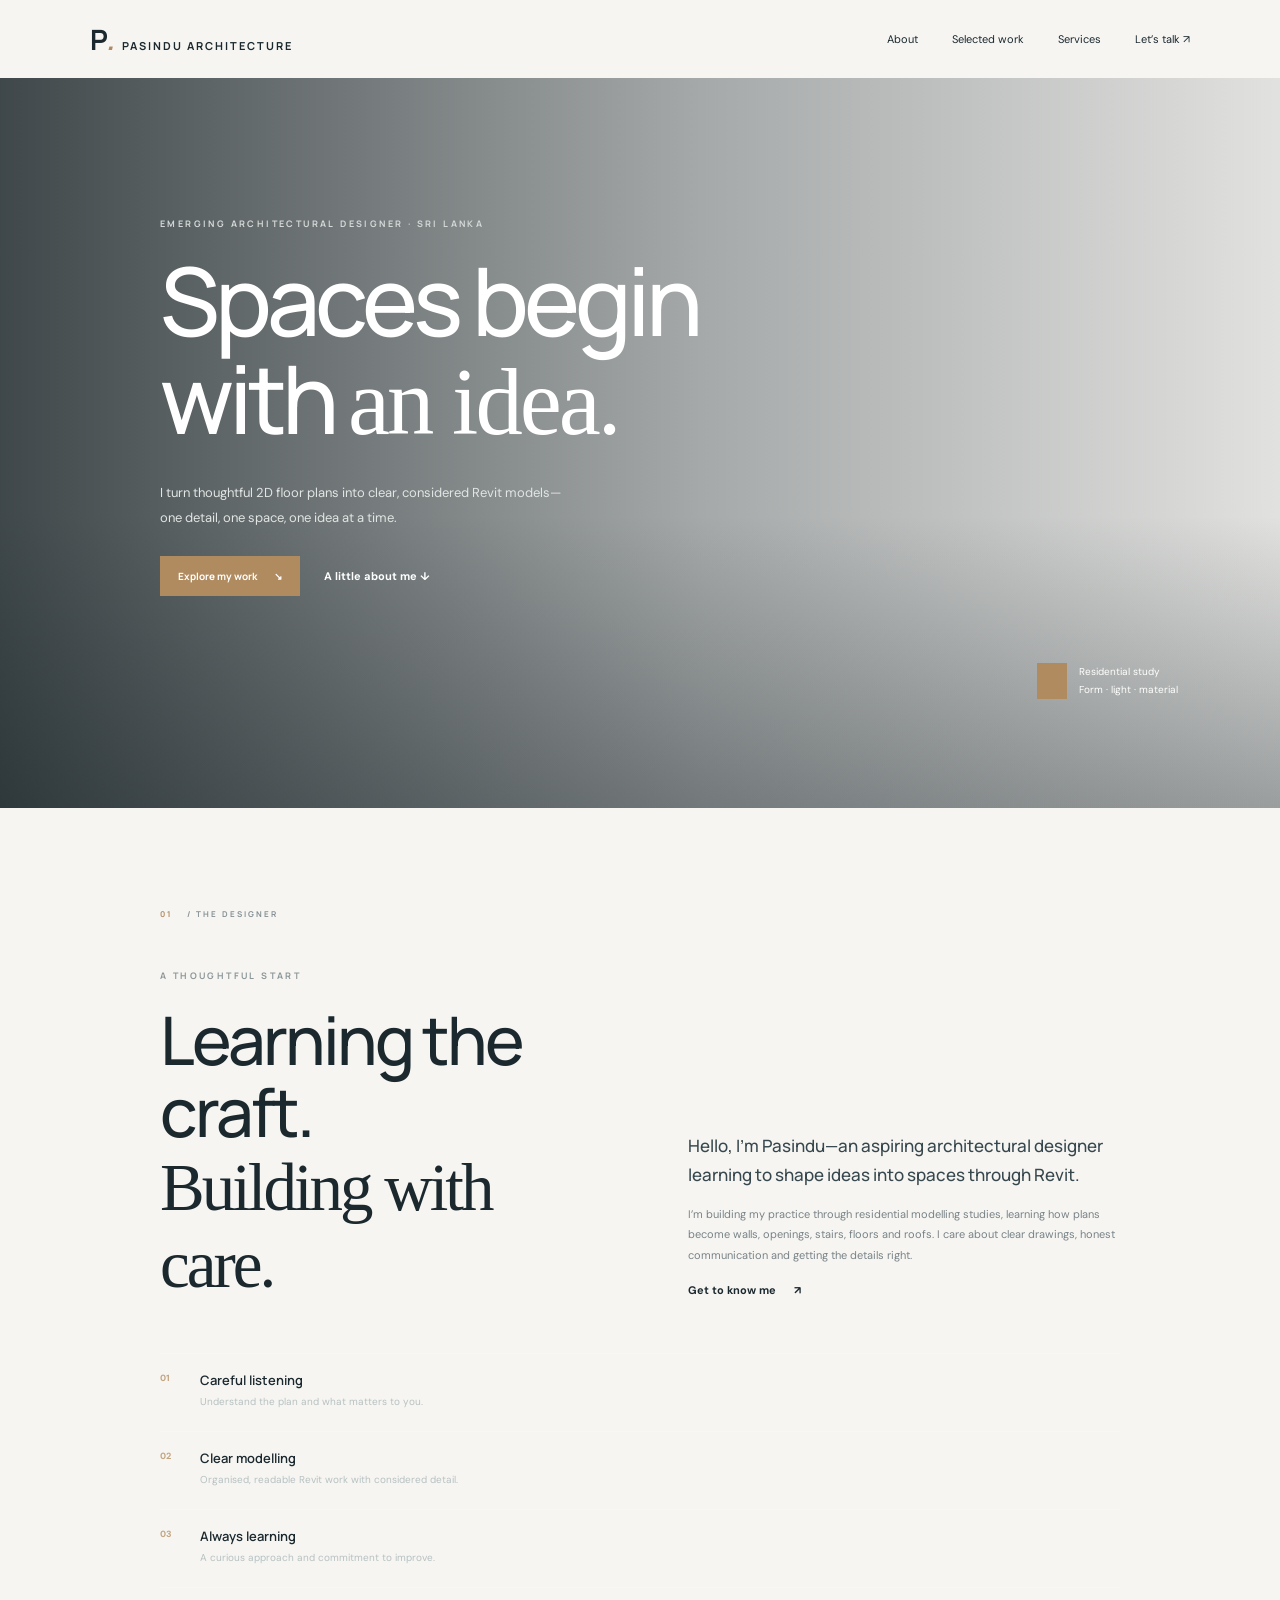
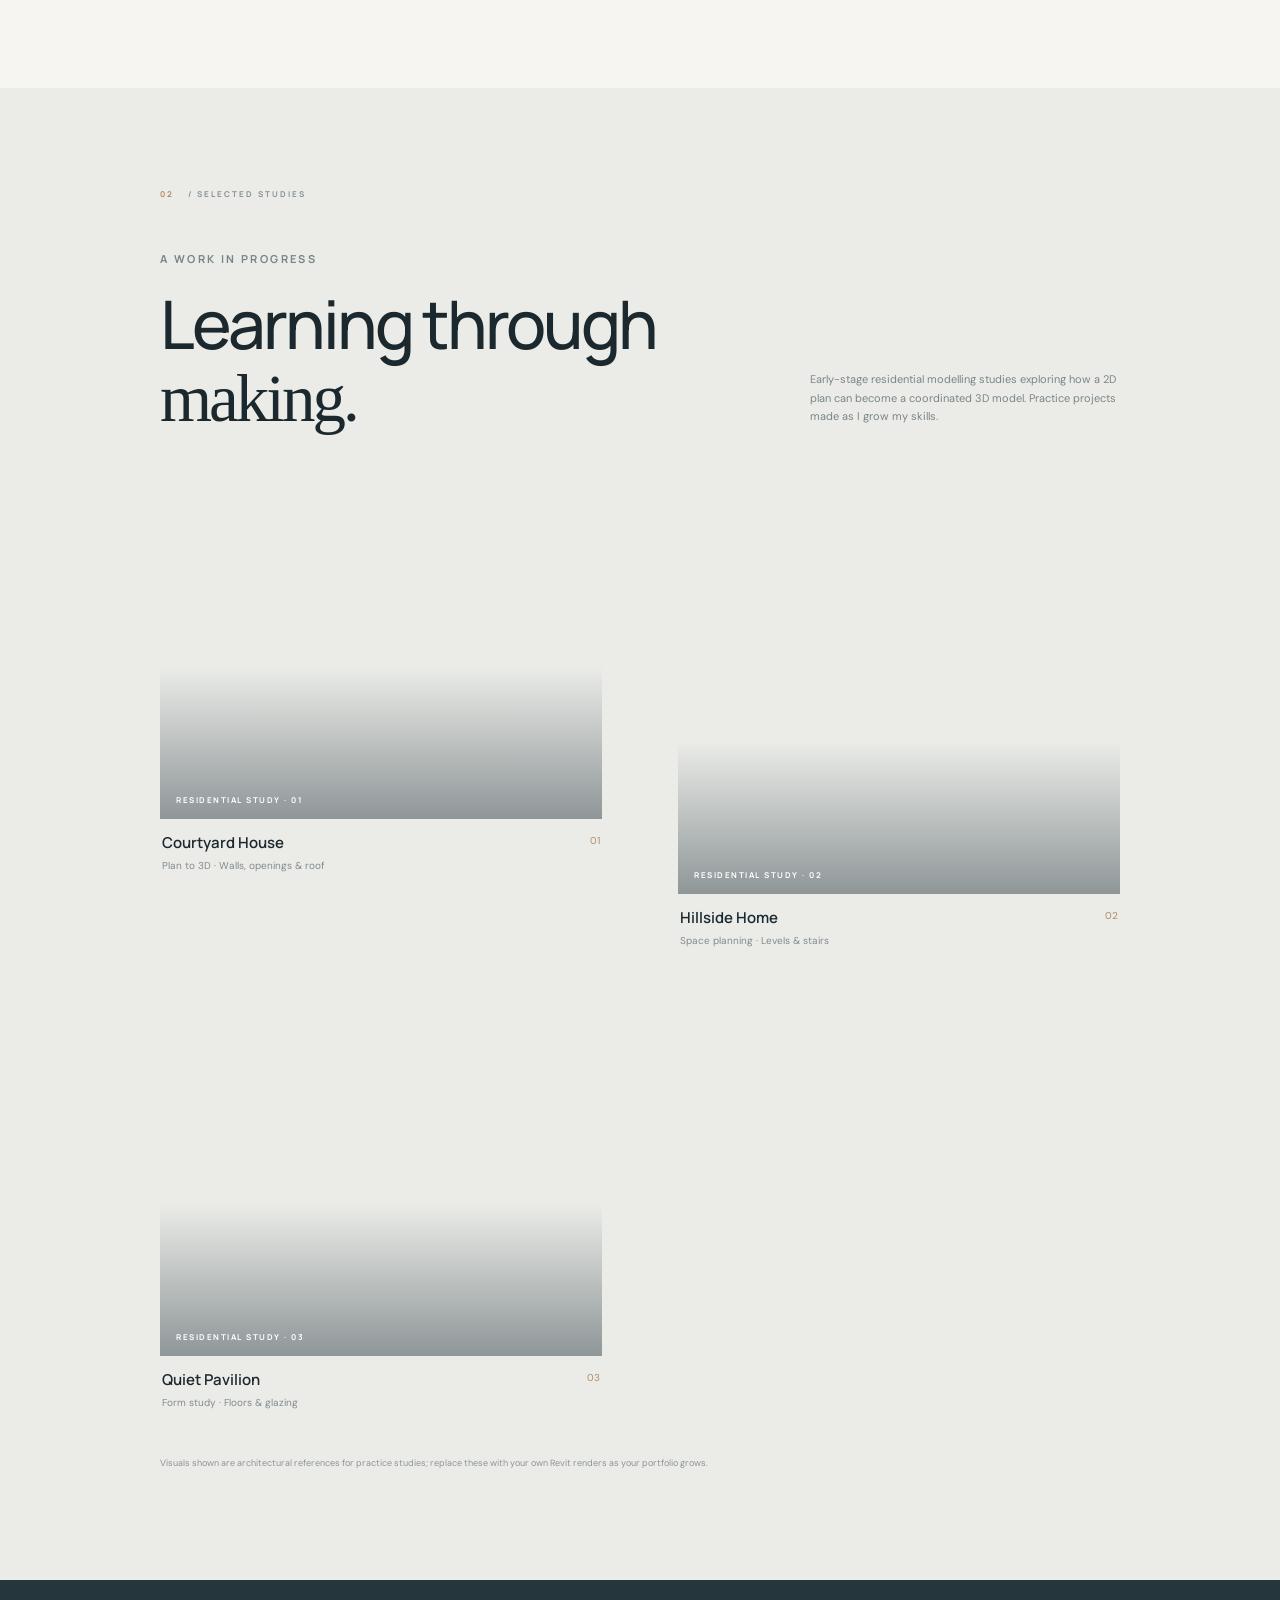
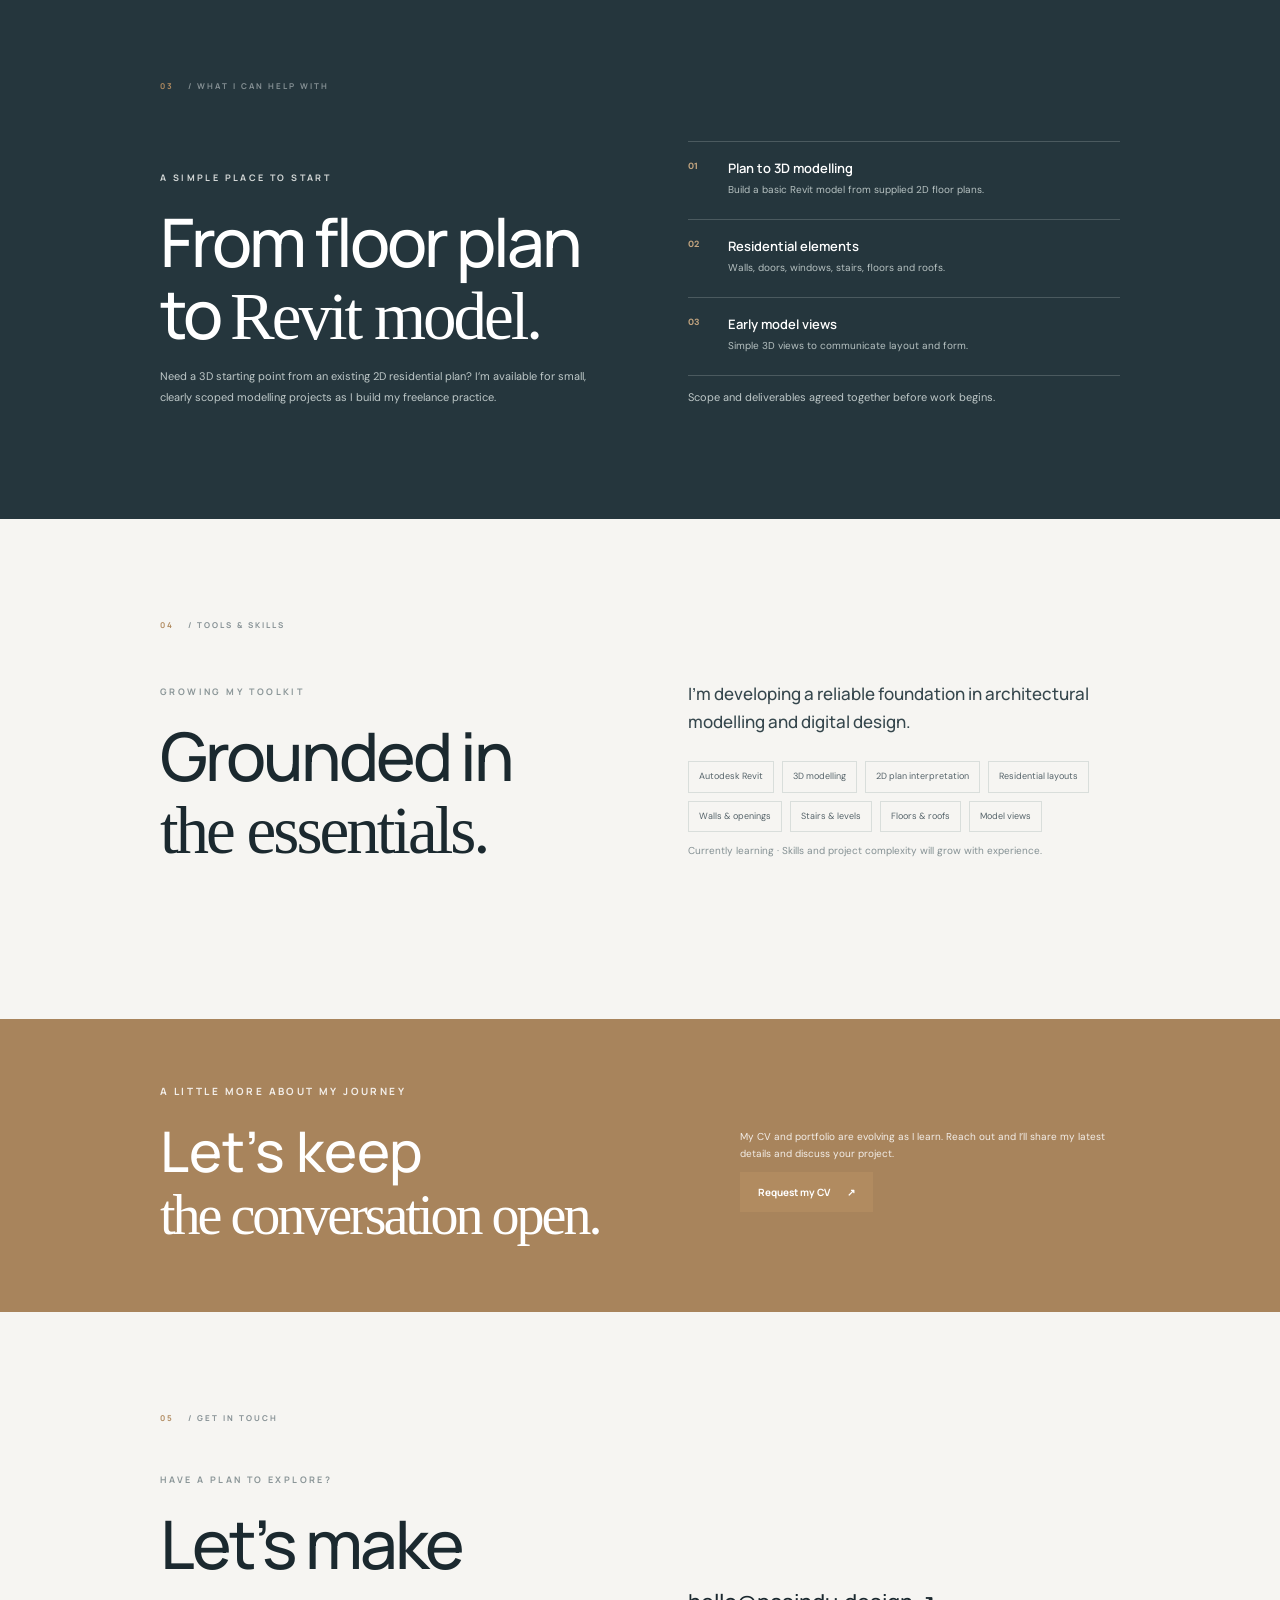
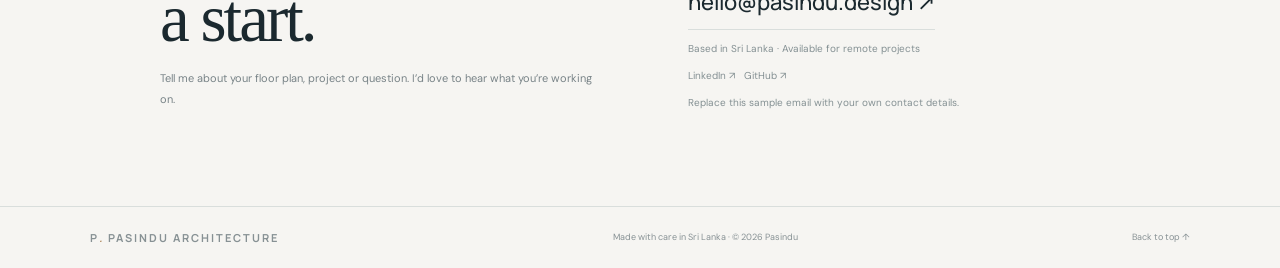
==== index.html @ 61425bc0 "Build responsive architecture portfolio landing page" ====
<!doctype html>
<html lang="en"><head><meta charset="utf-8"><meta name="viewport" content="width=device-width,initial-scale=1"><meta name="theme-color" content="#18242b"><meta name="description" content="Pasindu — emerging architectural designer and Revit modeler in Sri Lanka."><title>Pasindu — Architecture</title><link rel="preconnect" href="https://images.unsplash.com"><link rel="preconnect" href="https://fonts.googleapis.com"><link href="https://fonts.googleapis.com/css2?family=DM+Sans:wght@400;500;600;700&family=Manrope:wght@400;500;600;700&display=swap" rel="stylesheet"><style>
:root{--ink:#1b292f;--blue:#25363d;--deep:#18242b;--muted:#718087;--paper:#f6f5f2;--bronze:#b18b60;--line:#d9dedc;--serif:Georgia,serif;--sans:'DM Sans',Arial,sans-serif;--display:Manrope,sans-serif}*{box-sizing:border-box}html{scroll-behavior:smooth;scroll-padding-top:70px}body{margin:0;background:var(--paper);color:var(--ink);font:15px/1.7 var(--sans);-webkit-font-smoothing:antialiased}a{color:inherit;text-decoration:none}.header{height:78px;padding:0 7%;display:flex;align-items:center;justify-content:space-between}.brand{font:700 11px var(--display);letter-spacing:2px}.brand b{font-size:28px;letter-spacing:-2px;margin-right:10px}.brand i{color:var(--bronze)}nav{display:flex;gap:34px;align-items:center;font-size:11px}nav a:hover,.link:hover{color:var(--bronze)}.hero{height:min(730px,calc(100vh - 78px));min-height:590px;color:white;position:relative;background:linear-gradient(90deg,#0e191dc9,#101c2259 55%,#101c2217),linear-gradient(0deg,#0c161c55,transparent 40%),url('https://images.unsplash.com/photo-1600210492486-724fe5c67fb0?auto=format&fit=crop&w=2400&q=88') center 55%/cover}.hero-copy{position:absolute;left:12.5%;top:19%;max-width:560px}.eyebrow{font:700 9px var(--display);letter-spacing:2.4px;text-transform:uppercase;color:#8b9698;margin:0 0 22px}.light{color:#d4d8d7}.hero h1{font:500 clamp(58px,7.4vw,95px)/1.02 var(--display);letter-spacing:-5px;margin:0}.hero h1 em,h2 em{font:400 1em var(--serif);letter-spacing:-3px}.hero-copy>p:not(.eyebrow){max-width:410px;font-size:13px;color:#e1e5e3;line-height:1.9;margin:25px 0}.btn{display:inline-block;padding:13px 18px;background:var(--bronze);font:700 10px var(--display);color:white}.btn span,.link span{margin-left:15px}.link{font-size:11px;font-weight:700}.hero .link{margin-left:24px}.hero-note{position:absolute;right:8%;bottom:15%;font-size:10px;border-left:30px solid var(--bronze);padding-left:12px;line-height:1.8}.section{padding:100px 12.5%}.label{font:700 8px var(--display);letter-spacing:2px;color:#859094}.label b{color:var(--bronze);margin-right:10px}.layout{display:grid;grid-template-columns:1fr 1fr;gap:10%;align-items:end;margin:50px 0}.section h2{font:500 clamp(43px,5.4vw,67px)/1.08 var(--display);letter-spacing:-3px;margin:0}.lead{font:500 17px/1.65 var(--display);color:#36474d;margin:0 0 15px}.bodycopy{font-size:11px;color:#788387;line-height:1.9}.work{background:#ebece8}.heading{display:flex;justify-content:space-between;align-items:end;margin:52px 0 42px}.heading p{max-width:310px;font-size:11px;color:#7a8587}.grid{display:grid;grid-template-columns:1fr 1fr;gap:50px 8%;align-items:start}.card:nth-child(2){margin-top:75px}.photo{height:340px;position:relative;background-size:cover;background-position:center}.photo:after{content:'';position:absolute;inset:55% 0 0;background:linear-gradient(transparent,#10202a6b)}.one{background-image:url('https://images.unsplash.com/photo-1600607687939-ce8a6c25118c?auto=format&fit=crop&w=1200&q=85')}.two{background-image:url('https://images.unsplash.com/photo-1600566753086-00f18fb6b3ea?auto=format&fit=crop&w=1200&q=85')}.three{background-image:url('https://images.unsplash.com/photo-1600607687920-4e2a09cf159d?auto=format&fit=crop&w=1200&q=85')}.caption{position:absolute;bottom:14px;left:16px;color:white;font:700 8px var(--display);letter-spacing:1.5px;z-index:1}.meta{display:flex;justify-content:space-between;padding:13px 2px}.meta h3{font:600 15px var(--display);margin:0}.meta p{font-size:10px;color:#818b8e;margin:4px 0}.meta span{color:var(--bronze);font-size:10px}.note{font-size:9px;color:#8b9495;margin-top:28px}.dark{background:var(--blue);color:white}.dark .layout{margin-bottom:0}.dark .lead,.dark .bodycopy{color:#bec8c8}.list{border-top:1px solid #ffffff2d}.row{padding:17px 0;border-bottom:1px solid #ffffff2d;display:grid;grid-template-columns:28px 1fr;gap:12px}.row>b{font-size:9px;color:#c2a47f}.row h3{font:600 13px var(--display);margin:0}.row p{font-size:10px;color:#b6c1c1;margin:4px 0}.taglist{display:flex;flex-wrap:wrap;gap:8px;margin-top:25px}.taglist span{border:1px solid #d9dedb;padding:7px 10px;font-size:9px;color:#56646a}.cv{padding:65px 12.5%;background:#a8845c;color:white;display:flex;justify-content:space-between;align-items:center;gap:8%}.cv h2{font:500 clamp(36px,4.5vw,56px)/1.1 var(--display);margin:0}.cv p{max-width:380px;font-size:10px;color:#ffffffdc}.contact{padding-bottom:85px}.contact .layout{margin-bottom:0}.mail{font:500 22px var(--display);border-bottom:1px solid var(--line);padding-bottom:12px;display:inline-block}.small{font-size:10px;color:#849093}.footer{border-top:1px solid var(--line);padding:23px 7%;display:flex;justify-content:space-between;align-items:center;color:#879194;font-size:9px}.menu{display:none}
@media(max-width:700px){.header{height:68px;padding:0 6%}nav{gap:14px;font-size:10px}.hero{height:calc(91svh - 68px);min-height:590px;background-position:58% center}.hero-copy{left:7%;top:20%;right:7%}.hero h1{font-size:clamp(57px,14vw,75px);letter-spacing:-4px}.hero-copy>p:not(.eyebrow){max-width:350px}.hero-note{right:7%;bottom:13%}.section{padding:72px 7%}.layout{grid-template-columns:1fr;gap:25px;margin:40px 0}.section h2{font-size:clamp(43px,11vw,58px)}.heading{display:block;margin:42px 0 30px}.heading p{margin-top:17px}.grid{grid-template-columns:1fr;gap:24px}.card:nth-child(2){margin-top:0}.photo{height:clamp(240px,70vw,360px)}.cv{padding:50px 7%;display:block}.cv p{margin:20px 0}.contact .layout{gap:15px}.mail{font-size:18px}.footer{padding:20px 6%;gap:16px}.footer span:first-child{display:none}}@media(max-width:440px){nav{gap:10px;font-size:9px}.brand{font-size:9px}.brand b{margin-right:5px}.hero .link{margin-left:12px}.btn{padding:12px}.hero-actions{white-space:nowrap}}@media(prefers-reduced-motion:reduce){html{scroll-behavior:auto}}
</style></head><body>
<header class="header"><a class="brand" href="#top"><b>P<i>.</i></b>PASINDU ARCHITECTURE</a><nav><a href="#about">About</a><a href="#work">Selected work</a><a href="#services">Services</a><a href="#contact">Let’s talk ↗</a></nav></header>
<main><section class="hero" id="top"><div class="hero-copy"><p class="eyebrow light">Emerging architectural designer · Sri Lanka</p><h1>Spaces begin<br>with <em>an idea.</em></h1><p>I turn thoughtful 2D floor plans into clear, considered Revit models—one detail, one space, one idea at a time.</p><a class="btn" href="#work">Explore my work <span>↘</span></a><a class="link" href="#about">A little about me ↓</a></div><div class="hero-note">Residential study<br>Form · light · material</div></section>
<section class="section" id="about"><div class="label"><b>01</b> / THE DESIGNER</div><div class="layout"><div><p class="eyebrow">A thoughtful start</p><h2>Learning the craft.<br><em>Building with care.</em></h2></div><div><p class="lead">Hello, I’m Pasindu—an aspiring architectural designer learning to shape ideas into spaces through Revit.</p><p class="bodycopy">I’m building my practice through residential modelling studies, learning how plans become walls, openings, stairs, floors and roofs. I care about clear drawings, honest communication and getting the details right.</p><a class="link" href="#contact">Get to know me <span>↗</span></a></div></div><div class="list"><div class="row"><b>01</b><div><h3>Careful listening</h3><p>Understand the plan and what matters to you.</p></div></div><div class="row"><b>02</b><div><h3>Clear modelling</h3><p>Organised, readable Revit work with considered detail.</p></div></div><div class="row"><b>03</b><div><h3>Always learning</h3><p>A curious approach and commitment to improve.</p></div></div></div></section>
<section class="section work" id="work"><div class="label"><b>02</b> / SELECTED STUDIES</div><div class="heading"><div><p class="eyebrow">A work in progress</p><h2>Learning through<br><em>making.</em></h2></div><p>Early-stage residential modelling studies exploring how a 2D plan can become a coordinated 3D model. Practice projects made as I grow my skills.</p></div><div class="grid"><article class="card"><div class="photo one"><span class="caption">RESIDENTIAL STUDY · 01</span></div><div class="meta"><div><h3>Courtyard House</h3><p>Plan to 3D · Walls, openings & roof</p></div><span>01</span></div></article><article class="card"><div class="photo two"><span class="caption">RESIDENTIAL STUDY · 02</span></div><div class="meta"><div><h3>Hillside Home</h3><p>Space planning · Levels & stairs</p></div><span>02</span></div></article><article class="card"><div class="photo three"><span class="caption">RESIDENTIAL STUDY · 03</span></div><div class="meta"><div><h3>Quiet Pavilion</h3><p>Form study · Floors & glazing</p></div><span>03</span></div></article></div><p class="note">Visuals shown are architectural references for practice studies; replace these with your own Revit renders as your portfolio grows.</p></section>
<section class="section dark" id="services"><div class="label light"><b>03</b> / WHAT I CAN HELP WITH</div><div class="layout"><div><p class="eyebrow light">A simple place to start</p><h2>From floor plan<br>to <em>Revit model.</em></h2><p class="bodycopy">Need a 3D starting point from an existing 2D residential plan? I’m available for small, clearly scoped modelling projects as I build my freelance practice.</p></div><div class="list"><div class="row"><b>01</b><div><h3>Plan to 3D modelling</h3><p>Build a basic Revit model from supplied 2D floor plans.</p></div></div><div class="row"><b>02</b><div><h3>Residential elements</h3><p>Walls, doors, windows, stairs, floors and roofs.</p></div></div><div class="row"><b>03</b><div><h3>Early model views</h3><p>Simple 3D views to communicate layout and form.</p></div></div><p class="bodycopy">Scope and deliverables agreed together before work begins.</p></div></div></section>
<section class="section" id="skills"><div class="label"><b>04</b> / TOOLS & SKILLS</div><div class="layout"><div><p class="eyebrow">Growing my toolkit</p><h2>Grounded in<br><em>the essentials.</em></h2></div><div><p class="lead">I’m developing a reliable foundation in architectural modelling and digital design.</p><div class="taglist"><span>Autodesk Revit</span><span>3D modelling</span><span>2D plan interpretation</span><span>Residential layouts</span><span>Walls & openings</span><span>Stairs & levels</span><span>Floors & roofs</span><span>Model views</span></div><p class="small">Currently learning · Skills and project complexity will grow with experience.</p></div></div></section>
<section class="cv"><div><p class="eyebrow light">A little more about my journey</p><h2>Let’s keep<br><em>the conversation open.</em></h2></div><div><p>My CV and portfolio are evolving as I learn. Reach out and I’ll share my latest details and discuss your project.</p><a class="btn" href="#contact">Request my CV <span>↗</span></a></div></section>
<section class="section contact" id="contact"><div class="label"><b>05</b> / GET IN TOUCH</div><div class="layout"><div><p class="eyebrow">Have a plan to explore?</p><h2>Let’s make<br><em>a start.</em></h2><p class="bodycopy">Tell me about your floor plan, project or question. I’d love to hear what you’re working on.</p></div><div><a class="mail" href="mailto:hello@pasindu.design">hello@pasindu.design ↗</a><p class="small">Based in Sri Lanka · Available for remote projects</p><p class="small"><a href="https://www.linkedin.com/">LinkedIn ↗</a> &nbsp; <a href="https://github.com/pasinduchs">GitHub ↗</a></p><p class="small">Replace this sample email with your own contact details.</p></div></div></section></main>
<footer class="footer"><span class="brand">P<i style="color:#b18b60">.</i> PASINDU ARCHITECTURE</span><span>Made with care in Sri Lanka · © <span id="year"></span> Pasindu</span><a href="#top">Back to top ↑</a></footer><script>document.getElementById('year').textContent=new Date().getFullYear()</script></body></html>
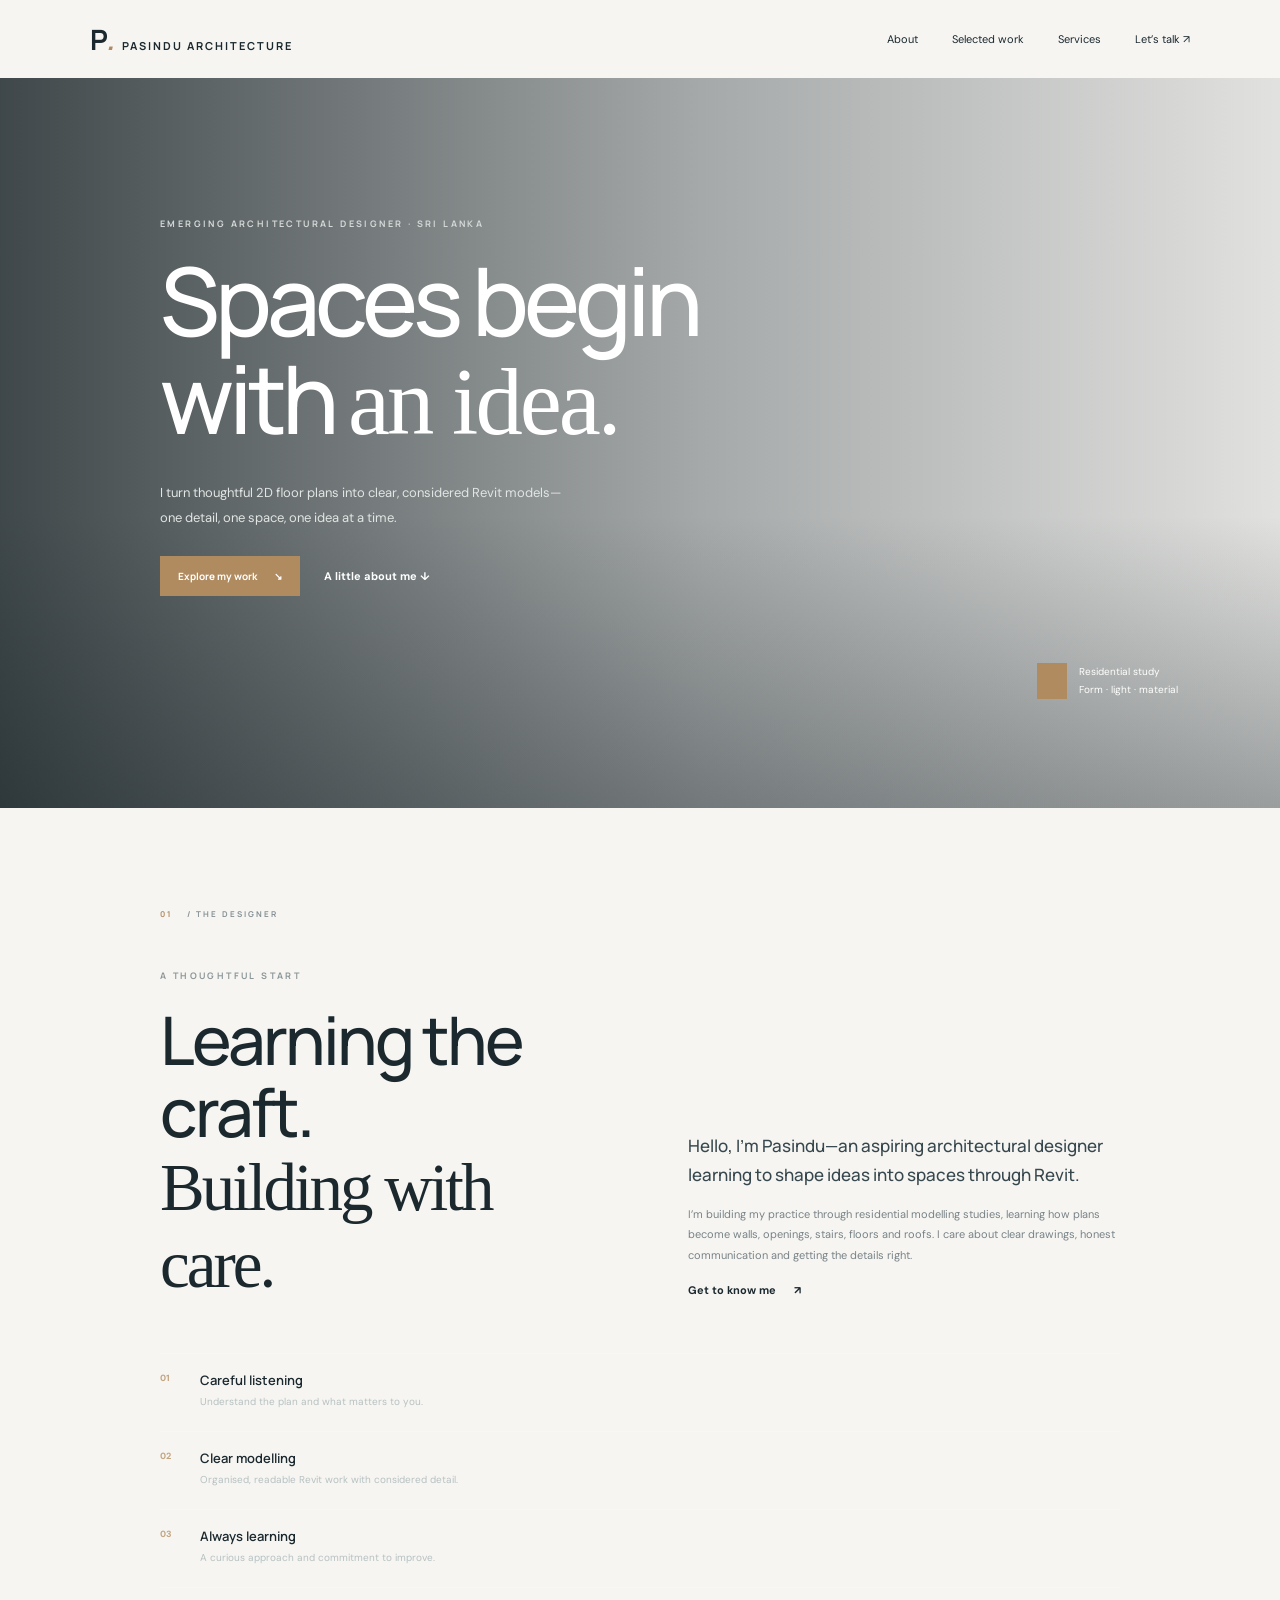
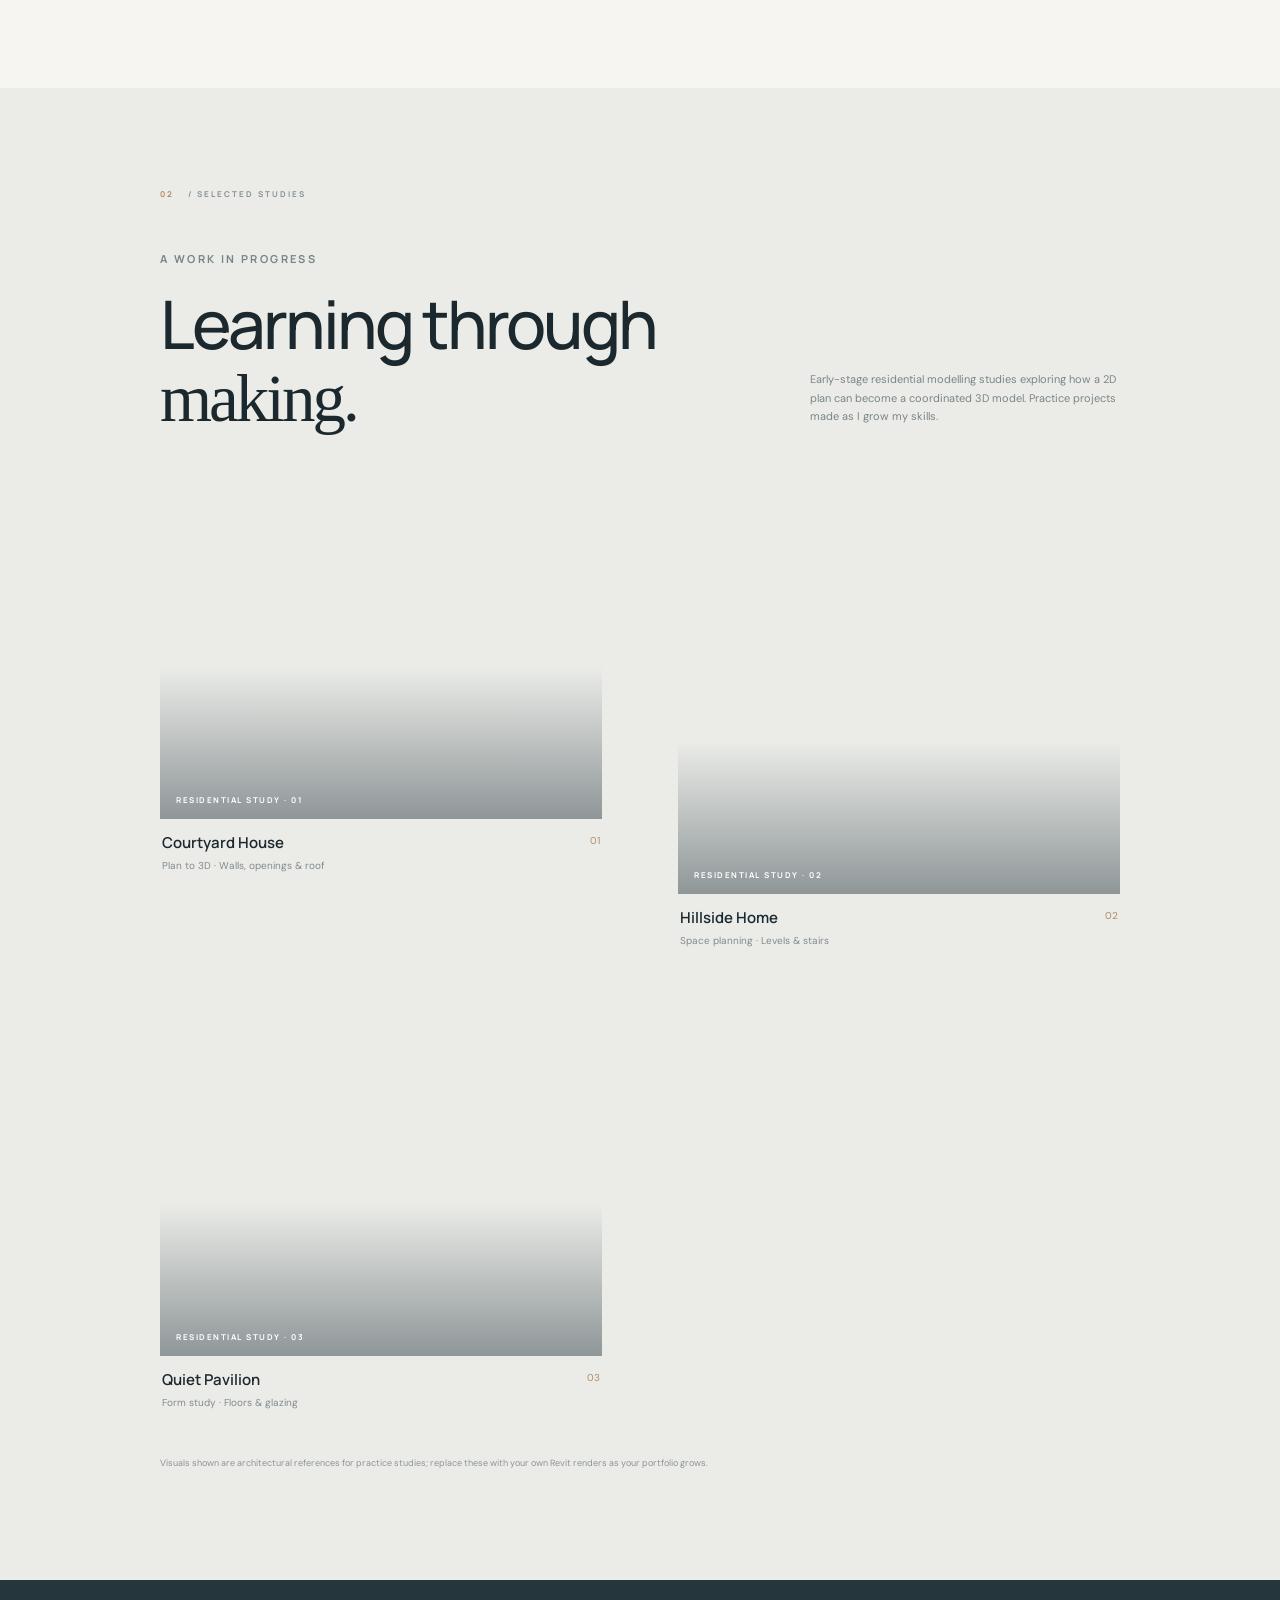
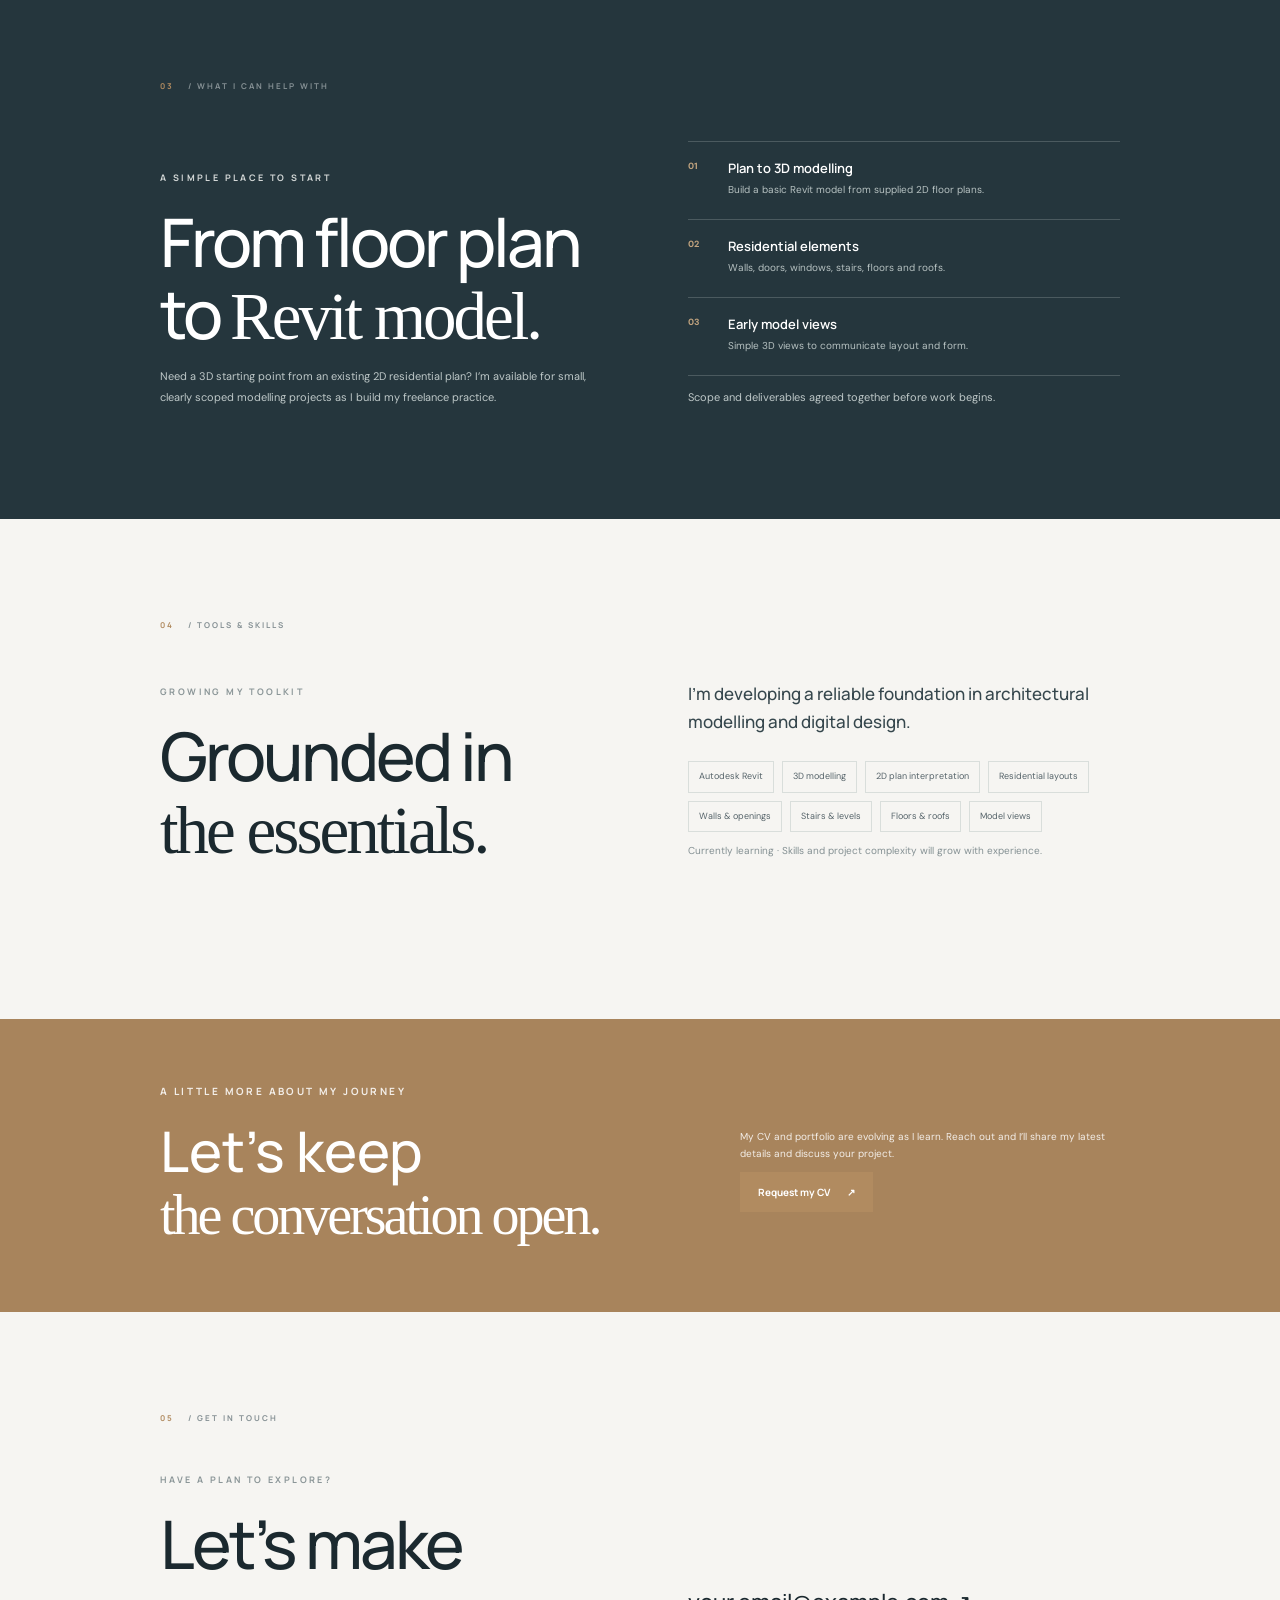
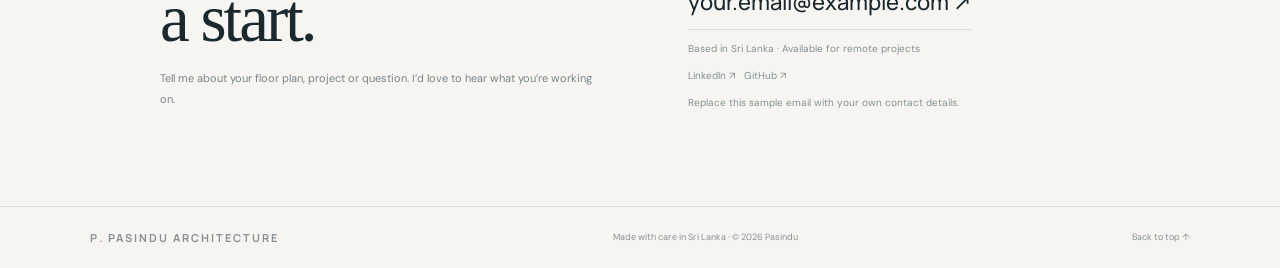
==== commit 4b7498da: "Mark contact email as a replaceable placeholder" ====
--- a/index.html
+++ b/index.html
@@ -10,5 +10,5 @@
 <section class="section dark" id="services"><div class="label light"><b>03</b> / WHAT I CAN HELP WITH</div><div class="layout"><div><p class="eyebrow light">A simple place to start</p><h2>From floor plan<br>to <em>Revit model.</em></h2><p class="bodycopy">Need a 3D starting point from an existing 2D residential plan? I’m available for small, clearly scoped modelling projects as I build my freelance practice.</p></div><div class="list"><div class="row"><b>01</b><div><h3>Plan to 3D modelling</h3><p>Build a basic Revit model from supplied 2D floor plans.</p></div></div><div class="row"><b>02</b><div><h3>Residential elements</h3><p>Walls, doors, windows, stairs, floors and roofs.</p></div></div><div class="row"><b>03</b><div><h3>Early model views</h3><p>Simple 3D views to communicate layout and form.</p></div></div><p class="bodycopy">Scope and deliverables agreed together before work begins.</p></div></div></section>
 <section class="section" id="skills"><div class="label"><b>04</b> / TOOLS & SKILLS</div><div class="layout"><div><p class="eyebrow">Growing my toolkit</p><h2>Grounded in<br><em>the essentials.</em></h2></div><div><p class="lead">I’m developing a reliable foundation in architectural modelling and digital design.</p><div class="taglist"><span>Autodesk Revit</span><span>3D modelling</span><span>2D plan interpretation</span><span>Residential layouts</span><span>Walls & openings</span><span>Stairs & levels</span><span>Floors & roofs</span><span>Model views</span></div><p class="small">Currently learning · Skills and project complexity will grow with experience.</p></div></div></section>
 <section class="cv"><div><p class="eyebrow light">A little more about my journey</p><h2>Let’s keep<br><em>the conversation open.</em></h2></div><div><p>My CV and portfolio are evolving as I learn. Reach out and I’ll share my latest details and discuss your project.</p><a class="btn" href="#contact">Request my CV <span>↗</span></a></div></section>
-<section class="section contact" id="contact"><div class="label"><b>05</b> / GET IN TOUCH</div><div class="layout"><div><p class="eyebrow">Have a plan to explore?</p><h2>Let’s make<br><em>a start.</em></h2><p class="bodycopy">Tell me about your floor plan, project or question. I’d love to hear what you’re working on.</p></div><div><a class="mail" href="mailto:hello@pasindu.design">hello@pasindu.design ↗</a><p class="small">Based in Sri Lanka · Available for remote projects</p><p class="small"><a href="https://www.linkedin.com/">LinkedIn ↗</a> &nbsp; <a href="https://github.com/pasinduchs">GitHub ↗</a></p><p class="small">Replace this sample email with your own contact details.</p></div></div></section></main>
+<section class="section contact" id="contact"><div class="label"><b>05</b> / GET IN TOUCH</div><div class="layout"><div><p class="eyebrow">Have a plan to explore?</p><h2>Let’s make<br><em>a start.</em></h2><p class="bodycopy">Tell me about your floor plan, project or question. I’d love to hear what you’re working on.</p></div><div><a class="mail" href="mailto:your.email@example.com">your.email@example.com ↗</a><p class="small">Based in Sri Lanka · Available for remote projects</p><p class="small"><a href="https://www.linkedin.com/">LinkedIn ↗</a> &nbsp; <a href="https://github.com/pasinduchs">GitHub ↗</a></p><p class="small">Replace this sample email with your own contact details.</p></div></div></section></main>
 <footer class="footer"><span class="brand">P<i style="color:#b18b60">.</i> PASINDU ARCHITECTURE</span><span>Made with care in Sri Lanka · © <span id="year"></span> Pasindu</span><a href="#top">Back to top ↑</a></footer><script>document.getElementById('year').textContent=new Date().getFullYear()</script></body></html>
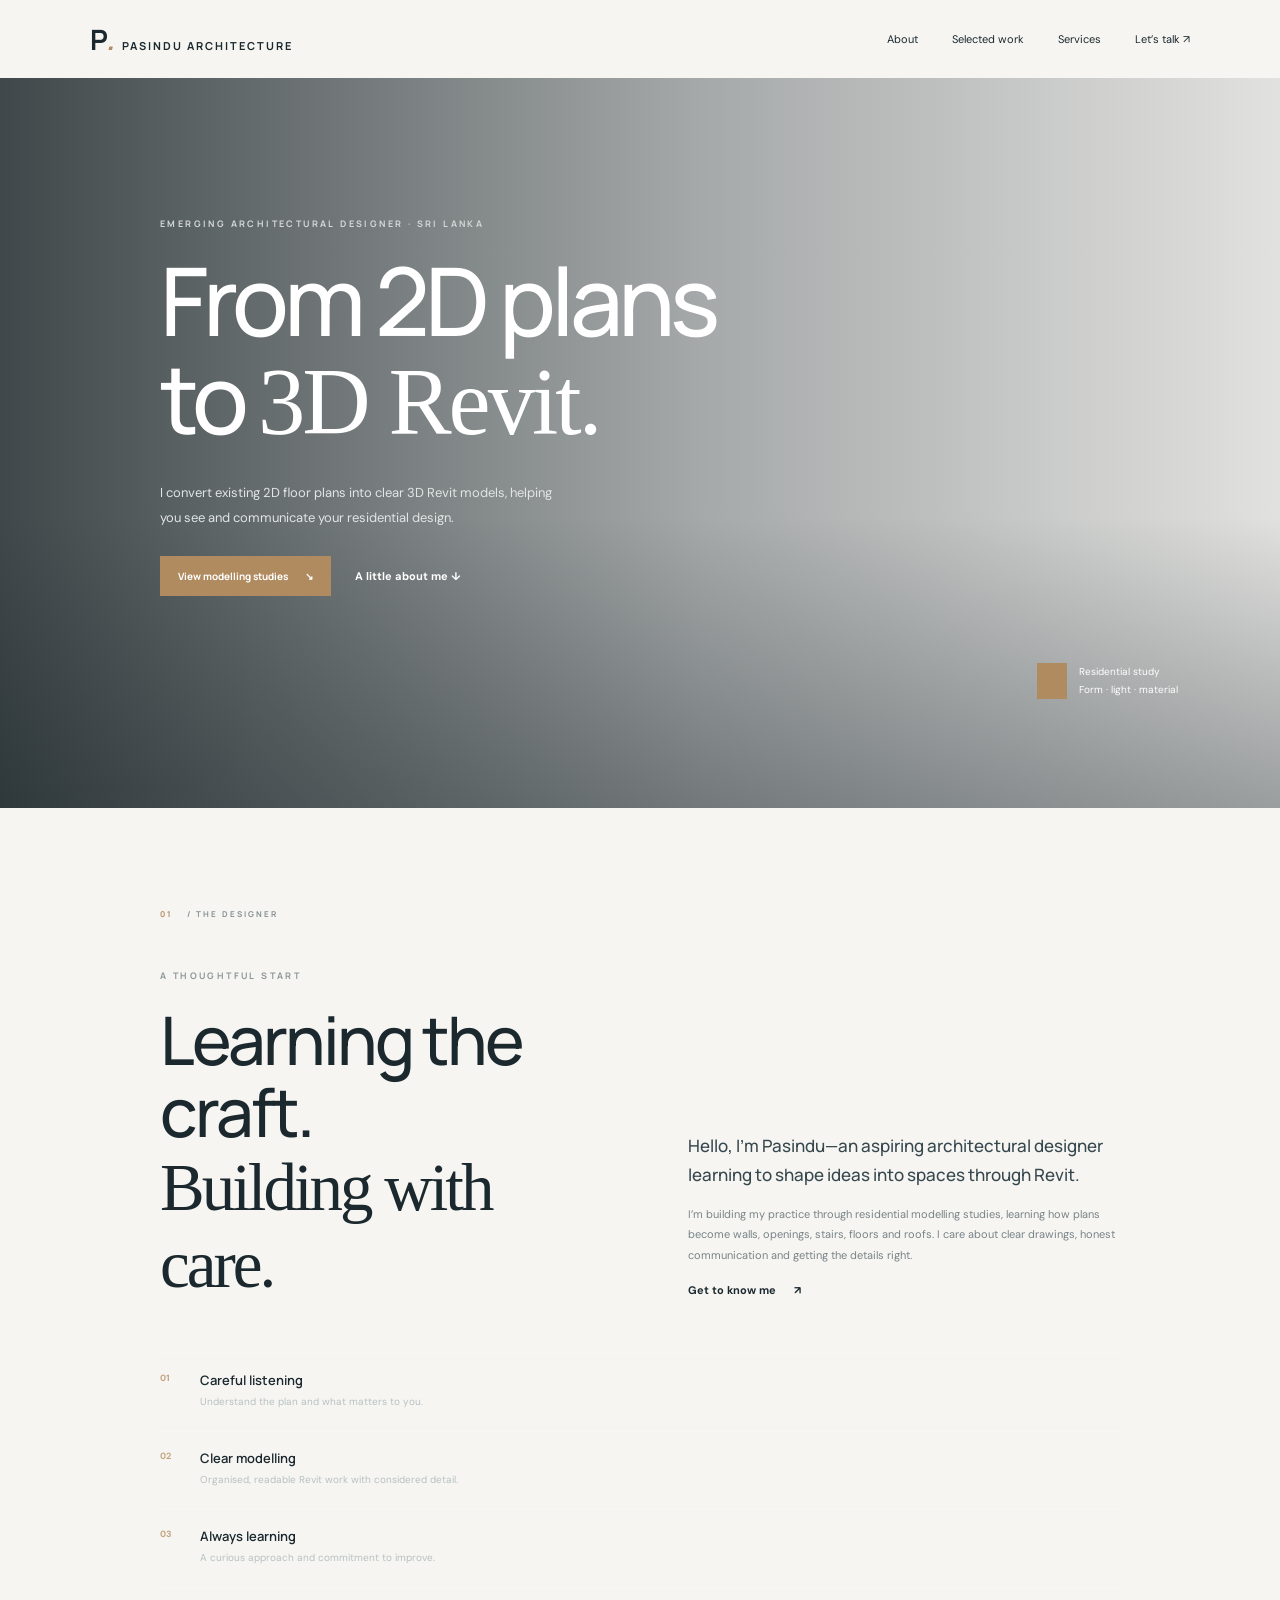
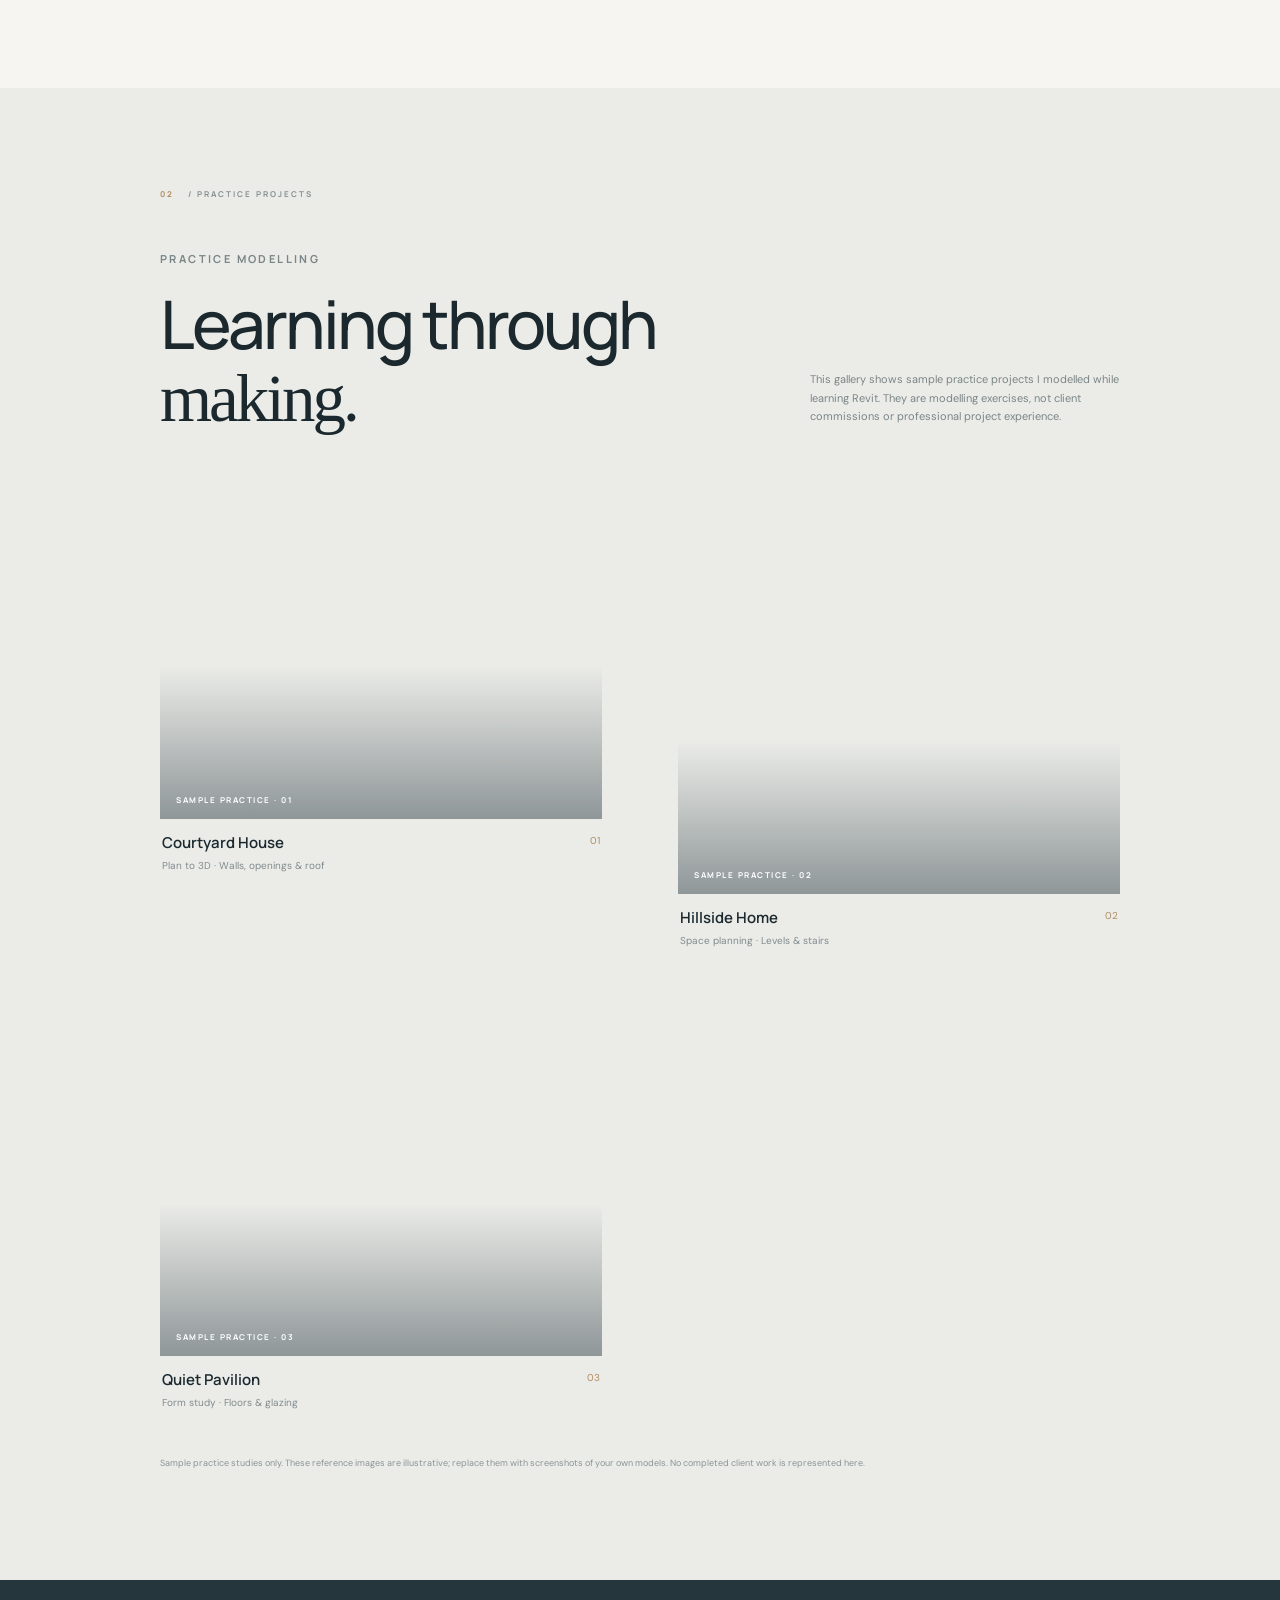
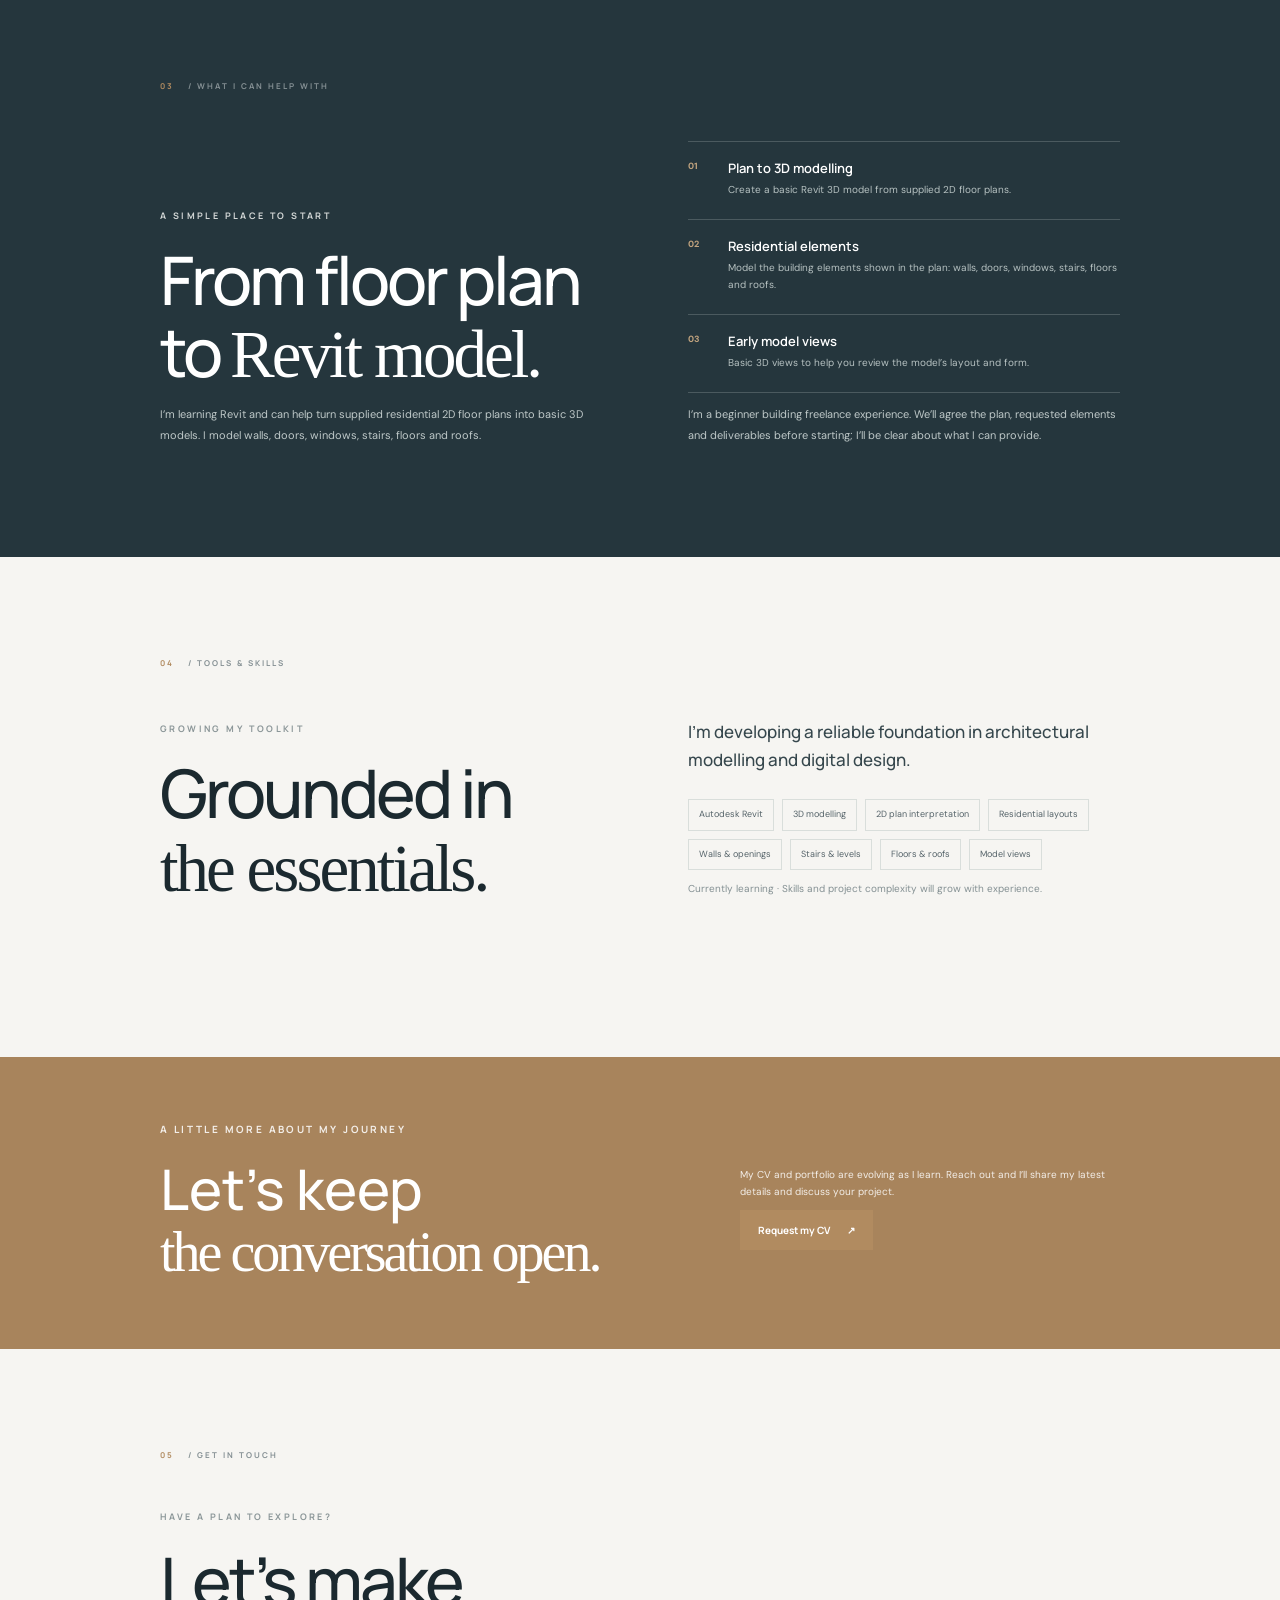
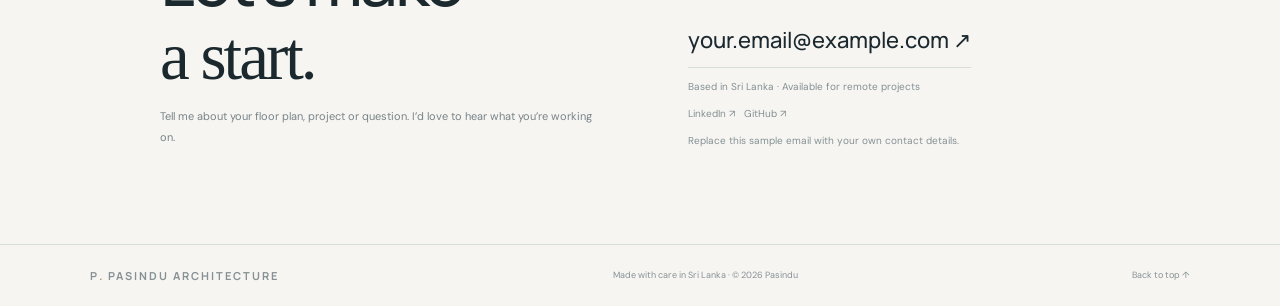
==== commit dc44cf01: "Clarify plan-to-Revit service and label sample studies" ====
--- a/index.html
+++ b/index.html
@@ -1,13 +1,13 @@
 <!doctype html>
 <html lang="en"><head><meta charset="utf-8"><meta name="viewport" content="width=device-width,initial-scale=1"><meta name="theme-color" content="#18242b"><meta name="description" content="Pasindu — emerging architectural designer and Revit modeler in Sri Lanka."><title>Pasindu — Architecture</title><link rel="preconnect" href="https://images.unsplash.com"><link rel="preconnect" href="https://fonts.googleapis.com"><link href="https://fonts.googleapis.com/css2?family=DM+Sans:wght@400;500;600;700&family=Manrope:wght@400;500;600;700&display=swap" rel="stylesheet"><style>
-:root{--ink:#1b292f;--blue:#25363d;--deep:#18242b;--muted:#718087;--paper:#f6f5f2;--bronze:#b18b60;--line:#d9dedc;--serif:Georgia,serif;--sans:'DM Sans',Arial,sans-serif;--display:Manrope,sans-serif}*{box-sizing:border-box}html{scroll-behavior:smooth;scroll-padding-top:70px}body{margin:0;background:var(--paper);color:var(--ink);font:15px/1.7 var(--sans);-webkit-font-smoothing:antialiased}a{color:inherit;text-decoration:none}.header{height:78px;padding:0 7%;display:flex;align-items:center;justify-content:space-between}.brand{font:700 11px var(--display);letter-spacing:2px}.brand b{font-size:28px;letter-spacing:-2px;margin-right:10px}.brand i{color:var(--bronze)}nav{display:flex;gap:34px;align-items:center;font-size:11px}nav a:hover,.link:hover{color:var(--bronze)}.hero{height:min(730px,calc(100vh - 78px));min-height:590px;color:white;position:relative;background:linear-gradient(90deg,#0e191dc9,#101c2259 55%,#101c2217),linear-gradient(0deg,#0c161c55,transparent 40%),url('https://images.unsplash.com/photo-1600210492486-724fe5c67fb0?auto=format&fit=crop&w=2400&q=88') center 55%/cover}.hero-copy{position:absolute;left:12.5%;top:19%;max-width:560px}.eyebrow{font:700 9px var(--display);letter-spacing:2.4px;text-transform:uppercase;color:#8b9698;margin:0 0 22px}.light{color:#d4d8d7}.hero h1{font:500 clamp(58px,7.4vw,95px)/1.02 var(--display);letter-spacing:-5px;margin:0}.hero h1 em,h2 em{font:400 1em var(--serif);letter-spacing:-3px}.hero-copy>p:not(.eyebrow){max-width:410px;font-size:13px;color:#e1e5e3;line-height:1.9;margin:25px 0}.btn{display:inline-block;padding:13px 18px;background:var(--bronze);font:700 10px var(--display);color:white}.btn span,.link span{margin-left:15px}.link{font-size:11px;font-weight:700}.hero .link{margin-left:24px}.hero-note{position:absolute;right:8%;bottom:15%;font-size:10px;border-left:30px solid var(--bronze);padding-left:12px;line-height:1.8}.section{padding:100px 12.5%}.label{font:700 8px var(--display);letter-spacing:2px;color:#859094}.label b{color:var(--bronze);margin-right:10px}.layout{display:grid;grid-template-columns:1fr 1fr;gap:10%;align-items:end;margin:50px 0}.section h2{font:500 clamp(43px,5.4vw,67px)/1.08 var(--display);letter-spacing:-3px;margin:0}.lead{font:500 17px/1.65 var(--display);color:#36474d;margin:0 0 15px}.bodycopy{font-size:11px;color:#788387;line-height:1.9}.work{background:#ebece8}.heading{display:flex;justify-content:space-between;align-items:end;margin:52px 0 42px}.heading p{max-width:310px;font-size:11px;color:#7a8587}.grid{display:grid;grid-template-columns:1fr 1fr;gap:50px 8%;align-items:start}.card:nth-child(2){margin-top:75px}.photo{height:340px;position:relative;background-size:cover;background-position:center}.photo:after{content:'';position:absolute;inset:55% 0 0;background:linear-gradient(transparent,#10202a6b)}.one{background-image:url('https://images.unsplash.com/photo-1600607687939-ce8a6c25118c?auto=format&fit=crop&w=1200&q=85')}.two{background-image:url('https://images.unsplash.com/photo-1600566753086-00f18fb6b3ea?auto=format&fit=crop&w=1200&q=85')}.three{background-image:url('https://images.unsplash.com/photo-1600607687920-4e2a09cf159d?auto=format&fit=crop&w=1200&q=85')}.caption{position:absolute;bottom:14px;left:16px;color:white;font:700 8px var(--display);letter-spacing:1.5px;z-index:1}.meta{display:flex;justify-content:space-between;padding:13px 2px}.meta h3{font:600 15px var(--display);margin:0}.meta p{font-size:10px;color:#818b8e;margin:4px 0}.meta span{color:var(--bronze);font-size:10px}.note{font-size:9px;color:#8b9495;margin-top:28px}.dark{background:var(--blue);color:white}.dark .layout{margin-bottom:0}.dark .lead,.dark .bodycopy{color:#bec8c8}.list{border-top:1px solid #ffffff2d}.row{padding:17px 0;border-bottom:1px solid #ffffff2d;display:grid;grid-template-columns:28px 1fr;gap:12px}.row>b{font-size:9px;color:#c2a47f}.row h3{font:600 13px var(--display);margin:0}.row p{font-size:10px;color:#b6c1c1;margin:4px 0}.taglist{display:flex;flex-wrap:wrap;gap:8px;margin-top:25px}.taglist span{border:1px solid #d9dedb;padding:7px 10px;font-size:9px;color:#56646a}.cv{padding:65px 12.5%;background:#a8845c;color:white;display:flex;justify-content:space-between;align-items:center;gap:8%}.cv h2{font:500 clamp(36px,4.5vw,56px)/1.1 var(--display);margin:0}.cv p{max-width:380px;font-size:10px;color:#ffffffdc}.contact{padding-bottom:85px}.contact .layout{margin-bottom:0}.mail{font:500 22px var(--display);border-bottom:1px solid var(--line);padding-bottom:12px;display:inline-block}.small{font-size:10px;color:#849093}.footer{border-top:1px solid var(--line);padding:23px 7%;display:flex;justify-content:space-between;align-items:center;color:#879194;font-size:9px}.menu{display:none}
+:root{--ink:#1b292f;--blue:#25363d;--deep:#18242b;--muted:#718087;--paper:#f6f5f2;--bronze:#b18b60;--line:#d9dedc;--serif:Georgia,serif;--sans:'DM Sans',Arial,sans-serif;--display:Manrope,sans-serif}*{box-sizing:border-box}html{scroll-behavior:smooth;scroll-padding-top:70px}body{margin:0;background:var(--paper);color:var(--ink);font:15px/1.7 var(--sans);-webkit-font-smoothing:antialiased}a{color:inherit;text-decoration:none}.header{height:78px;padding:0 7%;display:flex;align-items:center;justify-content:space-between}.brand{font:700 11px var(--display);letter-spacing:2px}.brand b{font-size:28px;letter-spacing:-2px;margin-right:10px}.brand i{color:var(--bronze)}nav{display:flex;gap:34px;align-items:center;font-size:11px}nav a:hover,.link:hover{color:var(--bronze)}.hero{height:min(730px,calc(100vh - 78px));min-height:590px;color:white;position:relative;background:linear-gradient(90deg,#0e191dc9,#101c2259 55%,#101c2217),linear-gradient(0deg,#0c161c55,transparent 40%),url('https://images.unsplash.com/photo-1600585154340-be6161a56a0c?auto=format&fit=crop&w=2400&q=88') center 55%/cover}.hero-copy{position:absolute;left:12.5%;top:19%;max-width:560px}.eyebrow{font:700 9px var(--display);letter-spacing:2.4px;text-transform:uppercase;color:#8b9698;margin:0 0 22px}.light{color:#d4d8d7}.hero h1{font:500 clamp(58px,7.4vw,95px)/1.02 var(--display);letter-spacing:-5px;margin:0}.hero h1 em,h2 em{font:400 1em var(--serif);letter-spacing:-3px}.hero-copy>p:not(.eyebrow){max-width:410px;font-size:13px;color:#e1e5e3;line-height:1.9;margin:25px 0}.btn{display:inline-block;padding:13px 18px;background:var(--bronze);font:700 10px var(--display);color:white}.btn span,.link span{margin-left:15px}.link{font-size:11px;font-weight:700}.hero .link{margin-left:24px}.hero-note{position:absolute;right:8%;bottom:15%;font-size:10px;border-left:30px solid var(--bronze);padding-left:12px;line-height:1.8}.section{padding:100px 12.5%}.label{font:700 8px var(--display);letter-spacing:2px;color:#859094}.label b{color:var(--bronze);margin-right:10px}.layout{display:grid;grid-template-columns:1fr 1fr;gap:10%;align-items:end;margin:50px 0}.section h2{font:500 clamp(43px,5.4vw,67px)/1.08 var(--display);letter-spacing:-3px;margin:0}.lead{font:500 17px/1.65 var(--display);color:#36474d;margin:0 0 15px}.bodycopy{font-size:11px;color:#788387;line-height:1.9}.work{background:#ebece8}.heading{display:flex;justify-content:space-between;align-items:end;margin:52px 0 42px}.heading p{max-width:310px;font-size:11px;color:#7a8587}.grid{display:grid;grid-template-columns:1fr 1fr;gap:50px 8%;align-items:start}.card:nth-child(2){margin-top:75px}.photo{height:340px;position:relative;background-size:cover;background-position:center}.photo:after{content:'';position:absolute;inset:55% 0 0;background:linear-gradient(transparent,#10202a6b)}.one{background-image:url('https://images.unsplash.com/photo-1600607687939-ce8a6c25118c?auto=format&fit=crop&w=1200&q=85')}.two{background-image:url('https://images.unsplash.com/photo-1600566753086-00f18fb6b3ea?auto=format&fit=crop&w=1200&q=85')}.three{background-image:url('https://images.unsplash.com/photo-1600607687920-4e2a09cf159d?auto=format&fit=crop&w=1200&q=85')}.caption{position:absolute;bottom:14px;left:16px;color:white;font:700 8px var(--display);letter-spacing:1.5px;z-index:1}.meta{display:flex;justify-content:space-between;padding:13px 2px}.meta h3{font:600 15px var(--display);margin:0}.meta p{font-size:10px;color:#818b8e;margin:4px 0}.meta span{color:var(--bronze);font-size:10px}.note{font-size:9px;color:#8b9495;margin-top:28px}.dark{background:var(--blue);color:white}.dark .layout{margin-bottom:0}.dark .lead,.dark .bodycopy{color:#bec8c8}.list{border-top:1px solid #ffffff2d}.row{padding:17px 0;border-bottom:1px solid #ffffff2d;display:grid;grid-template-columns:28px 1fr;gap:12px}.row>b{font-size:9px;color:#c2a47f}.row h3{font:600 13px var(--display);margin:0}.row p{font-size:10px;color:#b6c1c1;margin:4px 0}.taglist{display:flex;flex-wrap:wrap;gap:8px;margin-top:25px}.taglist span{border:1px solid #d9dedb;padding:7px 10px;font-size:9px;color:#56646a}.cv{padding:65px 12.5%;background:#a8845c;color:white;display:flex;justify-content:space-between;align-items:center;gap:8%}.cv h2{font:500 clamp(36px,4.5vw,56px)/1.1 var(--display);margin:0}.cv p{max-width:380px;font-size:10px;color:#ffffffdc}.contact{padding-bottom:85px}.contact .layout{margin-bottom:0}.mail{font:500 22px var(--display);border-bottom:1px solid var(--line);padding-bottom:12px;display:inline-block}.small{font-size:10px;color:#849093}.footer{border-top:1px solid var(--line);padding:23px 7%;display:flex;justify-content:space-between;align-items:center;color:#879194;font-size:9px}.menu{display:none}
 @media(max-width:700px){.header{height:68px;padding:0 6%}nav{gap:14px;font-size:10px}.hero{height:calc(91svh - 68px);min-height:590px;background-position:58% center}.hero-copy{left:7%;top:20%;right:7%}.hero h1{font-size:clamp(57px,14vw,75px);letter-spacing:-4px}.hero-copy>p:not(.eyebrow){max-width:350px}.hero-note{right:7%;bottom:13%}.section{padding:72px 7%}.layout{grid-template-columns:1fr;gap:25px;margin:40px 0}.section h2{font-size:clamp(43px,11vw,58px)}.heading{display:block;margin:42px 0 30px}.heading p{margin-top:17px}.grid{grid-template-columns:1fr;gap:24px}.card:nth-child(2){margin-top:0}.photo{height:clamp(240px,70vw,360px)}.cv{padding:50px 7%;display:block}.cv p{margin:20px 0}.contact .layout{gap:15px}.mail{font-size:18px}.footer{padding:20px 6%;gap:16px}.footer span:first-child{display:none}}@media(max-width:440px){nav{gap:10px;font-size:9px}.brand{font-size:9px}.brand b{margin-right:5px}.hero .link{margin-left:12px}.btn{padding:12px}.hero-actions{white-space:nowrap}}@media(prefers-reduced-motion:reduce){html{scroll-behavior:auto}}
 </style></head><body>
 <header class="header"><a class="brand" href="#top"><b>P<i>.</i></b>PASINDU ARCHITECTURE</a><nav><a href="#about">About</a><a href="#work">Selected work</a><a href="#services">Services</a><a href="#contact">Let’s talk ↗</a></nav></header>
-<main><section class="hero" id="top"><div class="hero-copy"><p class="eyebrow light">Emerging architectural designer · Sri Lanka</p><h1>Spaces begin<br>with <em>an idea.</em></h1><p>I turn thoughtful 2D floor plans into clear, considered Revit models—one detail, one space, one idea at a time.</p><a class="btn" href="#work">Explore my work <span>↘</span></a><a class="link" href="#about">A little about me ↓</a></div><div class="hero-note">Residential study<br>Form · light · material</div></section>
+<main><section class="hero" id="top"><div class="hero-copy"><p class="eyebrow light">Emerging architectural designer · Sri Lanka</p><h1>From 2D plans<br>to <em>3D Revit.</em></h1><p>I convert existing 2D floor plans into clear 3D Revit models, helping you see and communicate your residential design.</p><a class="btn" href="#work">View modelling studies <span>↘</span></a><a class="link" href="#about">A little about me ↓</a></div><div class="hero-note">Residential study<br>Form · light · material</div></section>
 <section class="section" id="about"><div class="label"><b>01</b> / THE DESIGNER</div><div class="layout"><div><p class="eyebrow">A thoughtful start</p><h2>Learning the craft.<br><em>Building with care.</em></h2></div><div><p class="lead">Hello, I’m Pasindu—an aspiring architectural designer learning to shape ideas into spaces through Revit.</p><p class="bodycopy">I’m building my practice through residential modelling studies, learning how plans become walls, openings, stairs, floors and roofs. I care about clear drawings, honest communication and getting the details right.</p><a class="link" href="#contact">Get to know me <span>↗</span></a></div></div><div class="list"><div class="row"><b>01</b><div><h3>Careful listening</h3><p>Understand the plan and what matters to you.</p></div></div><div class="row"><b>02</b><div><h3>Clear modelling</h3><p>Organised, readable Revit work with considered detail.</p></div></div><div class="row"><b>03</b><div><h3>Always learning</h3><p>A curious approach and commitment to improve.</p></div></div></div></section>
-<section class="section work" id="work"><div class="label"><b>02</b> / SELECTED STUDIES</div><div class="heading"><div><p class="eyebrow">A work in progress</p><h2>Learning through<br><em>making.</em></h2></div><p>Early-stage residential modelling studies exploring how a 2D plan can become a coordinated 3D model. Practice projects made as I grow my skills.</p></div><div class="grid"><article class="card"><div class="photo one"><span class="caption">RESIDENTIAL STUDY · 01</span></div><div class="meta"><div><h3>Courtyard House</h3><p>Plan to 3D · Walls, openings & roof</p></div><span>01</span></div></article><article class="card"><div class="photo two"><span class="caption">RESIDENTIAL STUDY · 02</span></div><div class="meta"><div><h3>Hillside Home</h3><p>Space planning · Levels & stairs</p></div><span>02</span></div></article><article class="card"><div class="photo three"><span class="caption">RESIDENTIAL STUDY · 03</span></div><div class="meta"><div><h3>Quiet Pavilion</h3><p>Form study · Floors & glazing</p></div><span>03</span></div></article></div><p class="note">Visuals shown are architectural references for practice studies; replace these with your own Revit renders as your portfolio grows.</p></section>
-<section class="section dark" id="services"><div class="label light"><b>03</b> / WHAT I CAN HELP WITH</div><div class="layout"><div><p class="eyebrow light">A simple place to start</p><h2>From floor plan<br>to <em>Revit model.</em></h2><p class="bodycopy">Need a 3D starting point from an existing 2D residential plan? I’m available for small, clearly scoped modelling projects as I build my freelance practice.</p></div><div class="list"><div class="row"><b>01</b><div><h3>Plan to 3D modelling</h3><p>Build a basic Revit model from supplied 2D floor plans.</p></div></div><div class="row"><b>02</b><div><h3>Residential elements</h3><p>Walls, doors, windows, stairs, floors and roofs.</p></div></div><div class="row"><b>03</b><div><h3>Early model views</h3><p>Simple 3D views to communicate layout and form.</p></div></div><p class="bodycopy">Scope and deliverables agreed together before work begins.</p></div></div></section>
+<section class="section work" id="work"><div class="label"><b>02</b> / PRACTICE PROJECTS</div><div class="heading"><div><p class="eyebrow">Practice modelling</p><h2>Learning through<br><em>making.</em></h2></div><p>This gallery shows sample practice projects I modelled while learning Revit. They are modelling exercises, not client commissions or professional project experience.</p></div><div class="grid"><article class="card"><div class="photo one"><span class="caption">SAMPLE PRACTICE · 01</span></div><div class="meta"><div><h3>Courtyard House</h3><p>Plan to 3D · Walls, openings & roof</p></div><span>01</span></div></article><article class="card"><div class="photo two"><span class="caption">SAMPLE PRACTICE · 02</span></div><div class="meta"><div><h3>Hillside Home</h3><p>Space planning · Levels & stairs</p></div><span>02</span></div></article><article class="card"><div class="photo three"><span class="caption">SAMPLE PRACTICE · 03</span></div><div class="meta"><div><h3>Quiet Pavilion</h3><p>Form study · Floors & glazing</p></div><span>03</span></div></article></div><p class="note">Sample practice studies only. These reference images are illustrative; replace them with screenshots of your own models. No completed client work is represented here.</p></section>
+<section class="section dark" id="services"><div class="label light"><b>03</b> / WHAT I CAN HELP WITH</div><div class="layout"><div><p class="eyebrow light">A simple place to start</p><h2>From floor plan<br>to <em>Revit model.</em></h2><p class="bodycopy">I’m learning Revit and can help turn supplied residential 2D floor plans into basic 3D models. I model walls, doors, windows, stairs, floors and roofs.</p></div><div class="list"><div class="row"><b>01</b><div><h3>Plan to 3D modelling</h3><p>Create a basic Revit 3D model from supplied 2D floor plans.</p></div></div><div class="row"><b>02</b><div><h3>Residential elements</h3><p>Model the building elements shown in the plan: walls, doors, windows, stairs, floors and roofs.</p></div></div><div class="row"><b>03</b><div><h3>Early model views</h3><p>Basic 3D views to help you review the model’s layout and form.</p></div></div><p class="bodycopy">I’m a beginner building freelance experience. We’ll agree the plan, requested elements and deliverables before starting; I’ll be clear about what I can provide.</p></div></div></section>
 <section class="section" id="skills"><div class="label"><b>04</b> / TOOLS & SKILLS</div><div class="layout"><div><p class="eyebrow">Growing my toolkit</p><h2>Grounded in<br><em>the essentials.</em></h2></div><div><p class="lead">I’m developing a reliable foundation in architectural modelling and digital design.</p><div class="taglist"><span>Autodesk Revit</span><span>3D modelling</span><span>2D plan interpretation</span><span>Residential layouts</span><span>Walls & openings</span><span>Stairs & levels</span><span>Floors & roofs</span><span>Model views</span></div><p class="small">Currently learning · Skills and project complexity will grow with experience.</p></div></div></section>
 <section class="cv"><div><p class="eyebrow light">A little more about my journey</p><h2>Let’s keep<br><em>the conversation open.</em></h2></div><div><p>My CV and portfolio are evolving as I learn. Reach out and I’ll share my latest details and discuss your project.</p><a class="btn" href="#contact">Request my CV <span>↗</span></a></div></section>
 <section class="section contact" id="contact"><div class="label"><b>05</b> / GET IN TOUCH</div><div class="layout"><div><p class="eyebrow">Have a plan to explore?</p><h2>Let’s make<br><em>a start.</em></h2><p class="bodycopy">Tell me about your floor plan, project or question. I’d love to hear what you’re working on.</p></div><div><a class="mail" href="mailto:your.email@example.com">your.email@example.com ↗</a><p class="small">Based in Sri Lanka · Available for remote projects</p><p class="small"><a href="https://www.linkedin.com/">LinkedIn ↗</a> &nbsp; <a href="https://github.com/pasinduchs">GitHub ↗</a></p><p class="small">Replace this sample email with your own contact details.</p></div></div></section></main>
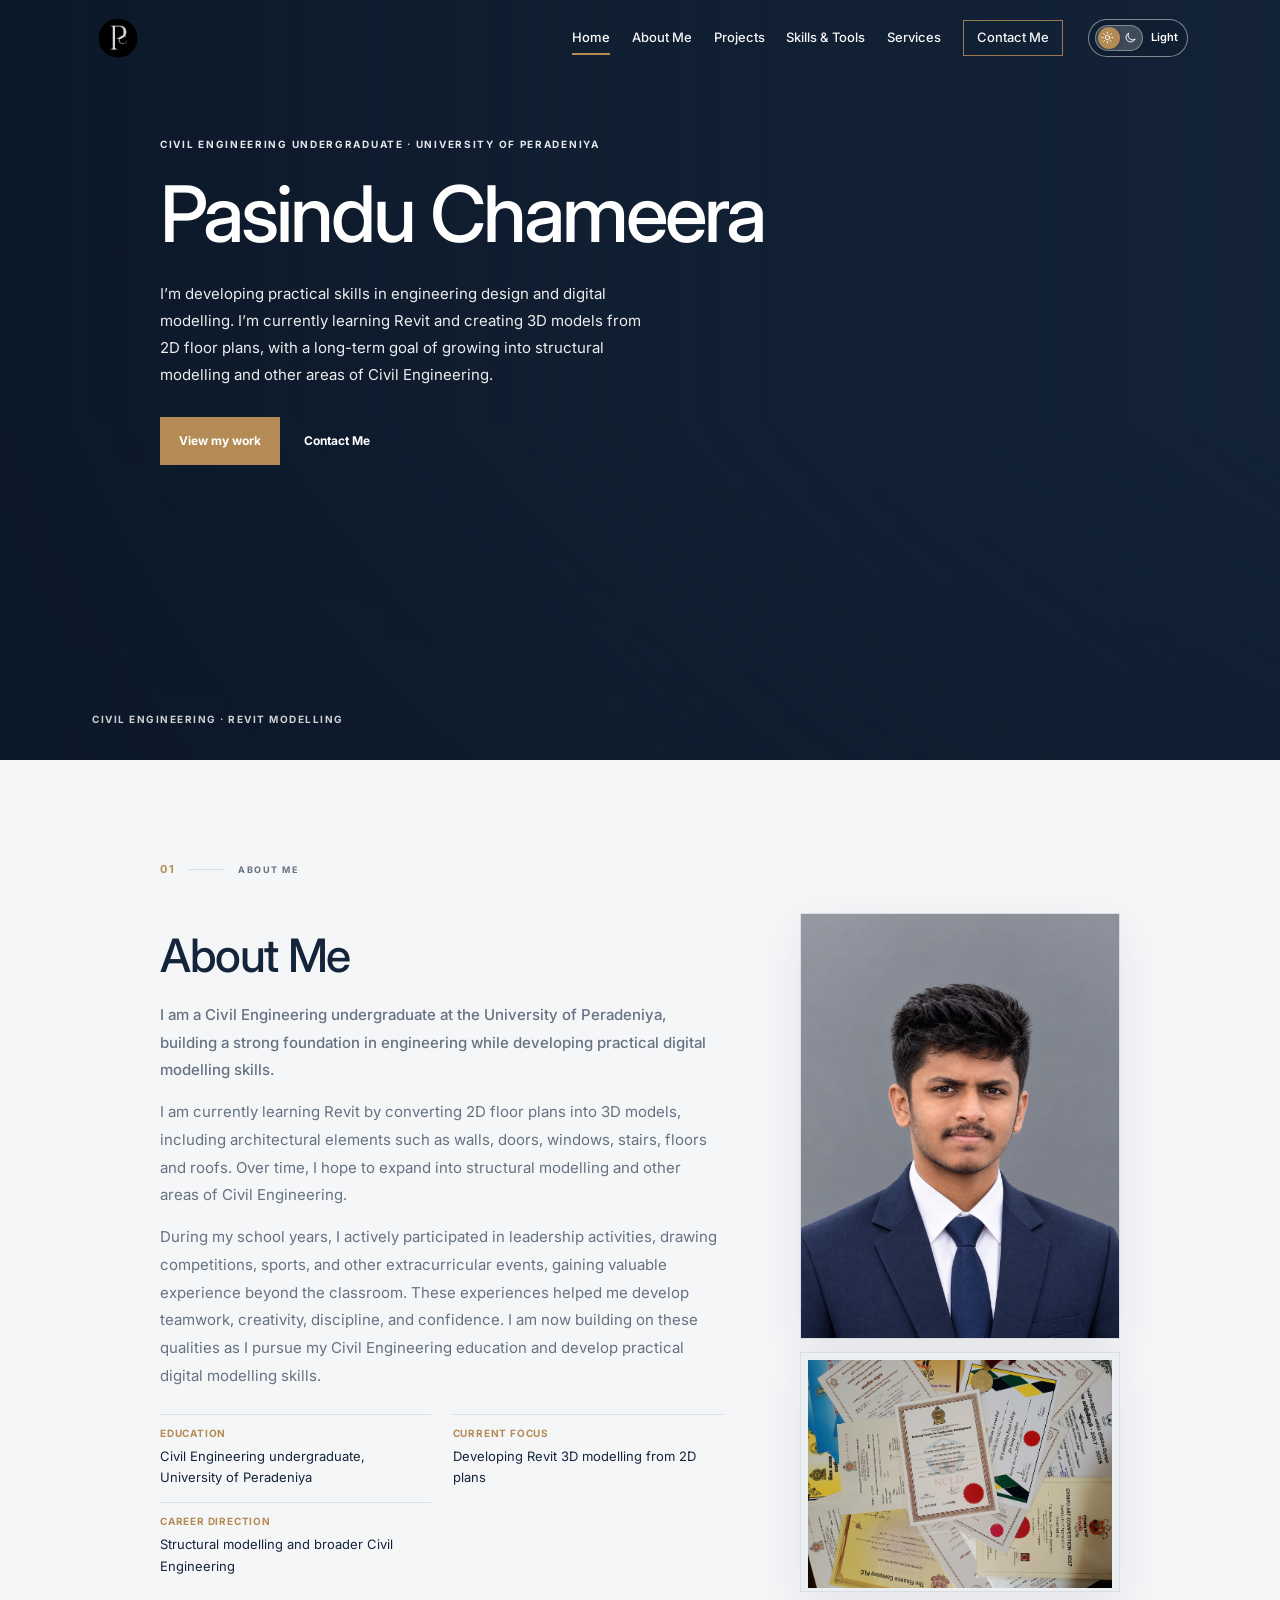
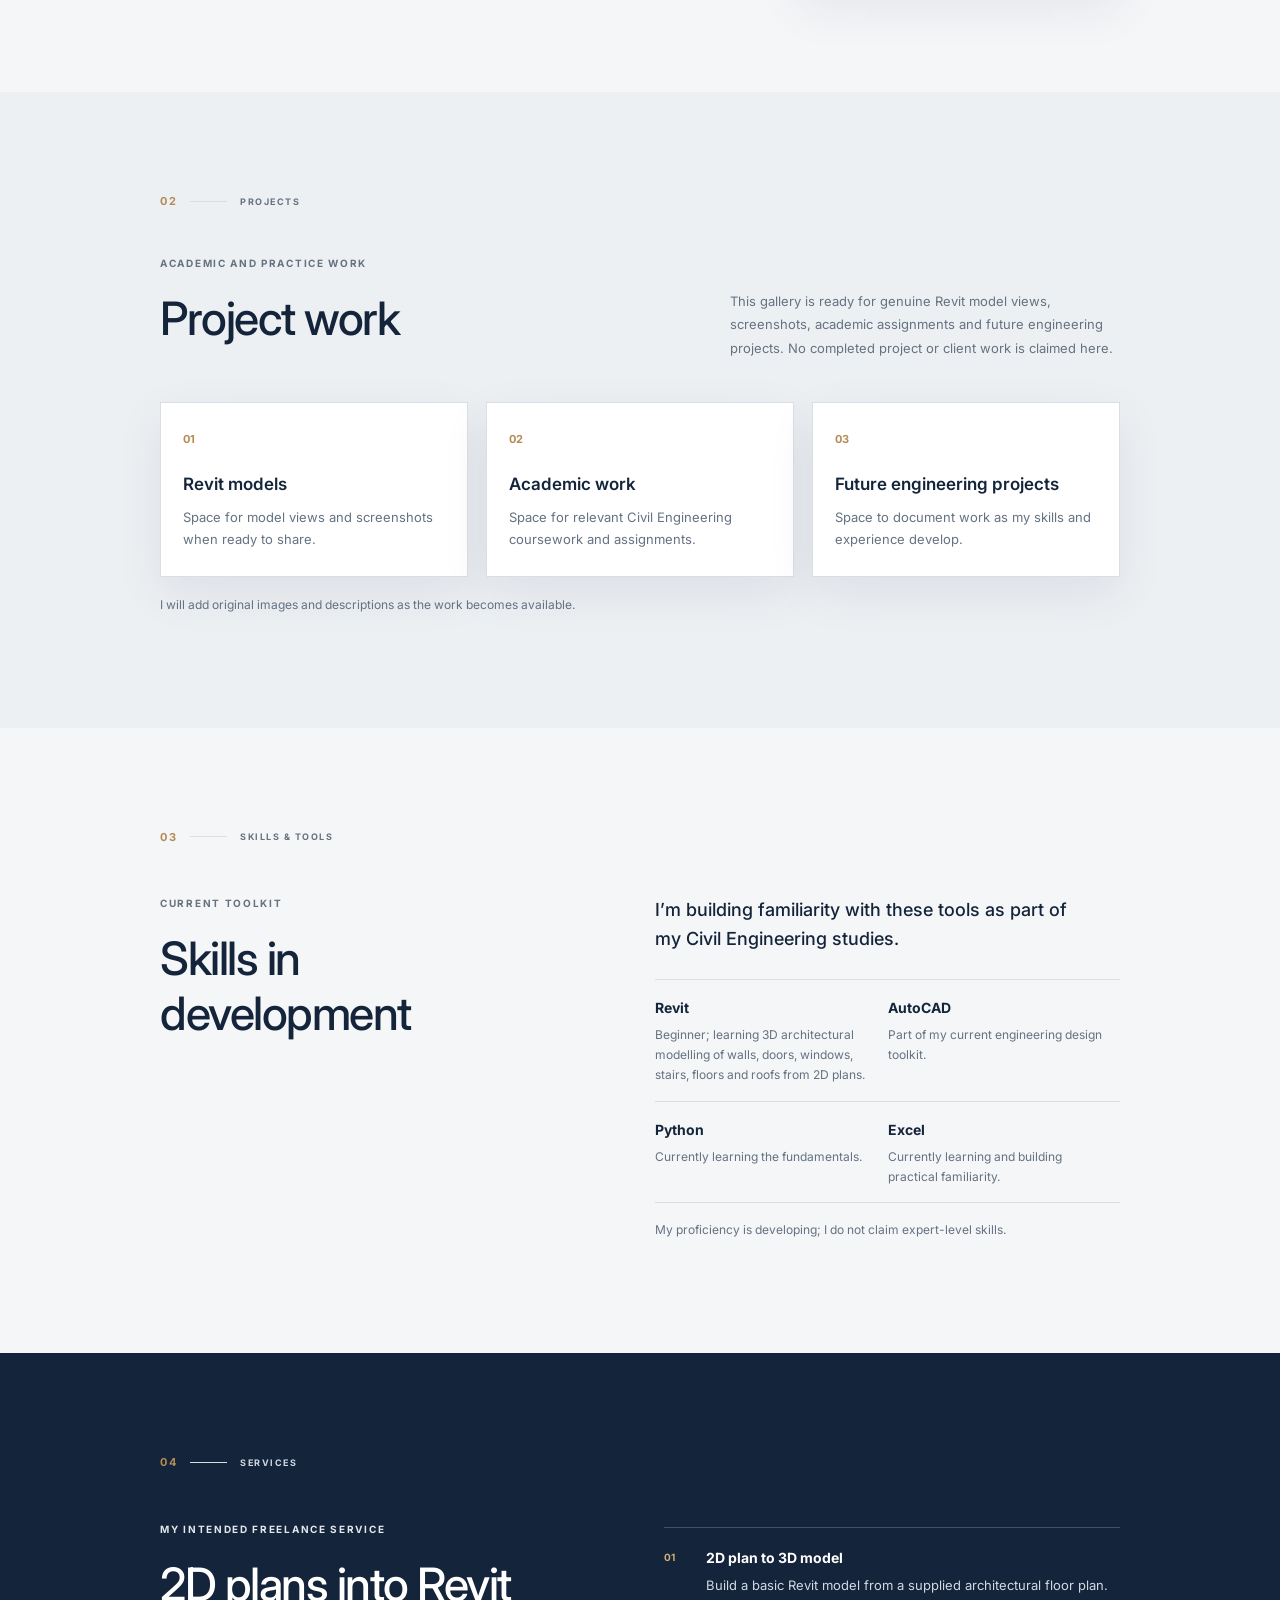
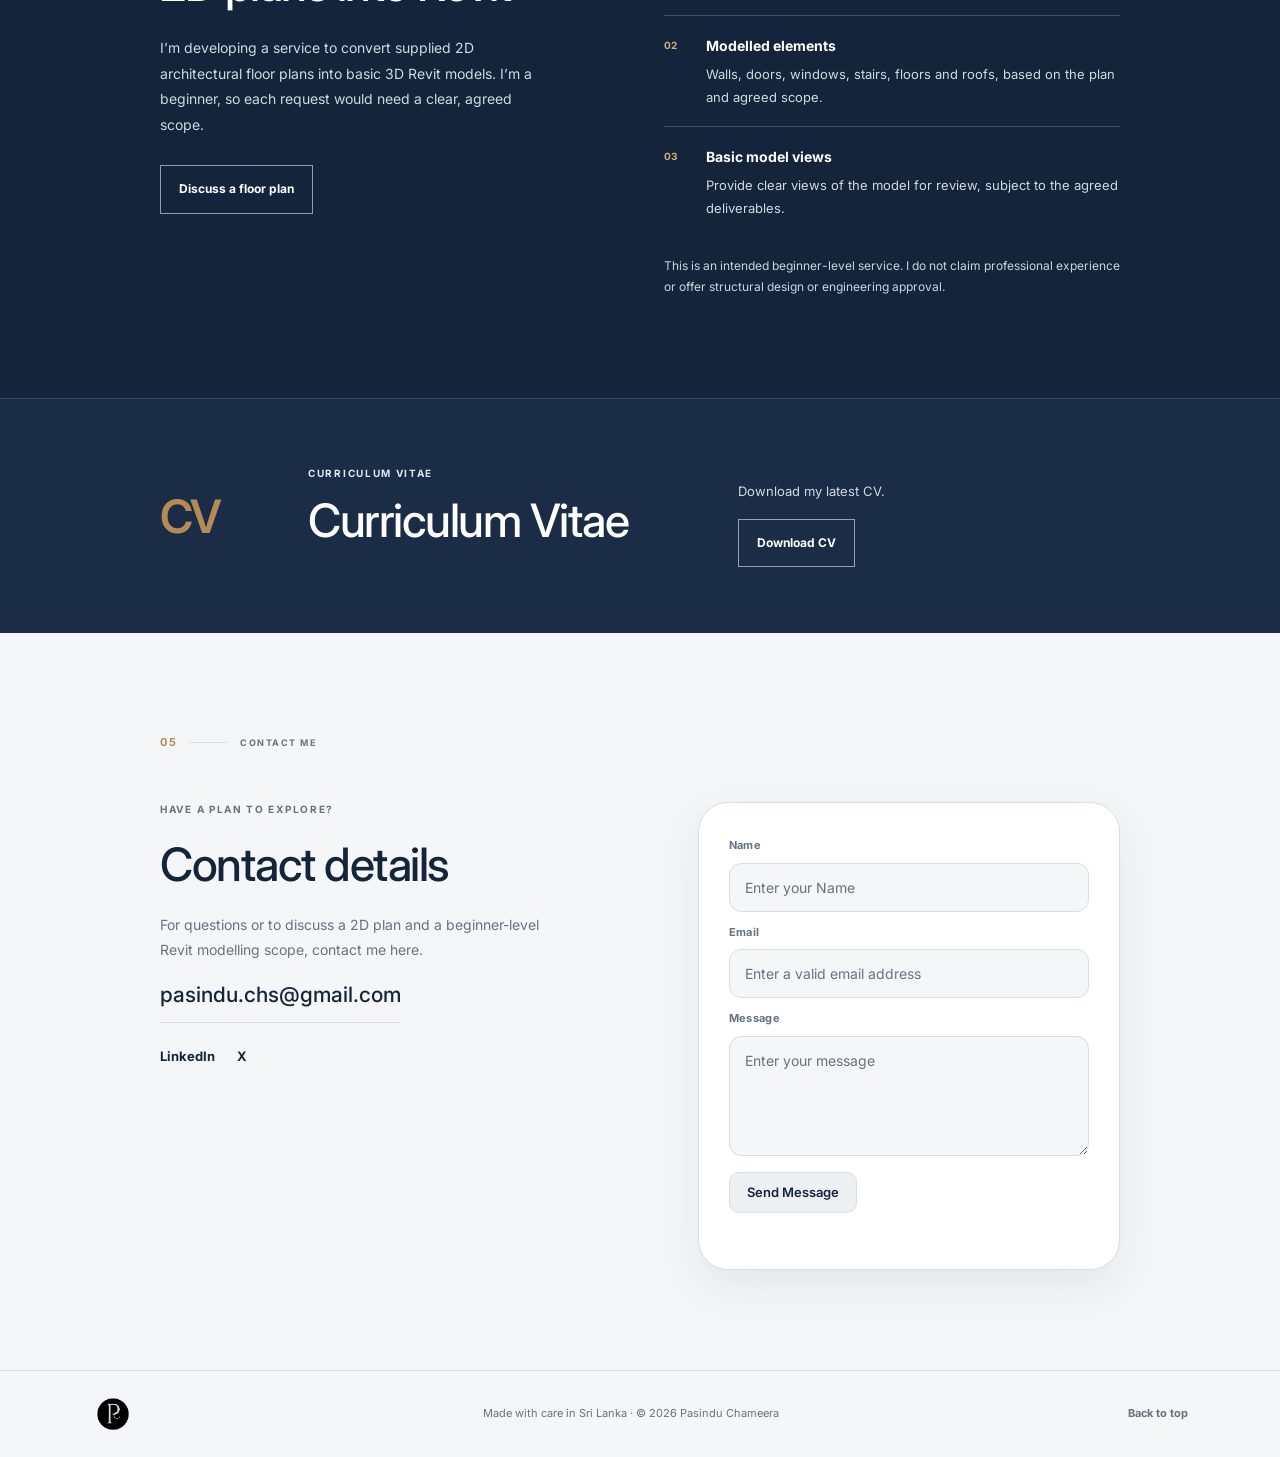
==== commit 2be4888f: "Add updated portfolio website" ====
--- a/index.html
+++ b/index.html
@@ -1,14 +1,24 @@
 <!doctype html>
-<html lang="en"><head><meta charset="utf-8"><meta name="viewport" content="width=device-width,initial-scale=1"><meta name="theme-color" content="#18242b"><meta name="description" content="Pasindu — emerging architectural designer and Revit modeler in Sri Lanka."><title>Pasindu — Architecture</title><link rel="preconnect" href="https://images.unsplash.com"><link rel="preconnect" href="https://fonts.googleapis.com"><link href="https://fonts.googleapis.com/css2?family=DM+Sans:wght@400;500;600;700&family=Manrope:wght@400;500;600;700&display=swap" rel="stylesheet"><style>
-:root{--ink:#1b292f;--blue:#25363d;--deep:#18242b;--muted:#718087;--paper:#f6f5f2;--bronze:#b18b60;--line:#d9dedc;--serif:Georgia,serif;--sans:'DM Sans',Arial,sans-serif;--display:Manrope,sans-serif}*{box-sizing:border-box}html{scroll-behavior:smooth;scroll-padding-top:70px}body{margin:0;background:var(--paper);color:var(--ink);font:15px/1.7 var(--sans);-webkit-font-smoothing:antialiased}a{color:inherit;text-decoration:none}.header{height:78px;padding:0 7%;display:flex;align-items:center;justify-content:space-between}.brand{font:700 11px var(--display);letter-spacing:2px}.brand b{font-size:28px;letter-spacing:-2px;margin-right:10px}.brand i{color:var(--bronze)}nav{display:flex;gap:34px;align-items:center;font-size:11px}nav a:hover,.link:hover{color:var(--bronze)}.hero{height:min(730px,calc(100vh - 78px));min-height:590px;color:white;position:relative;background:linear-gradient(90deg,#0e191dc9,#101c2259 55%,#101c2217),linear-gradient(0deg,#0c161c55,transparent 40%),url('https://images.unsplash.com/photo-1600585154340-be6161a56a0c?auto=format&fit=crop&w=2400&q=88') center 55%/cover}.hero-copy{position:absolute;left:12.5%;top:19%;max-width:560px}.eyebrow{font:700 9px var(--display);letter-spacing:2.4px;text-transform:uppercase;color:#8b9698;margin:0 0 22px}.light{color:#d4d8d7}.hero h1{font:500 clamp(58px,7.4vw,95px)/1.02 var(--display);letter-spacing:-5px;margin:0}.hero h1 em,h2 em{font:400 1em var(--serif);letter-spacing:-3px}.hero-copy>p:not(.eyebrow){max-width:410px;font-size:13px;color:#e1e5e3;line-height:1.9;margin:25px 0}.btn{display:inline-block;padding:13px 18px;background:var(--bronze);font:700 10px var(--display);color:white}.btn span,.link span{margin-left:15px}.link{font-size:11px;font-weight:700}.hero .link{margin-left:24px}.hero-note{position:absolute;right:8%;bottom:15%;font-size:10px;border-left:30px solid var(--bronze);padding-left:12px;line-height:1.8}.section{padding:100px 12.5%}.label{font:700 8px var(--display);letter-spacing:2px;color:#859094}.label b{color:var(--bronze);margin-right:10px}.layout{display:grid;grid-template-columns:1fr 1fr;gap:10%;align-items:end;margin:50px 0}.section h2{font:500 clamp(43px,5.4vw,67px)/1.08 var(--display);letter-spacing:-3px;margin:0}.lead{font:500 17px/1.65 var(--display);color:#36474d;margin:0 0 15px}.bodycopy{font-size:11px;color:#788387;line-height:1.9}.work{background:#ebece8}.heading{display:flex;justify-content:space-between;align-items:end;margin:52px 0 42px}.heading p{max-width:310px;font-size:11px;color:#7a8587}.grid{display:grid;grid-template-columns:1fr 1fr;gap:50px 8%;align-items:start}.card:nth-child(2){margin-top:75px}.photo{height:340px;position:relative;background-size:cover;background-position:center}.photo:after{content:'';position:absolute;inset:55% 0 0;background:linear-gradient(transparent,#10202a6b)}.one{background-image:url('https://images.unsplash.com/photo-1600607687939-ce8a6c25118c?auto=format&fit=crop&w=1200&q=85')}.two{background-image:url('https://images.unsplash.com/photo-1600566753086-00f18fb6b3ea?auto=format&fit=crop&w=1200&q=85')}.three{background-image:url('https://images.unsplash.com/photo-1600607687920-4e2a09cf159d?auto=format&fit=crop&w=1200&q=85')}.caption{position:absolute;bottom:14px;left:16px;color:white;font:700 8px var(--display);letter-spacing:1.5px;z-index:1}.meta{display:flex;justify-content:space-between;padding:13px 2px}.meta h3{font:600 15px var(--display);margin:0}.meta p{font-size:10px;color:#818b8e;margin:4px 0}.meta span{color:var(--bronze);font-size:10px}.note{font-size:9px;color:#8b9495;margin-top:28px}.dark{background:var(--blue);color:white}.dark .layout{margin-bottom:0}.dark .lead,.dark .bodycopy{color:#bec8c8}.list{border-top:1px solid #ffffff2d}.row{padding:17px 0;border-bottom:1px solid #ffffff2d;display:grid;grid-template-columns:28px 1fr;gap:12px}.row>b{font-size:9px;color:#c2a47f}.row h3{font:600 13px var(--display);margin:0}.row p{font-size:10px;color:#b6c1c1;margin:4px 0}.taglist{display:flex;flex-wrap:wrap;gap:8px;margin-top:25px}.taglist span{border:1px solid #d9dedb;padding:7px 10px;font-size:9px;color:#56646a}.cv{padding:65px 12.5%;background:#a8845c;color:white;display:flex;justify-content:space-between;align-items:center;gap:8%}.cv h2{font:500 clamp(36px,4.5vw,56px)/1.1 var(--display);margin:0}.cv p{max-width:380px;font-size:10px;color:#ffffffdc}.contact{padding-bottom:85px}.contact .layout{margin-bottom:0}.mail{font:500 22px var(--display);border-bottom:1px solid var(--line);padding-bottom:12px;display:inline-block}.small{font-size:10px;color:#849093}.footer{border-top:1px solid var(--line);padding:23px 7%;display:flex;justify-content:space-between;align-items:center;color:#879194;font-size:9px}.menu{display:none}
-@media(max-width:700px){.header{height:68px;padding:0 6%}nav{gap:14px;font-size:10px}.hero{height:calc(91svh - 68px);min-height:590px;background-position:58% center}.hero-copy{left:7%;top:20%;right:7%}.hero h1{font-size:clamp(57px,14vw,75px);letter-spacing:-4px}.hero-copy>p:not(.eyebrow){max-width:350px}.hero-note{right:7%;bottom:13%}.section{padding:72px 7%}.layout{grid-template-columns:1fr;gap:25px;margin:40px 0}.section h2{font-size:clamp(43px,11vw,58px)}.heading{display:block;margin:42px 0 30px}.heading p{margin-top:17px}.grid{grid-template-columns:1fr;gap:24px}.card:nth-child(2){margin-top:0}.photo{height:clamp(240px,70vw,360px)}.cv{padding:50px 7%;display:block}.cv p{margin:20px 0}.contact .layout{gap:15px}.mail{font-size:18px}.footer{padding:20px 6%;gap:16px}.footer span:first-child{display:none}}@media(max-width:440px){nav{gap:10px;font-size:9px}.brand{font-size:9px}.brand b{margin-right:5px}.hero .link{margin-left:12px}.btn{padding:12px}.hero-actions{white-space:nowrap}}@media(prefers-reduced-motion:reduce){html{scroll-behavior:auto}}
-</style></head><body>
-<header class="header"><a class="brand" href="#top"><b>P<i>.</i></b>PASINDU ARCHITECTURE</a><nav><a href="#about">About</a><a href="#work">Selected work</a><a href="#services">Services</a><a href="#contact">Let’s talk ↗</a></nav></header>
-<main><section class="hero" id="top"><div class="hero-copy"><p class="eyebrow light">Emerging architectural designer · Sri Lanka</p><h1>From 2D plans<br>to <em>3D Revit.</em></h1><p>I convert existing 2D floor plans into clear 3D Revit models, helping you see and communicate your residential design.</p><a class="btn" href="#work">View modelling studies <span>↘</span></a><a class="link" href="#about">A little about me ↓</a></div><div class="hero-note">Residential study<br>Form · light · material</div></section>
-<section class="section" id="about"><div class="label"><b>01</b> / THE DESIGNER</div><div class="layout"><div><p class="eyebrow">A thoughtful start</p><h2>Learning the craft.<br><em>Building with care.</em></h2></div><div><p class="lead">Hello, I’m Pasindu—an aspiring architectural designer learning to shape ideas into spaces through Revit.</p><p class="bodycopy">I’m building my practice through residential modelling studies, learning how plans become walls, openings, stairs, floors and roofs. I care about clear drawings, honest communication and getting the details right.</p><a class="link" href="#contact">Get to know me <span>↗</span></a></div></div><div class="list"><div class="row"><b>01</b><div><h3>Careful listening</h3><p>Understand the plan and what matters to you.</p></div></div><div class="row"><b>02</b><div><h3>Clear modelling</h3><p>Organised, readable Revit work with considered detail.</p></div></div><div class="row"><b>03</b><div><h3>Always learning</h3><p>A curious approach and commitment to improve.</p></div></div></div></section>
-<section class="section work" id="work"><div class="label"><b>02</b> / PRACTICE PROJECTS</div><div class="heading"><div><p class="eyebrow">Practice modelling</p><h2>Learning through<br><em>making.</em></h2></div><p>This gallery shows sample practice projects I modelled while learning Revit. They are modelling exercises, not client commissions or professional project experience.</p></div><div class="grid"><article class="card"><div class="photo one"><span class="caption">SAMPLE PRACTICE · 01</span></div><div class="meta"><div><h3>Courtyard House</h3><p>Plan to 3D · Walls, openings & roof</p></div><span>01</span></div></article><article class="card"><div class="photo two"><span class="caption">SAMPLE PRACTICE · 02</span></div><div class="meta"><div><h3>Hillside Home</h3><p>Space planning · Levels & stairs</p></div><span>02</span></div></article><article class="card"><div class="photo three"><span class="caption">SAMPLE PRACTICE · 03</span></div><div class="meta"><div><h3>Quiet Pavilion</h3><p>Form study · Floors & glazing</p></div><span>03</span></div></article></div><p class="note">Sample practice studies only. These reference images are illustrative; replace them with screenshots of your own models. No completed client work is represented here.</p></section>
-<section class="section dark" id="services"><div class="label light"><b>03</b> / WHAT I CAN HELP WITH</div><div class="layout"><div><p class="eyebrow light">A simple place to start</p><h2>From floor plan<br>to <em>Revit model.</em></h2><p class="bodycopy">I’m learning Revit and can help turn supplied residential 2D floor plans into basic 3D models. I model walls, doors, windows, stairs, floors and roofs.</p></div><div class="list"><div class="row"><b>01</b><div><h3>Plan to 3D modelling</h3><p>Create a basic Revit 3D model from supplied 2D floor plans.</p></div></div><div class="row"><b>02</b><div><h3>Residential elements</h3><p>Model the building elements shown in the plan: walls, doors, windows, stairs, floors and roofs.</p></div></div><div class="row"><b>03</b><div><h3>Early model views</h3><p>Basic 3D views to help you review the model’s layout and form.</p></div></div><p class="bodycopy">I’m a beginner building freelance experience. We’ll agree the plan, requested elements and deliverables before starting; I’ll be clear about what I can provide.</p></div></div></section>
-<section class="section" id="skills"><div class="label"><b>04</b> / TOOLS & SKILLS</div><div class="layout"><div><p class="eyebrow">Growing my toolkit</p><h2>Grounded in<br><em>the essentials.</em></h2></div><div><p class="lead">I’m developing a reliable foundation in architectural modelling and digital design.</p><div class="taglist"><span>Autodesk Revit</span><span>3D modelling</span><span>2D plan interpretation</span><span>Residential layouts</span><span>Walls & openings</span><span>Stairs & levels</span><span>Floors & roofs</span><span>Model views</span></div><p class="small">Currently learning · Skills and project complexity will grow with experience.</p></div></div></section>
-<section class="cv"><div><p class="eyebrow light">A little more about my journey</p><h2>Let’s keep<br><em>the conversation open.</em></h2></div><div><p>My CV and portfolio are evolving as I learn. Reach out and I’ll share my latest details and discuss your project.</p><a class="btn" href="#contact">Request my CV <span>↗</span></a></div></section>
-<section class="section contact" id="contact"><div class="label"><b>05</b> / GET IN TOUCH</div><div class="layout"><div><p class="eyebrow">Have a plan to explore?</p><h2>Let’s make<br><em>a start.</em></h2><p class="bodycopy">Tell me about your floor plan, project or question. I’d love to hear what you’re working on.</p></div><div><a class="mail" href="mailto:your.email@example.com">your.email@example.com ↗</a><p class="small">Based in Sri Lanka · Available for remote projects</p><p class="small"><a href="https://www.linkedin.com/">LinkedIn ↗</a> &nbsp; <a href="https://github.com/pasinduchs">GitHub ↗</a></p><p class="small">Replace this sample email with your own contact details.</p></div></div></section></main>
-<footer class="footer"><span class="brand">P<i style="color:#b18b60">.</i> PASINDU ARCHITECTURE</span><span>Made with care in Sri Lanka · © <span id="year"></span> Pasindu</span><a href="#top">Back to top ↑</a></footer><script>document.getElementById('year').textContent=new Date().getFullYear()</script></body></html>+<html lang="en" data-theme="light">
+<head>
+<meta charset="utf-8"><meta name="viewport" content="width=device-width, initial-scale=1"><meta name="theme-color" content="#FFFFFF">
+<meta name="description" content="Pasindu Chameera is a Civil Engineering undergraduate interested in structural engineering and Revit modelling.">
+<title>Pasindu Chameera | Revit Modelling Portfolio</title>
+<link rel="preconnect" href="https://images.unsplash.com"><link rel="preconnect" href="https://fonts.googleapis.com"><link rel="preconnect" href="https://fonts.gstatic.com" crossorigin><link href="https://fonts.googleapis.com/css2?family=Inter:wght@400;500;600;700&display=swap" rel="stylesheet">
+<link rel="stylesheet" href="styles.css"><script src="script.js" defer></script>
+</head>
+<body><a class="skip-link" href="#main">Skip to content</a>
+<header class="site-header"><a class="brand" href="#top" aria-label="Home"><img class="brand-logo" src="pc-monogram.png" alt="Pasindu Chameera monogram logo"></a><nav id="primary-nav" class="primary-nav" aria-label="Main navigation"><a href="#top">Home</a><a href="#about">About Me</a><a href="#work">Projects</a><a href="#skills">Skills &amp; Tools</a><a href="#services">Services</a><a href="#contact">Contact Me</a></nav><button class="theme-toggle" type="button" aria-pressed="false" aria-label="Switch to dark mode"><span class="theme-switch" aria-hidden="true"><svg class="sun-icon" viewBox="0 0 24 24"><circle cx="12" cy="12" r="4"></circle><path d="M12 2v2m0 16v2M4.93 4.93l1.42 1.42m11.3 11.3 1.42 1.42M2 12h2m16 0h2M4.93 19.07l1.42-1.42m11.3-11.3 1.42-1.42"></path></svg><svg class="moon-icon" viewBox="0 0 24 24"><path d="M20.2 15.4A8.5 8.5 0 0 1 8.6 3.8 8.7 8.7 0 1 0 20.2 15.4Z"></path></svg><span class="theme-thumb"></span></span><span class="theme-label">Light</span></button><button class="menu-toggle" aria-expanded="false" aria-controls="primary-nav" aria-label="Open navigation"><span></span><span></span></button></header>
+<main id="main">
+<section class="hero" id="top" aria-labelledby="hero-title"><div class="hero-image" role="img" aria-label="Modern residential house exterior"></div><div class="hero-shade"></div><div class="hero-copy"><p class="eyebrow light">Civil Engineering Undergraduate · University of Peradeniya</p><h1 id="hero-title">Pasindu Chameera</h1><p class="hero-intro">I’m developing practical skills in engineering design and digital modelling. I’m currently learning Revit and creating 3D models from 2D floor plans, with a long-term goal of growing into structural modelling and other areas of Civil Engineering.</p><div class="hero-actions"><a class="button button-bronze" href="#work">View my work</a><a class="text-link light-link" href="#contact">Contact Me</a></div></div><a class="scroll-cue" href="#about">Civil Engineering · Revit modelling</a></section>
+<section class="intro section-pad" id="about"><div class="section-label"><span>01</span><span class="label-line"></span><span>ABOUT ME</span></div><div class="about-profile"><div class="about-copy"><h2>About Me</h2><p class="lead">I am a Civil Engineering undergraduate at the University of Peradeniya, building a strong foundation in engineering while developing practical digital modelling skills.</p><p>I am currently learning Revit by converting 2D floor plans into 3D models, including architectural elements such as walls, doors, windows, stairs, floors and roofs. Over time, I hope to expand into structural modelling and other areas of Civil Engineering.</p><p>During my school years, I actively participated in leadership activities, drawing competitions, sports, and other extracurricular events, gaining valuable experience beyond the classroom. These experiences helped me develop teamwork, creativity, discipline, and confidence. I am now building on these qualities as I pursue my Civil Engineering education and develop practical digital modelling skills.</p><dl class="profile-details"><div><dt>Education</dt><dd>Civil Engineering undergraduate, University of Peradeniya</dd></div><div><dt>Current focus</dt><dd>Developing Revit 3D modelling from 2D plans</dd></div><div><dt>Career direction</dt><dd>Structural modelling and broader Civil Engineering</dd></div></dl></div><div class="about-media"><div class="profile-photo-frame"><img class="profile-photo" src="assets/pasindu-profile.png" alt="Portrait of Pasindu Chameera" loading="lazy"></div><div class="certificate-gallery"><a class="certificate-thumb" href="assets/certificate-collection.jpg" target="_blank" rel="noopener noreferrer" aria-label="Open the supplied certificate collage at full size"><img src="assets/certificate-collection.jpg" alt="Supplied collage of certificates and school achievements" loading="lazy"></a></div></div></div></section>
+<section class="work section-pad" id="work"><div class="section-label"><span>02</span><span class="label-line"></span><span>PROJECTS</span></div><div class="section-heading"><div><p class="eyebrow">Academic and practice work</p><h2>Project work</h2></div><p class="heading-note">This gallery is ready for genuine Revit model views, screenshots, academic assignments and future engineering projects. No completed project or client work is claimed here.</p></div><div class="project-placeholders"><article><span>01</span><h3>Revit models</h3><p>Space for model views and screenshots when ready to share.</p></article><article><span>02</span><h3>Academic work</h3><p>Space for relevant Civil Engineering coursework and assignments.</p></article><article><span>03</span><h3>Future engineering projects</h3><p>Space to document work as my skills and experience develop.</p></article></div><p class="portfolio-note">I will add original images and descriptions as the work becomes available.</p></section>
+<section class="skills section-pad" id="skills"><div class="section-label"><span>03</span><span class="label-line"></span><span>SKILLS &amp; TOOLS</span></div><div class="skills-layout"><div><p class="eyebrow">Current toolkit</p><h2>Skills in development</h2></div><div class="skill-content"><p class="lead">I’m building familiarity with these tools as part of my Civil Engineering studies.</p><div class="tool-list"><article><h3>Revit</h3><p>Beginner; learning 3D architectural modelling of walls, doors, windows, stairs, floors and roofs from 2D plans.</p></article><article><h3>AutoCAD</h3><p>Part of my current engineering design toolkit.</p></article><article><h3>Python</h3><p>Currently learning the fundamentals.</p></article><article><h3>Excel</h3><p>Currently learning and building practical familiarity.</p></article></div><p class="skill-footnote">My proficiency is developing; I do not claim expert-level skills.</p></div></div></section>
+<section class="services section-pad" id="services"><div class="section-label light-label"><span>04</span><span class="label-line"></span><span>SERVICES</span></div><div class="services-layout"><div><p class="eyebrow light">My intended freelance service</p><h2>2D plans into Revit</h2><p class="services-intro">I’m developing a service to convert supplied 2D architectural floor plans into basic 3D Revit models. I’m a beginner, so each request would need a clear, agreed scope.</p><a class="button button-outline" href="#contact">Discuss a floor plan</a></div><div class="service-list"><div class="service-row"><span>01</span><div><h3>2D plan to 3D model</h3><p>Build a basic Revit model from a supplied architectural floor plan.</p></div></div><div class="service-row"><span>02</span><div><h3>Modelled elements</h3><p>Walls, doors, windows, stairs, floors and roofs, based on the plan and agreed scope.</p></div></div><div class="service-row"><span>03</span><div><h3>Basic model views</h3><p>Provide clear views of the model for review, subject to the agreed deliverables.</p></div></div><p class="scope-note">This is an intended beginner-level service. I do not claim professional experience or offer structural design or engineering approval.</p></div></div></section>
+<section class="cv-band" aria-label="Curriculum vitae"><div class="cv-mark" aria-hidden="true">CV</div><div><p class="eyebrow light">Curriculum vitae</p><h2>Curriculum Vitae</h2></div><div class="cv-action"><p>Download my latest CV.</p><a class="button button-outline" href="Pasindu_Chameera_CV.pdf" download="Pasindu_Chameera_CV.pdf">Download CV</a></div></section>
+<section class="contact section-pad" id="contact"><div class="section-label"><span>05</span><span class="label-line"></span><span>CONTACT ME</span></div><div class="contact-layout"><div><p class="eyebrow">Have a plan to explore?</p><h2>Contact details</h2><p class="contact-intro">For questions or to discuss a 2D plan and a beginner-level Revit modelling scope, contact me here.</p><a class="email-link" href="mailto:pasindu.chs@gmail.com">pasindu.chs@gmail.com</a><div class="contact-social"><a href="https://www.linkedin.com/in/pasindu-chameera" target="_blank" rel="noopener noreferrer">LinkedIn</a><a href="https://x.com/PasinduChamee" target="_blank" rel="noopener noreferrer">X</a></div></div><form class="contact-form" id="contact-form" method="post" action="https://formspree.io/f/mjygreng" aria-describedby="form-status"><label for="contact-name">Name</label><input id="contact-name" name="name" type="text" autocomplete="name" placeholder="Enter your Name" required><label for="contact-email">Email</label><input id="contact-email" name="email" type="email" autocomplete="email" placeholder="Enter a valid email address" required><label for="contact-message">Message</label><textarea id="contact-message" name="message" rows="5" placeholder="Enter your message" required></textarea><input type="hidden" name="_subject" value="New portfolio enquiry"><button class="button button-bronze" type="submit">Send Message</button><p class="form-status" id="form-status" role="status" aria-live="polite"></p></form></div></section>
+</main><footer class="site-footer"><a class="brand footer-brand" href="#top" aria-label="Home"><img class="brand-logo" src="pc-monogram.png" alt="Pasindu Chameera monogram logo"></a><p>Made with care in Sri Lanka · © <span id="year"></span> Pasindu Chameera</p><a href="#top" class="back-top">Back to top</a></footer>
+</body></html>
+
+
+
--- a/styles.css
+++ b/styles.css
@@ -0,0 +1,90 @@
+:root{color-scheme:light;--navy:#14243A;--white:#FFFFFF;--bronze:#B58B55;--bg:#F5F6F8;--surface:#EDF0F3;--text:#14243A;--muted:#657282;--border:#D9DEE4;--card:#FFFFFF;--shadow:0 16px 44px rgba(20,36,58,.08)}
+html[data-theme=dark]{color-scheme:dark;--bg:#14243A;--surface:#1B2D46;--text:#F4F6F8;--muted:#B5C0CC;--border:#354760;--card:#1B2D46;--shadow:0 16px 44px rgba(0,0,0,.2)}
+*{box-sizing:border-box}html{scroll-behavior:smooth;scroll-padding-top:82px}body{margin:0;background:var(--bg);color:var(--text);font:400 15px/1.7 Inter,Arial,sans-serif;-webkit-font-smoothing:antialiased;transition:background .2s,color .2s}a{color:inherit;text-decoration:none}button,input,textarea{font:inherit}a:focus-visible,button:focus-visible,input:focus-visible,textarea:focus-visible{outline:2px solid var(--bronze);outline-offset:3px}.skip-link{position:absolute;left:-999px;top:0;background:#fff;color:var(--navy);padding:12px;z-index:20}.skip-link:focus{left:12px}
+.site-header{min-height:82px;display:flex;align-items:center;justify-content:space-between;gap:24px;padding:12px 7.2%;background:var(--bg);position:sticky;top:0;z-index:5;border-bottom:1px solid var(--border)}.brand{display:flex;align-items:center;flex:none}.brand-logo{display:block;width:52px;height:52px;object-fit:contain}.primary-nav{display:flex;align-items:center;gap:clamp(12px,1.8vw,25px);font-size:12px;color:var(--muted)}.primary-nav a:hover,.text-link:hover,.contact-social a:hover,.back-top:hover{color:var(--bronze)}.primary-nav a:last-of-type{color:var(--text);font-weight:700}.theme-toggle{border:1px solid var(--border);background:transparent;color:var(--text);padding:8px 12px;min-width:94px;cursor:pointer;font-size:11px;font-weight:600}.theme-toggle:hover{border-color:var(--bronze);color:var(--bronze)}.menu-toggle{display:none}
+.hero{height:min(760px,calc(100vh - 82px));min-height:610px;position:relative;overflow:hidden;color:#fff;background:var(--navy)}.hero-image,.hero-shade{position:absolute;inset:0}.hero-image{background:url('https://images.unsplash.com/photo-1600585154340-be6161a56a0c?auto=format&fit=crop&w=2400&q=88') center 55%/cover;transform:scale(1.015);animation:heroEnter 1.2s ease-out both}.hero-shade{background:linear-gradient(90deg,rgba(10,22,38,.84),rgba(14,27,43,.57) 48%,rgba(14,27,43,.16)),linear-gradient(0deg,rgba(10,22,38,.34),transparent 45%)}.hero-copy{position:absolute;left:12.5%;top:18%;width:min(650px,68%);animation:copyEnter .8s .15s both}.eyebrow{font-size:10px;line-height:1.5;font-weight:700;text-transform:uppercase;letter-spacing:1.7px;color:var(--muted);margin:0 0 20px}.eyebrow.light{color:#E2E7EC}.hero h1,.section-pad h2,.cv-band h2{font-size:clamp(44px,6.2vw,78px);font-weight:500;line-height:1.08;letter-spacing:-3px;margin:0}.hero h1 em,.section-pad h2 em,.cv-band h2 em{font-weight:400;color:var(--bronze)}.hero-intro{font-size:15px;line-height:1.8;max-width:490px;color:rgba(255,255,255,.92);margin:24px 0 29px}.hero-actions{display:flex;align-items:center;gap:24px}.button{display:inline-flex;justify-content:center;align-items:center;padding:13px 18px;font-size:12px;font-weight:700;transition:transform .2s,background .2s,border .2s}.button:hover{transform:translateY(-2px)}.button-bronze{background:var(--bronze);color:#fff;border:1px solid var(--bronze)}.button-bronze:hover{background:#9F7744}.text-link{font-size:12px;font-weight:700;display:inline-flex;align-items:center;min-height:44px}.light-link{color:white}.hero-note{position:absolute;right:8%;bottom:16%;display:flex;gap:13px;align-items:flex-start;color:rgba(255,255,255,.9);font-size:11px;line-height:1.8}.note-rule{display:block;width:34px;height:1px;background:var(--bronze);margin-top:11px}.scroll-cue{position:absolute;bottom:32px;left:7.2%;font-size:10px;font-weight:700;letter-spacing:1.5px;text-transform:uppercase;color:rgba(255,255,255,.8)}.hero-index{position:absolute;bottom:31px;right:7.2%;font-size:10px;font-weight:600;letter-spacing:1.5px}.hero-index span{color:var(--bronze);padding:0 7px}
+.section-pad{padding:100px 12.5%}.section-label{display:flex;align-items:center;gap:13px;color:var(--muted);font-size:9px;font-weight:700;letter-spacing:1.5px}.section-label>span:first-child{color:var(--bronze);font-size:11px}.label-line{width:37px;height:1px;background:var(--border)}.intro-layout{display:grid;grid-template-columns:1.1fr .9fr;gap:9%;align-items:end;margin:48px 0 64px}.section-pad h2,.cv-band h2{font-size:clamp(40px,5vw,62px);letter-spacing:-2.5px}.intro-body{max-width:500px;padding-bottom:5px}.lead{font-size:18px;line-height:1.6;font-weight:500;color:var(--text);margin:0 0 16px}.intro-body>p:not(.lead),.practice-copy>p:not(.eyebrow){font-size:14px;line-height:1.85;color:var(--muted);margin:0 0 20px}.principles{border-top:1px solid var(--border);display:grid;grid-template-columns:repeat(3,1fr);gap:5%;padding-top:25px}.principles div{display:grid;grid-template-columns:26px 1fr;column-gap:9px;align-items:start}.principles span{font-size:10px;font-weight:700;color:var(--bronze)}.principles strong{font-size:13px}.principles p{grid-column:2;margin:5px 0 0;font-size:12px;line-height:1.7;color:var(--muted)}
+.work{background:var(--surface)}.section-heading{display:flex;justify-content:space-between;align-items:end;gap:30px;margin:45px 0 38px}.heading-note{max-width:390px;font-size:13px;line-height:1.8;color:var(--muted);margin:0 0 4px}.practice-card{display:grid;grid-template-columns:.92fr 1.08fr;background:var(--card);border:1px solid var(--border);box-shadow:var(--shadow)}.practice-visual{min-height:330px;position:relative;overflow:hidden;background:linear-gradient(140deg,#DFE4E8,#B9C2CC)}.practice-visual:before,.practice-visual:after{content:"";position:absolute;background:rgba(255,255,255,.52)}.practice-visual:before{width:115%;height:1px;left:-5%;top:48%;transform:rotate(-23deg)}.practice-visual:after{width:1px;height:140%;left:51%;top:-15%;transform:rotate(27deg)}.plan-line{position:absolute;height:2px;background:#fff;box-shadow:0 0 0 1px rgba(20,36,58,.12);z-index:1}.plan-a{width:75%;left:12%;top:32%;transform:rotate(90deg)}.plan-b{width:75%;left:12%;top:67%;transform:rotate(90deg)}.plan-c{width:68%;left:16%;top:50%}.plan-room{position:absolute;z-index:2;left:27%;top:35%;width:42%;height:30%;border:2px solid #fff;box-shadow:0 0 0 1px rgba(20,36,58,.2);background:rgba(20,36,58,.05)}.practice-copy{padding:clamp(25px,5vw,55px);align-self:center}.practice-copy h3{font-size:clamp(22px,3vw,32px);line-height:1.25;margin:0 0 14px}.practice-copy ul{padding-left:18px;color:var(--muted);font-size:13px;line-height:1.9}
+.skills-layout{display:grid;grid-template-columns:.9fr 1.1fr;gap:12%;margin-top:50px;align-items:start}.skill-content .lead{max-width:430px}.tool-list{display:grid;grid-template-columns:1fr 1fr;border-top:1px solid var(--border);margin-top:25px}.tool-list article{padding:16px 14px 15px 0;border-bottom:1px solid var(--border)}.tool-list h3{font-size:14px;margin:0 0 5px}.tool-list p{font-size:12px;line-height:1.7;color:var(--muted);margin:0}.skill-footnote{font-size:12px;color:var(--muted);margin-top:17px}
+.services{background:var(--navy);color:#fff}.light-label{color:#D1D9E2}.services-layout{display:grid;grid-template-columns:.92fr 1.08fr;gap:12%;margin-top:50px}.services h2{font-size:clamp(42px,5.3vw,64px)}.services h2 em{color:#D0AD7B}.services-intro{max-width:430px;font-size:14px;line-height:1.85;color:#D1D9E2;margin:23px 0 27px}.button-outline{border:1px solid rgba(255,255,255,.55);color:#fff;background:transparent}.button-outline:hover{background:rgba(255,255,255,.1);border-color:var(--bronze)}.service-list{padding-top:5px}.service-row{display:grid;grid-template-columns:30px 1fr;gap:12px;padding:18px 0;border-top:1px solid rgba(255,255,255,.2)}.service-row>span:first-child{font-size:10px;font-weight:700;color:#D0AD7B;padding-top:3px}.service-row h3{font-size:14px;margin:0 0 5px}.service-row p{font-size:13px;line-height:1.75;color:#D1D9E2;margin:0}.scope-note{font-size:12px;line-height:1.8;color:#CBD4DE;margin:17px 0 0}
+.cv-band{background:#1B2D46;color:white;padding:66px 12.5%;display:grid;grid-template-columns:100px 1fr 1fr;gap:5%;align-items:center;border-top:1px solid rgba(255,255,255,.12)}.cv-mark{font-size:46px;font-weight:600;letter-spacing:-3px;color:var(--bronze)}.cv-band .eyebrow{margin-bottom:12px}.cv-band h2{font-size:clamp(34px,4.3vw,50px)}.cv-action{padding-top:15px}.cv-action p{font-size:13px;color:#D1D9E2;margin:0 0 17px}
+.contact-layout{display:grid;grid-template-columns:1fr 1fr;gap:12%;margin-top:50px}.contact-intro{max-width:380px;font-size:14px;line-height:1.8;color:var(--muted);margin-top:20px}.email-link{display:inline-block;font-size:clamp(16px,2vw,21px);font-weight:500;border-bottom:1px solid var(--border);padding:0 0 10px}.contact-social{display:flex;gap:22px;margin-top:22px;font-size:13px;font-weight:700}.contact-form{display:grid;grid-template-columns:1fr;gap:9px;align-content:start}.contact-form label{font-size:10px;font-weight:700;letter-spacing:1px;text-transform:uppercase;color:var(--muted);margin-top:5px}.contact-form input:not([type=hidden]),.contact-form textarea{width:100%;border:1px solid var(--border);background:var(--card);padding:12px;color:var(--text);font-size:14px;border-radius:0}.contact-form textarea{min-height:130px;resize:vertical}.contact-form input:focus,.contact-form textarea:focus{outline:2px solid var(--bronze);border-color:var(--bronze)}.contact-form .button{justify-self:start;margin-top:6px;cursor:pointer}.form-status{font-size:12px;color:var(--muted);margin:0}.site-footer{border-top:1px solid var(--border);padding:22px 7.2%;display:flex;justify-content:space-between;align-items:center}.footer-brand .brand-logo{width:42px;height:42px}.site-footer p,.back-top{font-size:11px;color:var(--muted);margin:0}.back-top{font-weight:700}
+@keyframes heroEnter{from{transform:scale(1.06);opacity:.72}to{transform:scale(1.015);opacity:1}}@keyframes copyEnter{from{opacity:0;transform:translateY(13px)}to{opacity:1;transform:translateY(0)}}@media(max-width:1050px){.site-header{padding-left:5%;padding-right:5%}.primary-nav{gap:12px}.primary-nav a{font-size:11px}.section-pad{padding-left:9%;padding-right:9%}.cv-band{padding-left:9%;padding-right:9%}}
+@media(max-width:760px){html{scroll-padding-top:70px}.site-header{min-height:70px;padding:8px 6%;gap:10px}.brand-logo{width:44px;height:44px}.menu-toggle{border:0;background:none;padding:12px;display:flex;flex-direction:column;gap:5px;order:3}.menu-toggle span{width:23px;height:2px;background:var(--text)}.primary-nav{display:none;position:absolute;top:69px;left:0;right:0;background:var(--bg);padding:18px 7% 24px;box-shadow:var(--shadow);border-bottom:1px solid var(--border);flex-direction:column;align-items:flex-start;gap:10px}.primary-nav.is-open{display:flex}.primary-nav a{font-size:14px;min-height:38px;display:flex;align-items:center}.primary-nav .theme-toggle{display:none}.hero{height:calc(91svh - 70px);min-height:580px;max-height:750px}.hero-image{background-position:58% center}.hero-shade{background:linear-gradient(90deg,rgba(10,22,38,.84),rgba(14,27,43,.42)),linear-gradient(0deg,rgba(10,22,38,.42),transparent 55%)}.hero-copy{top:18%;left:7%;width:86%}.hero h1{font-size:clamp(40px,10.5vw,65px);letter-spacing:-1.8px}.hero-intro{max-width:430px;font-size:14px}.hero-actions{gap:16px;flex-wrap:wrap}.button{padding:12px 15px}.hero-note{right:7%;bottom:13%;font-size:10px}.scroll-cue{left:7%;bottom:25px}.hero-index{right:7%;bottom:24px}.section-pad{padding:72px 7%}.intro-layout,.skills-layout,.contact-layout,.services-layout{grid-template-columns:1fr;gap:25px;margin-top:38px}.section-pad h2{font-size:clamp(38px,10vw,54px);letter-spacing:-1.8px}.intro-layout{margin-bottom:42px}.intro-body{max-width:none}.lead{font-size:17px}.principles{grid-template-columns:1fr;gap:16px;padding-top:20px}.principles p{margin-top:2px}.section-heading{display:block;margin:38px 0 30px}.heading-note{margin:16px 0 0}.practice-card{grid-template-columns:1fr}.practice-visual{min-height:230px}.practice-copy{padding:25px}.tool-list{grid-template-columns:1fr}.services-layout{margin-top:38px;gap:32px}.service-row{padding:15px 0}.skills-layout{margin-top:38px}.cv-band{padding:46px 7%;grid-template-columns:1fr 1fr;gap:10px}.cv-mark{font-size:36px}.cv-band h2{font-size:clamp(30px,8vw,43px)}.cv-action{grid-column:2;padding-top:4px}.contact-layout{margin-top:38px;gap:24px}.site-footer{padding:18px 6%;gap:12px}.site-footer p{font-size:10px}}
+@media(max-width:420px){.brand-logo{width:39px;height:39px}.theme-toggle{min-width:84px;padding:7px 9px;font-size:10px}.hero-actions{align-items:flex-start;flex-direction:column;gap:6px}.hero-note{bottom:12%}.cv-band{grid-template-columns:1fr}.cv-mark{display:none}.cv-action{grid-column:1}}
+@media(prefers-reduced-motion:reduce){*,*:before,*:after{scroll-behavior:auto!important;animation-duration:.01ms!important;animation-iteration-count:1!important;transition-duration:.01ms!important}}
+html[data-theme=dark] .brand-logo{filter:invert(1)}
+
+/* Profile, certificate and project placeholders */
+.intro-layout{display:block;margin:34px 0 0}
+.about-profile{display:grid;grid-template-columns:minmax(220px,310px) minmax(0,1fr);gap:clamp(28px,6vw,76px);align-items:center;margin:28px 0 58px}
+.profile-photo{display:block;width:100%;aspect-ratio:4/5;object-fit:cover;object-position:center 28%;border:1px solid var(--border);box-shadow:var(--shadow)}
+.about-copy{max-width:690px}.about-copy h2,.section-heading h2,.skills h2,.services h2,.contact h2,.cv-band h2{font-size:clamp(32px,4vw,46px);line-height:1.2;letter-spacing:-1.5px;font-weight:500;margin:0 0 18px}.about-copy>p:not(.eyebrow){font-size:15px;line-height:1.85;color:var(--muted);margin:0 0 14px}.about-copy .lead{color:var(--text);font-size:17px}
+.profile-details{display:grid;grid-template-columns:1fr 1fr;gap:15px 28px;margin:25px 0 0}.profile-details div{border-top:1px solid var(--border);padding-top:10px}.profile-details dt{font-size:10px;font-weight:700;text-transform:uppercase;letter-spacing:1px;color:var(--bronze);margin-bottom:4px}.profile-details dd{font-size:13px;line-height:1.65;color:var(--text);margin:0}
+.certificates{border-top:1px solid var(--border);padding-top:30px}
+.project-placeholders{display:grid;grid-template-columns:repeat(3,minmax(0,1fr));gap:18px}.project-placeholders article{min-height:175px;background:var(--card);border:1px solid var(--border);padding:22px;box-shadow:var(--shadow)}.project-placeholders article>span{font-size:11px;font-weight:700;color:var(--bronze)}.project-placeholders h3{font-size:17px;font-weight:600;margin:19px 0 7px}.project-placeholders p{font-size:13px;line-height:1.7;color:var(--muted);margin:0}.portfolio-note{font-size:12px;line-height:1.7;color:var(--muted);margin-top:18px}
+/* Current About Me layout: biography first, supplied images alongside */
+.about-profile{display:grid;grid-template-columns:minmax(0,1fr) minmax(240px,290px);gap:clamp(28px,5vw,64px);align-items:start;margin:28px 0 0}
+.about-copy{max-width:700px}.about-copy h2{font-size:clamp(32px,4vw,46px);line-height:1.2;letter-spacing:-1.4px;margin:0 0 18px}.about-copy>p{font-size:15px;line-height:1.85;color:var(--muted);margin:0 0 14px}.about-copy .lead{font-size:17px;color:var(--text)}
+.profile-details{display:grid;grid-template-columns:1fr 1fr;gap:15px 24px;margin:24px 0 0}.profile-details div{border-top:1px solid var(--border);padding-top:10px}.profile-details dt{font-size:10px;font-weight:700;text-transform:uppercase;letter-spacing:.8px;color:var(--bronze);margin-bottom:4px}.profile-details dd{font-size:13px;line-height:1.65;color:var(--text);margin:0}
+.about-media{display:flex;flex-direction:column;align-items:stretch;gap:13px;min-width:0}.profile-photo{display:block;width:100%;max-height:365px;aspect-ratio:4/5;object-fit:cover;object-position:center 27%;border:1px solid var(--border);box-shadow:var(--shadow)}
+.certificate-thumb{display:grid;place-items:center;width:100%;height:150px;padding:6px;background:var(--card);border:1px solid var(--border);box-shadow:var(--shadow);transition:border-color .2s}.certificate-thumb:hover{border-color:var(--bronze)}.certificate-thumb img{display:block;max-width:100%;max-height:100%;width:auto;height:auto;object-fit:contain}
+/* The hero itself extends behind the transparent header; scrolling changes only the header fill. */
+html{scroll-padding-top:76px}
+.site-header{min-height:76px;padding:9px 7.2%;gap:25px;position:sticky;top:0;margin-bottom:-76px;z-index:5;isolation:isolate;background:transparent;background-image:none;color:var(--text);border-bottom:1px solid transparent;box-shadow:none;transition:background-color .3s ease,color .25s ease,border-color .3s ease,box-shadow .3s ease}
+.site-header::before{content:none!important;display:none!important}
+.site-header.is-scrolled{background:var(--bg);background-image:none;color:var(--text);border-bottom-color:var(--border);box-shadow:0 5px 20px rgba(10,20,33,.08)}
+.site-header .brand{position:relative;z-index:1}.site-header .primary-nav,.site-header .theme-toggle,.site-header .menu-toggle{position:relative;z-index:1}
+.site-header .primary-nav{margin-left:auto;gap:clamp(13px,1.7vw,25px);font-size:13px;color:var(--text)}.site-header:not(.is-scrolled) .primary-nav{color:rgba(255,255,255,.96)}
+.site-header .primary-nav a{position:relative;min-height:42px;display:inline-flex;align-items:center;color:inherit;font-weight:500;white-space:nowrap}
+.site-header .primary-nav a::after{content:"";position:absolute;left:0;right:100%;bottom:4px;height:2px;background:#B58B55;transition:right .22s ease}.site-header .primary-nav a:hover::after,.site-header .primary-nav a[aria-current=location]::after{right:0}
+.site-header .primary-nav a:hover,.site-header .primary-nav a[aria-current=location]{color:var(--bronze)}.site-header:not(.is-scrolled) .primary-nav a:hover,.site-header:not(.is-scrolled) .primary-nav a[aria-current=location]{color:#fff}
+.site-header .primary-nav a[href="#contact"]{padding:0 13px;border:1px solid rgba(181,139,85,.85);min-height:36px}.site-header .primary-nav a[href="#contact"]::after{display:none}
+.site-header .theme-toggle{order:3;display:inline-flex;align-items:center;justify-content:center;gap:8px;min-width:unset;padding:5px 9px 5px 6px;border:1px solid rgba(255,255,255,.48);border-radius:999px;background:rgba(12,25,39,.32);color:#fff;font-size:11px;font-weight:600;line-height:1;white-space:nowrap;transition:border-color .2s,background .2s,transform .2s,color .25s}
+.site-header.is-scrolled .theme-toggle{border-color:var(--border);background:var(--card);color:var(--text)}.site-header .theme-toggle:hover{border-color:var(--bronze)}
+.theme-switch{position:relative;display:inline-flex;align-items:center;width:48px;height:26px;flex:none;border-radius:999px;background:rgba(255,255,255,.2);border:1px solid rgba(255,255,255,.35)}.theme-switch svg{position:absolute;width:13px;height:13px;fill:none;stroke:#fff;stroke-width:1.7;stroke-linecap:round;stroke-linejoin:round;z-index:2}.theme-switch .sun-icon{left:5px}.theme-switch .moon-icon{right:5px}
+.theme-thumb{position:absolute;z-index:1;left:2px;top:1px;width:22px;height:22px;border-radius:50%;background:#B58B55;box-shadow:0 1px 4px rgba(0,0,0,.2);transition:transform .28s cubic-bezier(.2,.8,.2,1)}html[data-theme=dark] .theme-thumb{transform:translateX(21px)}
+.site-header.is-scrolled .theme-switch{background:var(--surface);border-color:var(--border)}.site-header.is-scrolled .theme-switch svg{stroke:var(--muted)}
+.site-header .menu-toggle{order:4}
+html[data-theme=dark] .site-header .brand{background:#fff;border-radius:50%;padding:4px;box-shadow:0 1px 12px rgba(0,0,0,.16)}html[data-theme=light] .site-header.is-scrolled .brand{background:#14243A;border-radius:50%;padding:4px}
+@media(max-width:1020px){html{scroll-padding-top:70px}.site-header{min-height:70px;margin-bottom:-70px;padding:8px 5.5%;gap:10px}.site-header .brand-logo{width:44px;height:44px}.site-header .menu-toggle{display:flex;order:4;flex-direction:column;gap:5px;padding:11px;background:rgba(10,20,33,.32);border:1px solid rgba(255,255,255,.4);border-radius:4px}.site-header .menu-toggle span{width:22px;height:2px;background:#fff}.site-header.is-scrolled .menu-toggle{background:var(--surface);border-color:var(--border)}.site-header.is-scrolled .menu-toggle span{background:var(--text)}.site-header .theme-toggle{order:3;margin-left:auto}.site-header .primary-nav{display:none;position:absolute;z-index:6;top:100%;left:0;right:0;order:2;margin:0;padding:14px 6% 20px;background:var(--bg);background-image:none;box-shadow:0 14px 28px rgba(0,0,0,.12);border-bottom:1px solid var(--border);flex-direction:column;align-items:stretch;gap:2px;color:var(--text)}.site-header .primary-nav.is-open{display:flex}.site-header .primary-nav a{min-height:44px;font-size:14px;white-space:normal;color:var(--text)}.site-header .primary-nav a::after{bottom:3px;right:100%;max-width:100px}.site-header .primary-nav a[href="#contact"]{margin-top:7px;width:max-content;padding:0 13px}.site-header .theme-switch{background:var(--surface);border-color:var(--border)}.site-header .theme-switch svg{stroke:var(--muted)}}
+@media(max-width:760px){.about-profile{grid-template-columns:1fr;gap:24px}.about-media{width:min(100%,290px)}.profile-photo{max-height:350px}.profile-details{grid-template-columns:1fr}.project-placeholders{grid-template-columns:1fr;gap:12px}.project-placeholders article{min-height:unset;padding:19px}.section-pad{padding-top:68px;padding-bottom:68px}.cv-band{padding-top:40px;padding-bottom:40px}}
+@media(max-width:520px){.about-copy h2,.section-heading h2,.skills h2,.services h2,.contact h2,.cv-band h2{font-size:clamp(29px,8vw,38px)}.site-header .theme-label{display:none}.site-header .theme-toggle{padding:5px}.site-header .theme-switch{width:46px}}
+@media(prefers-reduced-motion:reduce){.site-header,.site-header::before,.theme-thumb,.site-header .primary-nav a::after{transition-duration:.01ms!important}}
+html[data-theme=dark]{--bg:#101820;--surface:#141D25;--text:#F4F6F8;--muted:#B5C0CC;--border:#35414B;--card:#18232F}
+
+/* About Me: balanced biography and contained, responsive media column */
+.about-profile{display:grid;grid-template-columns:minmax(0,1fr) minmax(230px,320px);gap:clamp(34px,6vw,82px);align-items:center;margin:34px 0 0}
+.about-copy{max-width:760px;min-width:0}
+.about-copy h2{font-size:clamp(32px,4vw,46px);line-height:1.2;letter-spacing:-1.4px;margin:0 0 18px}
+.about-copy>p{font-size:15px;line-height:1.85;color:var(--muted);margin:0 0 15px}
+.about-copy .lead{font-size:17px;color:var(--text)}
+.profile-details{grid-template-columns:repeat(2,minmax(0,1fr));gap:14px 22px;margin:24px 0 0}
+.about-media{display:flex;flex-direction:column;align-items:stretch;gap:13px;min-width:0;width:100%;max-width:320px;margin:0 auto}
+.profile-photo-frame{width:100%;max-width:320px;aspect-ratio:3/4;overflow:hidden;background:var(--surface);border:1px solid var(--border);box-shadow:var(--shadow)}
+.profile-photo-frame .profile-photo{display:block;width:100%;height:100%;max-height:none;aspect-ratio:auto;object-fit:cover;object-position:center 28%;border:0;box-shadow:none}
+.certificate-gallery{display:grid;grid-template-columns:repeat(2,minmax(0,1fr));justify-content:start;gap:10px}
+.certificate-thumb{grid-column:1/-1;display:grid;place-items:center;width:100%;max-width:none;height:auto;aspect-ratio:4/3;padding:7px;overflow:hidden;background:var(--surface);border:1px solid var(--border);box-shadow:var(--shadow);transition:border-color .2s}
+.certificate-thumb:hover,.certificate-thumb:focus-visible{border-color:var(--bronze)}
+.certificate-thumb img{display:block;width:100%;height:100%;object-fit:contain}
+@media(max-width:760px){.about-profile{grid-template-columns:minmax(0,1fr);align-items:start;gap:28px}.about-copy{max-width:none}.about-media{width:min(100%,320px);max-width:320px;margin:0 auto}.profile-photo-frame{max-width:320px}}
+@media(max-width:520px){.profile-details{grid-template-columns:1fr}.about-profile{gap:26px}.about-media{width:min(100%,290px)}.profile-photo-frame{max-width:290px}}
+
+/* Contact form bubble card; placement and section layout remain the original grid. */
+.contact-form{width:min(100%,450px);justify-self:center;gap:8px;padding:30px;background:var(--card);color:var(--text);border:1px solid var(--border);border-radius:30px;box-shadow:var(--shadow)}
+.contact-form label{margin:3px 0 0;color:var(--muted);font-size:11px;letter-spacing:.35px;text-transform:none}
+.contact-form input:not([type=hidden]),.contact-form textarea{width:100%;min-width:0;border:1px solid var(--border);border-radius:12px;background:var(--bg);color:var(--text);padding:13px 15px;font:inherit;font-size:14px;line-height:1.5;box-shadow:none}
+.contact-form input:not([type=hidden]){min-height:48px}
+.contact-form textarea{height:120px;min-height:120px;resize:vertical}
+.contact-form input::placeholder,.contact-form textarea::placeholder{color:var(--muted);opacity:1}
+.contact-form input:focus,.contact-form textarea:focus{outline:2px solid var(--bronze);outline-offset:1px;border-color:var(--bronze)}
+.contact-form .button{justify-self:start;margin-top:8px;padding:11px 17px;background:var(--surface);border:1px solid var(--border);border-radius:10px;color:var(--text);font-size:13px;font-weight:600;line-height:1.3;cursor:pointer;transition:background-color .2s ease,transform .2s ease,border-color .2s ease,color .2s ease}
+.contact-form .button:hover:not(:disabled){background:var(--card);border-color:var(--bronze);color:var(--bronze);transform:translateY(-1px)}
+.contact-form .button:focus-visible{outline:2px solid var(--bronze);outline-offset:3px}
+.contact-form .button:disabled{cursor:wait;opacity:.72}
+.contact-form .form-status{min-height:1.4em;margin:1px 0 0;color:var(--muted);font-size:12px;line-height:1.5}
+.contact-form .form-status[data-state=success]{color:var(--text)}
+.contact-form .form-status[data-state=error]{color:var(--bronze)}
+@media(max-width:760px){.contact-form{padding:25px;border-radius:24px}.contact-form input:not([type=hidden]),.contact-form textarea{padding:12px 13px;border-radius:10px}.contact-form textarea{height:116px;min-height:116px}}
+@media(max-width:420px){.contact-form{padding:21px;border-radius:21px}.contact-form input:not([type=hidden]),.contact-form textarea{border-radius:9px}.contact-form .button{padding:10px 15px}}
+
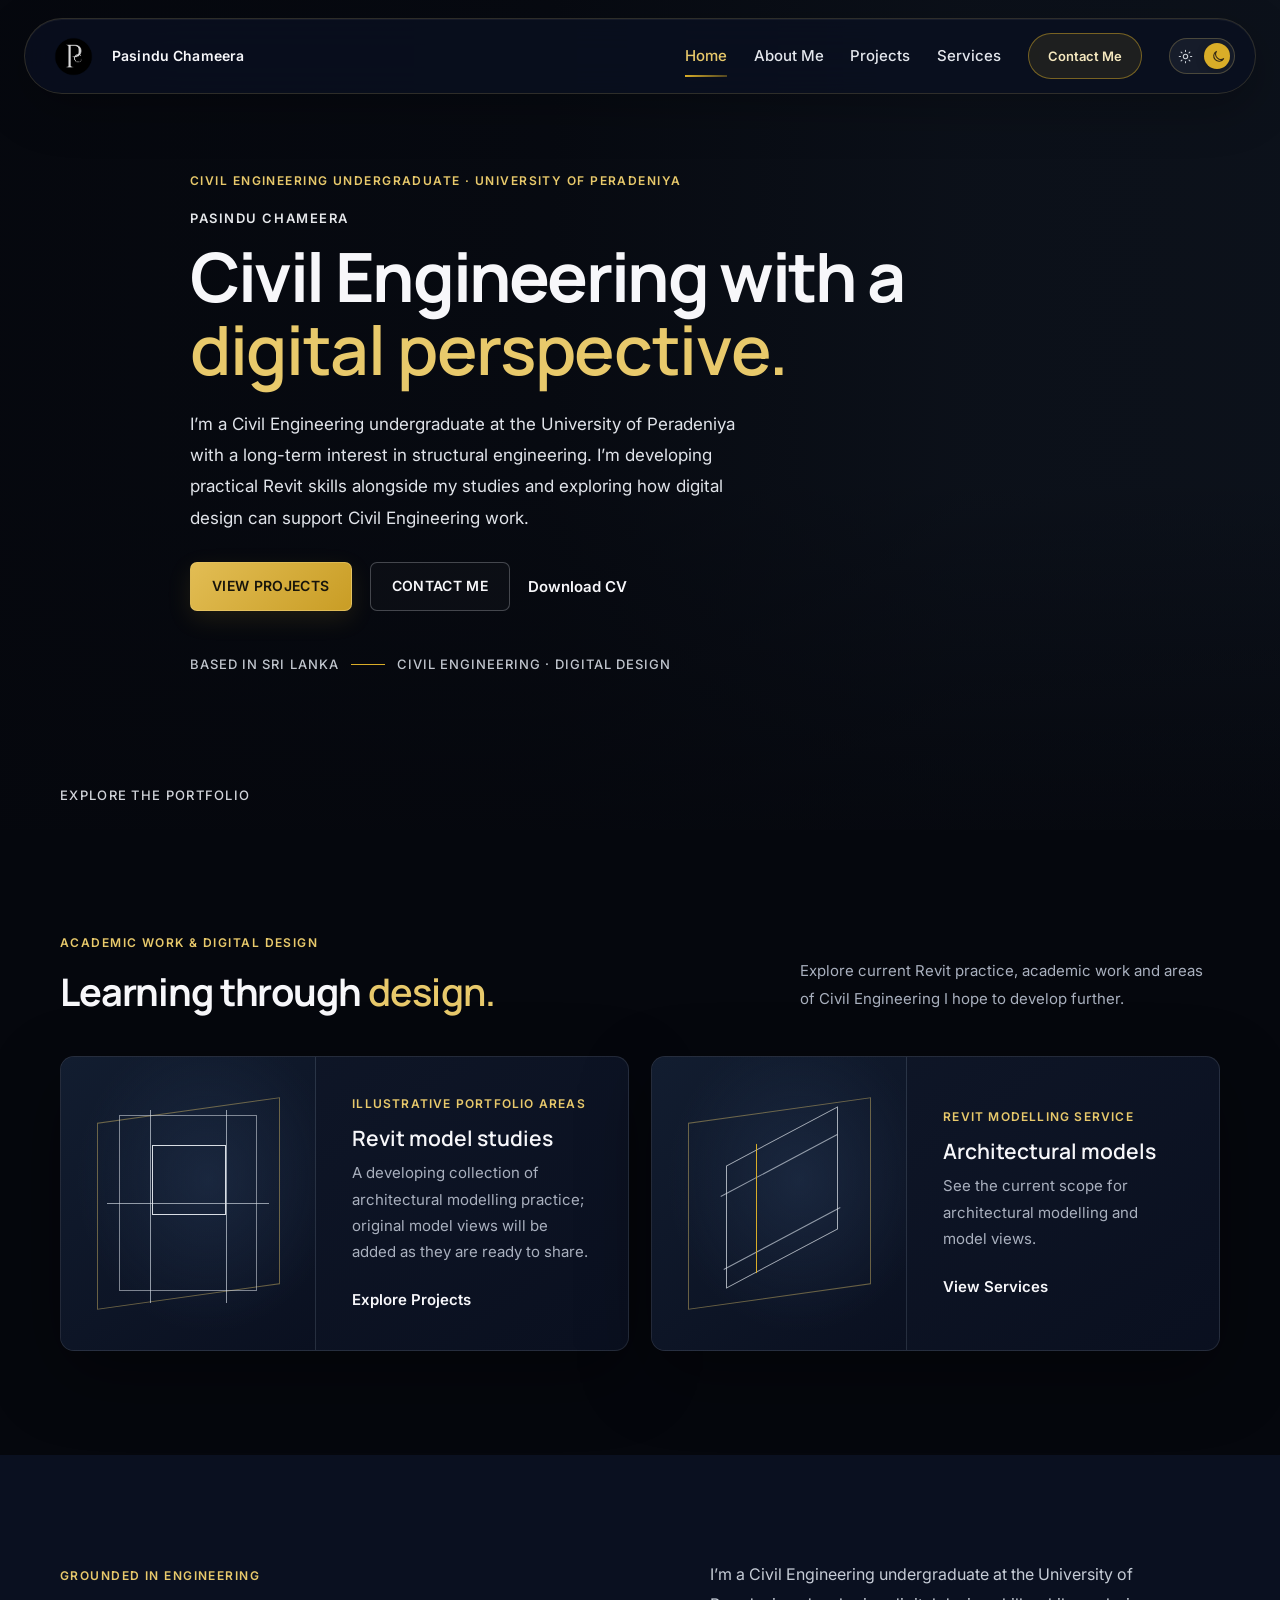
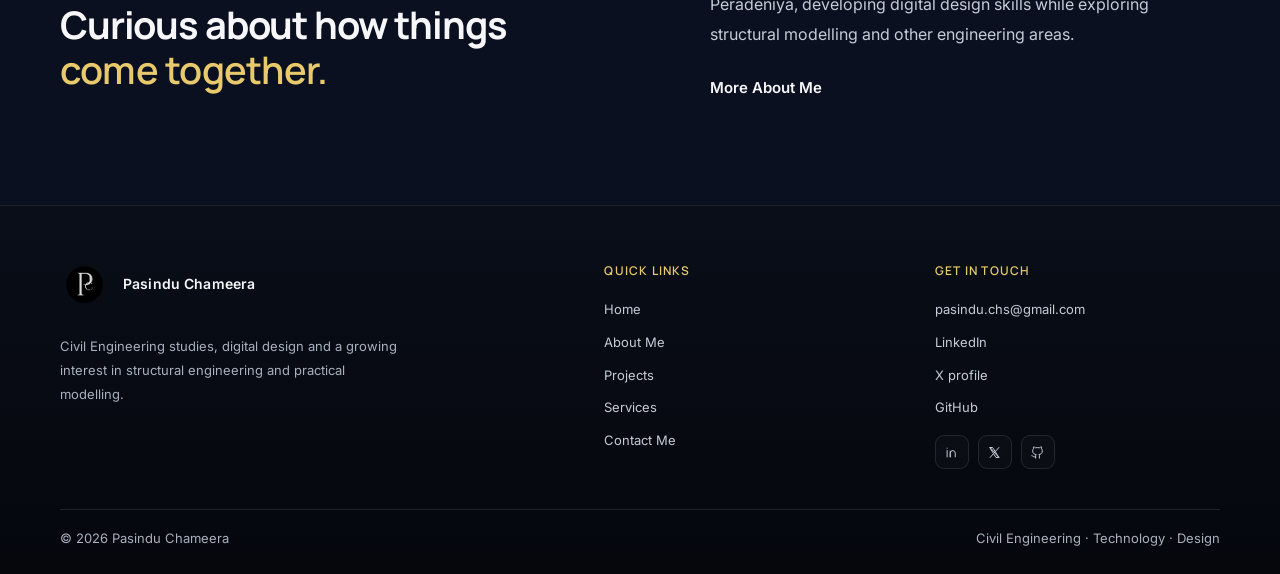
==== commit b94b0c49: "Update portfolio and add project gallery" ====
--- a/index.html
+++ b/index.html
@@ -1,24 +1,64 @@
 <!doctype html>
-<html lang="en" data-theme="light">
+<html lang="en">
 <head>
-<meta charset="utf-8"><meta name="viewport" content="width=device-width, initial-scale=1"><meta name="theme-color" content="#FFFFFF">
-<meta name="description" content="Pasindu Chameera is a Civil Engineering undergraduate interested in structural engineering and Revit modelling.">
-<title>Pasindu Chameera | Revit Modelling Portfolio</title>
-<link rel="preconnect" href="https://images.unsplash.com"><link rel="preconnect" href="https://fonts.googleapis.com"><link rel="preconnect" href="https://fonts.gstatic.com" crossorigin><link href="https://fonts.googleapis.com/css2?family=Inter:wght@400;500;600;700&display=swap" rel="stylesheet">
-<link rel="stylesheet" href="styles.css"><script src="script.js" defer></script>
+  <meta charset="utf-8">
+  <meta name="viewport" content="width=device-width, initial-scale=1">
+  <meta name="theme-color" content="#05070D"><script>(function(){try{if(localStorage.getItem('portfolio-theme')==='light'){document.documentElement.dataset.theme='light';const m=document.querySelector('meta[name="theme-color"]');if(m)m.content='#F4F6F8'}}catch{}})();</script>
+  <meta name="description" content="Pasindu Chameera, Civil Engineering undergraduate at the University of Peradeniya with interests in structural engineering and digital design.">
+  <title>Pasindu Chameera | Civil Engineering &amp; Revit Portfolio</title>
+  <link rel="preconnect" href="https://images.unsplash.com">
+  <link rel="preconnect" href="https://fonts.googleapis.com">
+  <link rel="preconnect" href="https://fonts.gstatic.com" crossorigin>
+  <link href="https://fonts.googleapis.com/css2?family=Inter:wght@400;500;600&family=Manrope:wght@600;700&display=swap" rel="stylesheet">
+  
+  <link rel="stylesheet" href="styles.css">
+  <script src="script.js" defer></script>
 </head>
-<body><a class="skip-link" href="#main">Skip to content</a>
-<header class="site-header"><a class="brand" href="#top" aria-label="Home"><img class="brand-logo" src="pc-monogram.png" alt="Pasindu Chameera monogram logo"></a><nav id="primary-nav" class="primary-nav" aria-label="Main navigation"><a href="#top">Home</a><a href="#about">About Me</a><a href="#work">Projects</a><a href="#skills">Skills &amp; Tools</a><a href="#services">Services</a><a href="#contact">Contact Me</a></nav><button class="theme-toggle" type="button" aria-pressed="false" aria-label="Switch to dark mode"><span class="theme-switch" aria-hidden="true"><svg class="sun-icon" viewBox="0 0 24 24"><circle cx="12" cy="12" r="4"></circle><path d="M12 2v2m0 16v2M4.93 4.93l1.42 1.42m11.3 11.3 1.42 1.42M2 12h2m16 0h2M4.93 19.07l1.42-1.42m11.3-11.3 1.42-1.42"></path></svg><svg class="moon-icon" viewBox="0 0 24 24"><path d="M20.2 15.4A8.5 8.5 0 0 1 8.6 3.8 8.7 8.7 0 1 0 20.2 15.4Z"></path></svg><span class="theme-thumb"></span></span><span class="theme-label">Light</span></button><button class="menu-toggle" aria-expanded="false" aria-controls="primary-nav" aria-label="Open navigation"><span></span><span></span></button></header>
-<main id="main">
-<section class="hero" id="top" aria-labelledby="hero-title"><div class="hero-image" role="img" aria-label="Modern residential house exterior"></div><div class="hero-shade"></div><div class="hero-copy"><p class="eyebrow light">Civil Engineering Undergraduate · University of Peradeniya</p><h1 id="hero-title">Pasindu Chameera</h1><p class="hero-intro">I’m developing practical skills in engineering design and digital modelling. I’m currently learning Revit and creating 3D models from 2D floor plans, with a long-term goal of growing into structural modelling and other areas of Civil Engineering.</p><div class="hero-actions"><a class="button button-bronze" href="#work">View my work</a><a class="text-link light-link" href="#contact">Contact Me</a></div></div><a class="scroll-cue" href="#about">Civil Engineering · Revit modelling</a></section>
-<section class="intro section-pad" id="about"><div class="section-label"><span>01</span><span class="label-line"></span><span>ABOUT ME</span></div><div class="about-profile"><div class="about-copy"><h2>About Me</h2><p class="lead">I am a Civil Engineering undergraduate at the University of Peradeniya, building a strong foundation in engineering while developing practical digital modelling skills.</p><p>I am currently learning Revit by converting 2D floor plans into 3D models, including architectural elements such as walls, doors, windows, stairs, floors and roofs. Over time, I hope to expand into structural modelling and other areas of Civil Engineering.</p><p>During my school years, I actively participated in leadership activities, drawing competitions, sports, and other extracurricular events, gaining valuable experience beyond the classroom. These experiences helped me develop teamwork, creativity, discipline, and confidence. I am now building on these qualities as I pursue my Civil Engineering education and develop practical digital modelling skills.</p><dl class="profile-details"><div><dt>Education</dt><dd>Civil Engineering undergraduate, University of Peradeniya</dd></div><div><dt>Current focus</dt><dd>Developing Revit 3D modelling from 2D plans</dd></div><div><dt>Career direction</dt><dd>Structural modelling and broader Civil Engineering</dd></div></dl></div><div class="about-media"><div class="profile-photo-frame"><img class="profile-photo" src="assets/pasindu-profile.png" alt="Portrait of Pasindu Chameera" loading="lazy"></div><div class="certificate-gallery"><a class="certificate-thumb" href="assets/certificate-collection.jpg" target="_blank" rel="noopener noreferrer" aria-label="Open the supplied certificate collage at full size"><img src="assets/certificate-collection.jpg" alt="Supplied collage of certificates and school achievements" loading="lazy"></a></div></div></div></section>
-<section class="work section-pad" id="work"><div class="section-label"><span>02</span><span class="label-line"></span><span>PROJECTS</span></div><div class="section-heading"><div><p class="eyebrow">Academic and practice work</p><h2>Project work</h2></div><p class="heading-note">This gallery is ready for genuine Revit model views, screenshots, academic assignments and future engineering projects. No completed project or client work is claimed here.</p></div><div class="project-placeholders"><article><span>01</span><h3>Revit models</h3><p>Space for model views and screenshots when ready to share.</p></article><article><span>02</span><h3>Academic work</h3><p>Space for relevant Civil Engineering coursework and assignments.</p></article><article><span>03</span><h3>Future engineering projects</h3><p>Space to document work as my skills and experience develop.</p></article></div><p class="portfolio-note">I will add original images and descriptions as the work becomes available.</p></section>
-<section class="skills section-pad" id="skills"><div class="section-label"><span>03</span><span class="label-line"></span><span>SKILLS &amp; TOOLS</span></div><div class="skills-layout"><div><p class="eyebrow">Current toolkit</p><h2>Skills in development</h2></div><div class="skill-content"><p class="lead">I’m building familiarity with these tools as part of my Civil Engineering studies.</p><div class="tool-list"><article><h3>Revit</h3><p>Beginner; learning 3D architectural modelling of walls, doors, windows, stairs, floors and roofs from 2D plans.</p></article><article><h3>AutoCAD</h3><p>Part of my current engineering design toolkit.</p></article><article><h3>Python</h3><p>Currently learning the fundamentals.</p></article><article><h3>Excel</h3><p>Currently learning and building practical familiarity.</p></article></div><p class="skill-footnote">My proficiency is developing; I do not claim expert-level skills.</p></div></div></section>
-<section class="services section-pad" id="services"><div class="section-label light-label"><span>04</span><span class="label-line"></span><span>SERVICES</span></div><div class="services-layout"><div><p class="eyebrow light">My intended freelance service</p><h2>2D plans into Revit</h2><p class="services-intro">I’m developing a service to convert supplied 2D architectural floor plans into basic 3D Revit models. I’m a beginner, so each request would need a clear, agreed scope.</p><a class="button button-outline" href="#contact">Discuss a floor plan</a></div><div class="service-list"><div class="service-row"><span>01</span><div><h3>2D plan to 3D model</h3><p>Build a basic Revit model from a supplied architectural floor plan.</p></div></div><div class="service-row"><span>02</span><div><h3>Modelled elements</h3><p>Walls, doors, windows, stairs, floors and roofs, based on the plan and agreed scope.</p></div></div><div class="service-row"><span>03</span><div><h3>Basic model views</h3><p>Provide clear views of the model for review, subject to the agreed deliverables.</p></div></div><p class="scope-note">This is an intended beginner-level service. I do not claim professional experience or offer structural design or engineering approval.</p></div></div></section>
-<section class="cv-band" aria-label="Curriculum vitae"><div class="cv-mark" aria-hidden="true">CV</div><div><p class="eyebrow light">Curriculum vitae</p><h2>Curriculum Vitae</h2></div><div class="cv-action"><p>Download my latest CV.</p><a class="button button-outline" href="Pasindu_Chameera_CV.pdf" download="Pasindu_Chameera_CV.pdf">Download CV</a></div></section>
-<section class="contact section-pad" id="contact"><div class="section-label"><span>05</span><span class="label-line"></span><span>CONTACT ME</span></div><div class="contact-layout"><div><p class="eyebrow">Have a plan to explore?</p><h2>Contact details</h2><p class="contact-intro">For questions or to discuss a 2D plan and a beginner-level Revit modelling scope, contact me here.</p><a class="email-link" href="mailto:pasindu.chs@gmail.com">pasindu.chs@gmail.com</a><div class="contact-social"><a href="https://www.linkedin.com/in/pasindu-chameera" target="_blank" rel="noopener noreferrer">LinkedIn</a><a href="https://x.com/PasinduChamee" target="_blank" rel="noopener noreferrer">X</a></div></div><form class="contact-form" id="contact-form" method="post" action="https://formspree.io/f/mjygreng" aria-describedby="form-status"><label for="contact-name">Name</label><input id="contact-name" name="name" type="text" autocomplete="name" placeholder="Enter your Name" required><label for="contact-email">Email</label><input id="contact-email" name="email" type="email" autocomplete="email" placeholder="Enter a valid email address" required><label for="contact-message">Message</label><textarea id="contact-message" name="message" rows="5" placeholder="Enter your message" required></textarea><input type="hidden" name="_subject" value="New portfolio enquiry"><button class="button button-bronze" type="submit">Send Message</button><p class="form-status" id="form-status" role="status" aria-live="polite"></p></form></div></section>
-</main><footer class="site-footer"><a class="brand footer-brand" href="#top" aria-label="Home"><img class="brand-logo" src="pc-monogram.png" alt="Pasindu Chameera monogram logo"></a><p>Made with care in Sri Lanka · © <span id="year"></span> Pasindu Chameera</p><a href="#top" class="back-top">Back to top</a></footer>
-</body></html>
-
-
-
+<body>
+  <a class="skip-link" href="#main">Skip to content</a>
+  <header class="site-header">
+    <a class="brand" href="index.html" aria-label="Pasindu Chameera home"><img src="pc-monogram.png" alt="" class="brand-mark"><span><strong>Pasindu Chameera</strong></span></a>
+    <button class="menu-toggle" type="button" aria-expanded="false" aria-controls="primary-nav" aria-label="Open navigation"><span></span><span></span></button>
+    <nav class="primary-nav" id="primary-nav" aria-label="Main navigation">
+      <a href="index.html" aria-current="page">Home</a><a href="about.html">About Me</a><a href="projects.html">Projects</a><a href="services.html">Services</a><a class="nav-contact" href="contact.html">Contact Me</a><button class="theme-toggle" type="button" data-theme-toggle aria-label="Switch to light theme" aria-pressed="false">
+  <svg class="theme-icon theme-icon-sun" viewBox="0 0 24 24" aria-hidden="true"><circle cx="12" cy="12" r="3.5"></circle><path d="M12 2v2m0 16v2M4.93 4.93l1.42 1.42m11.3 11.3 1.42 1.42M2 12h2m16 0h2M4.93 19.07l1.42-1.42m11.3-11.3 1.42-1.42"></path></svg>
+  <svg class="theme-icon theme-icon-moon" viewBox="0 0 24 24" aria-hidden="true"><path d="M20.2 15.4A8.5 8.5 0 0 1 8.6 3.8 8.5 8.5 0 1 0 20.2 15.4Z"></path></svg>
+  <span class="theme-toggle-thumb" aria-hidden="true"></span>
+</button>
+    </nav>
+  </header>
+  <main id="main">
+    <section class="home-hero" aria-labelledby="hero-title">
+      <div class="hero-shade" aria-hidden="true"></div>
+      <div class="hero-content page-width">
+        <div class="hero-copy">
+          <p class="eyebrow">Civil Engineering Undergraduate · University of Peradeniya</p>
+          <p class="hero-name">Pasindu Chameera</p>
+          <h1 id="hero-title">Civil Engineering with a <em>digital perspective.</em></h1>
+          <p class="hero-intro">I’m a Civil Engineering undergraduate at the University of Peradeniya with a long-term interest in structural engineering. I’m developing practical Revit skills alongside my studies and exploring how digital design can support Civil Engineering work.</p>
+          <div class="hero-actions"><a class="button button-bronze" href="projects.html">View Projects</a><a class="button button-quiet" href="contact.html">Contact Me</a><a class="text-link" href="Pasindu_Chameera_CV.pdf" download="Pasindu_Chameera_CV.pdf">Download CV</a></div>
+          <div class="hero-meta"><span>Based in Sri Lanka</span><span class="meta-rule"></span><span>Civil Engineering · Digital design</span></div>
+        </div>
+      </div>
+      <a class="hero-scroll" href="#featured">Explore the portfolio </a>
+    </section>
+    <section class="section section-featured" id="featured">
+      <div class="page-width">
+        <div class="section-heading"><div><p class="eyebrow">Academic work &amp; digital design</p><h2>Learning through <em>design.</em></h2></div><p class="section-intro">Explore current Revit practice, academic work and areas of Civil Engineering I hope to develop further.</p></div>
+        <div class="feature-grid">
+          <a class="feature-card" href="projects.html"><div class="drawing drawing-plan" aria-hidden="true"><span></span><span></span><span></span><i></i><b></b></div><div class="card-copy"><p class="card-kicker">Illustrative portfolio areas</p><h3>Revit model studies</h3><p>A developing collection of architectural modelling practice; original model views will be added as they are ready to share.</p><span class="card-link">Explore Projects </span></div></a>
+          <a class="feature-card" href="services.html"><div class="drawing drawing-volume" aria-hidden="true"><span></span><span></span><i></i><b></b></div><div class="card-copy"><p class="card-kicker">Revit modelling service</p><h3>Architectural models</h3><p>See the current scope for architectural modelling and model views.</p><span class="card-link">View Services </span></div></a>
+        </div>
+      </div>
+    </section>
+    <section class="home-about section section-soft">
+      <div class="page-width home-about-inner"><div><p class="eyebrow">Grounded in engineering</p><h2>Curious about how things <em>come together.</em></h2></div><div><p class="body-copy">I’m a Civil Engineering undergraduate at the University of Peradeniya, developing digital design skills while exploring structural modelling and other engineering areas.</p><a class="text-link" href="about.html">More About Me </a></div></div>
+    </section>
+  </main>
+  <footer class="site-footer"><div class="page-width"><div class="footer-main">
+  <div><a class="brand footer-brand" href="index.html" aria-label="Pasindu Chameera home"><img src="pc-monogram.png" alt="" class="brand-mark"><span><strong>Pasindu Chameera</strong></span></a><p class="footer-description">Civil Engineering studies, digital design and a growing interest in structural engineering and practical modelling.</p></div>
+  <div class="footer-col"><h2>Quick links</h2><nav class="footer-links" aria-label="Footer navigation"><a href="index.html">Home</a><a href="about.html">About Me</a><a href="projects.html">Projects</a><a href="services.html">Services</a><a href="contact.html">Contact Me</a></nav></div>
+  <div class="footer-col"><h2>Get in touch</h2><div class="footer-contact"><a href="mailto:pasindu.chs@gmail.com">pasindu.chs@gmail.com</a><a href="https://www.linkedin.com/in/pasindu-chameera" target="_blank" rel="noopener noreferrer">LinkedIn</a><a href="https://x.com/PasinduChamee" target="_blank" rel="noopener noreferrer">X profile</a><a href="https://github.com/pasinduchs" target="_blank" rel="noopener noreferrer">GitHub</a></div><div class="social-links"><a href="https://www.linkedin.com/in/pasindu-chameera" target="_blank" rel="noopener noreferrer" aria-label="LinkedIn profile"><svg viewBox="0 0 24 24" aria-hidden="true"><path d="M5 9v10M5 5v.01M10 19v-6a4 4 0 0 1 8 0v6M10 10v9"/></svg></a><a href="https://x.com/PasinduChamee" target="_blank" rel="noopener noreferrer" aria-label="X profile"><svg viewBox="0 0 24 24" aria-hidden="true"><path d="m5 4 14 16M19 4 5 20M5 4h4l10 16h-4z"/></svg></a><a href="https://github.com/pasinduchs" target="_blank" rel="noopener noreferrer" aria-label="GitHub profile"><svg viewBox="0 0 24 24" aria-hidden="true"><path d="M9 19c-4 1-4-2-6-2m12 4v-3.5a3 3 0 0 0-.8-2.3c2.7-.3 5.5-1.3 5.5-6A4.7 4.7 0 0 0 18.4 6 4.3 4.3 0 0 0 18.3 3S17.3 2.7 15 4.5a12.5 12.5 0 0 0-6 0C6.7 2.7 5.7 3 5.7 3A4.3 4.3 0 0 0 5.6 6 4.7 4.7 0 0 0 4.3 9.2c0 4.7 2.8 5.7 5.5 6A3 3 0 0 0 9 17.5V21"/></svg></a></div></div>
+</div><div class="footer-bottom"><p>© <span id="year"></span> Pasindu Chameera</p><p>Civil Engineering · Technology · Design</p></div></div></footer>
+</body>
+</html>
--- a/styles.css
+++ b/styles.css
@@ -1,90 +1,395 @@
-:root{color-scheme:light;--navy:#14243A;--white:#FFFFFF;--bronze:#B58B55;--bg:#F5F6F8;--surface:#EDF0F3;--text:#14243A;--muted:#657282;--border:#D9DEE4;--card:#FFFFFF;--shadow:0 16px 44px rgba(20,36,58,.08)}
-html[data-theme=dark]{color-scheme:dark;--bg:#14243A;--surface:#1B2D46;--text:#F4F6F8;--muted:#B5C0CC;--border:#354760;--card:#1B2D46;--shadow:0 16px 44px rgba(0,0,0,.2)}
-*{box-sizing:border-box}html{scroll-behavior:smooth;scroll-padding-top:82px}body{margin:0;background:var(--bg);color:var(--text);font:400 15px/1.7 Inter,Arial,sans-serif;-webkit-font-smoothing:antialiased;transition:background .2s,color .2s}a{color:inherit;text-decoration:none}button,input,textarea{font:inherit}a:focus-visible,button:focus-visible,input:focus-visible,textarea:focus-visible{outline:2px solid var(--bronze);outline-offset:3px}.skip-link{position:absolute;left:-999px;top:0;background:#fff;color:var(--navy);padding:12px;z-index:20}.skip-link:focus{left:12px}
-.site-header{min-height:82px;display:flex;align-items:center;justify-content:space-between;gap:24px;padding:12px 7.2%;background:var(--bg);position:sticky;top:0;z-index:5;border-bottom:1px solid var(--border)}.brand{display:flex;align-items:center;flex:none}.brand-logo{display:block;width:52px;height:52px;object-fit:contain}.primary-nav{display:flex;align-items:center;gap:clamp(12px,1.8vw,25px);font-size:12px;color:var(--muted)}.primary-nav a:hover,.text-link:hover,.contact-social a:hover,.back-top:hover{color:var(--bronze)}.primary-nav a:last-of-type{color:var(--text);font-weight:700}.theme-toggle{border:1px solid var(--border);background:transparent;color:var(--text);padding:8px 12px;min-width:94px;cursor:pointer;font-size:11px;font-weight:600}.theme-toggle:hover{border-color:var(--bronze);color:var(--bronze)}.menu-toggle{display:none}
-.hero{height:min(760px,calc(100vh - 82px));min-height:610px;position:relative;overflow:hidden;color:#fff;background:var(--navy)}.hero-image,.hero-shade{position:absolute;inset:0}.hero-image{background:url('https://images.unsplash.com/photo-1600585154340-be6161a56a0c?auto=format&fit=crop&w=2400&q=88') center 55%/cover;transform:scale(1.015);animation:heroEnter 1.2s ease-out both}.hero-shade{background:linear-gradient(90deg,rgba(10,22,38,.84),rgba(14,27,43,.57) 48%,rgba(14,27,43,.16)),linear-gradient(0deg,rgba(10,22,38,.34),transparent 45%)}.hero-copy{position:absolute;left:12.5%;top:18%;width:min(650px,68%);animation:copyEnter .8s .15s both}.eyebrow{font-size:10px;line-height:1.5;font-weight:700;text-transform:uppercase;letter-spacing:1.7px;color:var(--muted);margin:0 0 20px}.eyebrow.light{color:#E2E7EC}.hero h1,.section-pad h2,.cv-band h2{font-size:clamp(44px,6.2vw,78px);font-weight:500;line-height:1.08;letter-spacing:-3px;margin:0}.hero h1 em,.section-pad h2 em,.cv-band h2 em{font-weight:400;color:var(--bronze)}.hero-intro{font-size:15px;line-height:1.8;max-width:490px;color:rgba(255,255,255,.92);margin:24px 0 29px}.hero-actions{display:flex;align-items:center;gap:24px}.button{display:inline-flex;justify-content:center;align-items:center;padding:13px 18px;font-size:12px;font-weight:700;transition:transform .2s,background .2s,border .2s}.button:hover{transform:translateY(-2px)}.button-bronze{background:var(--bronze);color:#fff;border:1px solid var(--bronze)}.button-bronze:hover{background:#9F7744}.text-link{font-size:12px;font-weight:700;display:inline-flex;align-items:center;min-height:44px}.light-link{color:white}.hero-note{position:absolute;right:8%;bottom:16%;display:flex;gap:13px;align-items:flex-start;color:rgba(255,255,255,.9);font-size:11px;line-height:1.8}.note-rule{display:block;width:34px;height:1px;background:var(--bronze);margin-top:11px}.scroll-cue{position:absolute;bottom:32px;left:7.2%;font-size:10px;font-weight:700;letter-spacing:1.5px;text-transform:uppercase;color:rgba(255,255,255,.8)}.hero-index{position:absolute;bottom:31px;right:7.2%;font-size:10px;font-weight:600;letter-spacing:1.5px}.hero-index span{color:var(--bronze);padding:0 7px}
-.section-pad{padding:100px 12.5%}.section-label{display:flex;align-items:center;gap:13px;color:var(--muted);font-size:9px;font-weight:700;letter-spacing:1.5px}.section-label>span:first-child{color:var(--bronze);font-size:11px}.label-line{width:37px;height:1px;background:var(--border)}.intro-layout{display:grid;grid-template-columns:1.1fr .9fr;gap:9%;align-items:end;margin:48px 0 64px}.section-pad h2,.cv-band h2{font-size:clamp(40px,5vw,62px);letter-spacing:-2.5px}.intro-body{max-width:500px;padding-bottom:5px}.lead{font-size:18px;line-height:1.6;font-weight:500;color:var(--text);margin:0 0 16px}.intro-body>p:not(.lead),.practice-copy>p:not(.eyebrow){font-size:14px;line-height:1.85;color:var(--muted);margin:0 0 20px}.principles{border-top:1px solid var(--border);display:grid;grid-template-columns:repeat(3,1fr);gap:5%;padding-top:25px}.principles div{display:grid;grid-template-columns:26px 1fr;column-gap:9px;align-items:start}.principles span{font-size:10px;font-weight:700;color:var(--bronze)}.principles strong{font-size:13px}.principles p{grid-column:2;margin:5px 0 0;font-size:12px;line-height:1.7;color:var(--muted)}
-.work{background:var(--surface)}.section-heading{display:flex;justify-content:space-between;align-items:end;gap:30px;margin:45px 0 38px}.heading-note{max-width:390px;font-size:13px;line-height:1.8;color:var(--muted);margin:0 0 4px}.practice-card{display:grid;grid-template-columns:.92fr 1.08fr;background:var(--card);border:1px solid var(--border);box-shadow:var(--shadow)}.practice-visual{min-height:330px;position:relative;overflow:hidden;background:linear-gradient(140deg,#DFE4E8,#B9C2CC)}.practice-visual:before,.practice-visual:after{content:"";position:absolute;background:rgba(255,255,255,.52)}.practice-visual:before{width:115%;height:1px;left:-5%;top:48%;transform:rotate(-23deg)}.practice-visual:after{width:1px;height:140%;left:51%;top:-15%;transform:rotate(27deg)}.plan-line{position:absolute;height:2px;background:#fff;box-shadow:0 0 0 1px rgba(20,36,58,.12);z-index:1}.plan-a{width:75%;left:12%;top:32%;transform:rotate(90deg)}.plan-b{width:75%;left:12%;top:67%;transform:rotate(90deg)}.plan-c{width:68%;left:16%;top:50%}.plan-room{position:absolute;z-index:2;left:27%;top:35%;width:42%;height:30%;border:2px solid #fff;box-shadow:0 0 0 1px rgba(20,36,58,.2);background:rgba(20,36,58,.05)}.practice-copy{padding:clamp(25px,5vw,55px);align-self:center}.practice-copy h3{font-size:clamp(22px,3vw,32px);line-height:1.25;margin:0 0 14px}.practice-copy ul{padding-left:18px;color:var(--muted);font-size:13px;line-height:1.9}
-.skills-layout{display:grid;grid-template-columns:.9fr 1.1fr;gap:12%;margin-top:50px;align-items:start}.skill-content .lead{max-width:430px}.tool-list{display:grid;grid-template-columns:1fr 1fr;border-top:1px solid var(--border);margin-top:25px}.tool-list article{padding:16px 14px 15px 0;border-bottom:1px solid var(--border)}.tool-list h3{font-size:14px;margin:0 0 5px}.tool-list p{font-size:12px;line-height:1.7;color:var(--muted);margin:0}.skill-footnote{font-size:12px;color:var(--muted);margin-top:17px}
-.services{background:var(--navy);color:#fff}.light-label{color:#D1D9E2}.services-layout{display:grid;grid-template-columns:.92fr 1.08fr;gap:12%;margin-top:50px}.services h2{font-size:clamp(42px,5.3vw,64px)}.services h2 em{color:#D0AD7B}.services-intro{max-width:430px;font-size:14px;line-height:1.85;color:#D1D9E2;margin:23px 0 27px}.button-outline{border:1px solid rgba(255,255,255,.55);color:#fff;background:transparent}.button-outline:hover{background:rgba(255,255,255,.1);border-color:var(--bronze)}.service-list{padding-top:5px}.service-row{display:grid;grid-template-columns:30px 1fr;gap:12px;padding:18px 0;border-top:1px solid rgba(255,255,255,.2)}.service-row>span:first-child{font-size:10px;font-weight:700;color:#D0AD7B;padding-top:3px}.service-row h3{font-size:14px;margin:0 0 5px}.service-row p{font-size:13px;line-height:1.75;color:#D1D9E2;margin:0}.scope-note{font-size:12px;line-height:1.8;color:#CBD4DE;margin:17px 0 0}
-.cv-band{background:#1B2D46;color:white;padding:66px 12.5%;display:grid;grid-template-columns:100px 1fr 1fr;gap:5%;align-items:center;border-top:1px solid rgba(255,255,255,.12)}.cv-mark{font-size:46px;font-weight:600;letter-spacing:-3px;color:var(--bronze)}.cv-band .eyebrow{margin-bottom:12px}.cv-band h2{font-size:clamp(34px,4.3vw,50px)}.cv-action{padding-top:15px}.cv-action p{font-size:13px;color:#D1D9E2;margin:0 0 17px}
-.contact-layout{display:grid;grid-template-columns:1fr 1fr;gap:12%;margin-top:50px}.contact-intro{max-width:380px;font-size:14px;line-height:1.8;color:var(--muted);margin-top:20px}.email-link{display:inline-block;font-size:clamp(16px,2vw,21px);font-weight:500;border-bottom:1px solid var(--border);padding:0 0 10px}.contact-social{display:flex;gap:22px;margin-top:22px;font-size:13px;font-weight:700}.contact-form{display:grid;grid-template-columns:1fr;gap:9px;align-content:start}.contact-form label{font-size:10px;font-weight:700;letter-spacing:1px;text-transform:uppercase;color:var(--muted);margin-top:5px}.contact-form input:not([type=hidden]),.contact-form textarea{width:100%;border:1px solid var(--border);background:var(--card);padding:12px;color:var(--text);font-size:14px;border-radius:0}.contact-form textarea{min-height:130px;resize:vertical}.contact-form input:focus,.contact-form textarea:focus{outline:2px solid var(--bronze);border-color:var(--bronze)}.contact-form .button{justify-self:start;margin-top:6px;cursor:pointer}.form-status{font-size:12px;color:var(--muted);margin:0}.site-footer{border-top:1px solid var(--border);padding:22px 7.2%;display:flex;justify-content:space-between;align-items:center}.footer-brand .brand-logo{width:42px;height:42px}.site-footer p,.back-top{font-size:11px;color:var(--muted);margin:0}.back-top{font-weight:700}
-@keyframes heroEnter{from{transform:scale(1.06);opacity:.72}to{transform:scale(1.015);opacity:1}}@keyframes copyEnter{from{opacity:0;transform:translateY(13px)}to{opacity:1;transform:translateY(0)}}@media(max-width:1050px){.site-header{padding-left:5%;padding-right:5%}.primary-nav{gap:12px}.primary-nav a{font-size:11px}.section-pad{padding-left:9%;padding-right:9%}.cv-band{padding-left:9%;padding-right:9%}}
-@media(max-width:760px){html{scroll-padding-top:70px}.site-header{min-height:70px;padding:8px 6%;gap:10px}.brand-logo{width:44px;height:44px}.menu-toggle{border:0;background:none;padding:12px;display:flex;flex-direction:column;gap:5px;order:3}.menu-toggle span{width:23px;height:2px;background:var(--text)}.primary-nav{display:none;position:absolute;top:69px;left:0;right:0;background:var(--bg);padding:18px 7% 24px;box-shadow:var(--shadow);border-bottom:1px solid var(--border);flex-direction:column;align-items:flex-start;gap:10px}.primary-nav.is-open{display:flex}.primary-nav a{font-size:14px;min-height:38px;display:flex;align-items:center}.primary-nav .theme-toggle{display:none}.hero{height:calc(91svh - 70px);min-height:580px;max-height:750px}.hero-image{background-position:58% center}.hero-shade{background:linear-gradient(90deg,rgba(10,22,38,.84),rgba(14,27,43,.42)),linear-gradient(0deg,rgba(10,22,38,.42),transparent 55%)}.hero-copy{top:18%;left:7%;width:86%}.hero h1{font-size:clamp(40px,10.5vw,65px);letter-spacing:-1.8px}.hero-intro{max-width:430px;font-size:14px}.hero-actions{gap:16px;flex-wrap:wrap}.button{padding:12px 15px}.hero-note{right:7%;bottom:13%;font-size:10px}.scroll-cue{left:7%;bottom:25px}.hero-index{right:7%;bottom:24px}.section-pad{padding:72px 7%}.intro-layout,.skills-layout,.contact-layout,.services-layout{grid-template-columns:1fr;gap:25px;margin-top:38px}.section-pad h2{font-size:clamp(38px,10vw,54px);letter-spacing:-1.8px}.intro-layout{margin-bottom:42px}.intro-body{max-width:none}.lead{font-size:17px}.principles{grid-template-columns:1fr;gap:16px;padding-top:20px}.principles p{margin-top:2px}.section-heading{display:block;margin:38px 0 30px}.heading-note{margin:16px 0 0}.practice-card{grid-template-columns:1fr}.practice-visual{min-height:230px}.practice-copy{padding:25px}.tool-list{grid-template-columns:1fr}.services-layout{margin-top:38px;gap:32px}.service-row{padding:15px 0}.skills-layout{margin-top:38px}.cv-band{padding:46px 7%;grid-template-columns:1fr 1fr;gap:10px}.cv-mark{font-size:36px}.cv-band h2{font-size:clamp(30px,8vw,43px)}.cv-action{grid-column:2;padding-top:4px}.contact-layout{margin-top:38px;gap:24px}.site-footer{padding:18px 6%;gap:12px}.site-footer p{font-size:10px}}
-@media(max-width:420px){.brand-logo{width:39px;height:39px}.theme-toggle{min-width:84px;padding:7px 9px;font-size:10px}.hero-actions{align-items:flex-start;flex-direction:column;gap:6px}.hero-note{bottom:12%}.cv-band{grid-template-columns:1fr}.cv-mark{display:none}.cv-action{grid-column:1}}
-@media(prefers-reduced-motion:reduce){*,*:before,*:after{scroll-behavior:auto!important;animation-duration:.01ms!important;animation-iteration-count:1!important;transition-duration:.01ms!important}}
-html[data-theme=dark] .brand-logo{filter:invert(1)}
-
-/* Profile, certificate and project placeholders */
-.intro-layout{display:block;margin:34px 0 0}
-.about-profile{display:grid;grid-template-columns:minmax(220px,310px) minmax(0,1fr);gap:clamp(28px,6vw,76px);align-items:center;margin:28px 0 58px}
-.profile-photo{display:block;width:100%;aspect-ratio:4/5;object-fit:cover;object-position:center 28%;border:1px solid var(--border);box-shadow:var(--shadow)}
-.about-copy{max-width:690px}.about-copy h2,.section-heading h2,.skills h2,.services h2,.contact h2,.cv-band h2{font-size:clamp(32px,4vw,46px);line-height:1.2;letter-spacing:-1.5px;font-weight:500;margin:0 0 18px}.about-copy>p:not(.eyebrow){font-size:15px;line-height:1.85;color:var(--muted);margin:0 0 14px}.about-copy .lead{color:var(--text);font-size:17px}
-.profile-details{display:grid;grid-template-columns:1fr 1fr;gap:15px 28px;margin:25px 0 0}.profile-details div{border-top:1px solid var(--border);padding-top:10px}.profile-details dt{font-size:10px;font-weight:700;text-transform:uppercase;letter-spacing:1px;color:var(--bronze);margin-bottom:4px}.profile-details dd{font-size:13px;line-height:1.65;color:var(--text);margin:0}
-.certificates{border-top:1px solid var(--border);padding-top:30px}
-.project-placeholders{display:grid;grid-template-columns:repeat(3,minmax(0,1fr));gap:18px}.project-placeholders article{min-height:175px;background:var(--card);border:1px solid var(--border);padding:22px;box-shadow:var(--shadow)}.project-placeholders article>span{font-size:11px;font-weight:700;color:var(--bronze)}.project-placeholders h3{font-size:17px;font-weight:600;margin:19px 0 7px}.project-placeholders p{font-size:13px;line-height:1.7;color:var(--muted);margin:0}.portfolio-note{font-size:12px;line-height:1.7;color:var(--muted);margin-top:18px}
-/* Current About Me layout: biography first, supplied images alongside */
-.about-profile{display:grid;grid-template-columns:minmax(0,1fr) minmax(240px,290px);gap:clamp(28px,5vw,64px);align-items:start;margin:28px 0 0}
-.about-copy{max-width:700px}.about-copy h2{font-size:clamp(32px,4vw,46px);line-height:1.2;letter-spacing:-1.4px;margin:0 0 18px}.about-copy>p{font-size:15px;line-height:1.85;color:var(--muted);margin:0 0 14px}.about-copy .lead{font-size:17px;color:var(--text)}
-.profile-details{display:grid;grid-template-columns:1fr 1fr;gap:15px 24px;margin:24px 0 0}.profile-details div{border-top:1px solid var(--border);padding-top:10px}.profile-details dt{font-size:10px;font-weight:700;text-transform:uppercase;letter-spacing:.8px;color:var(--bronze);margin-bottom:4px}.profile-details dd{font-size:13px;line-height:1.65;color:var(--text);margin:0}
-.about-media{display:flex;flex-direction:column;align-items:stretch;gap:13px;min-width:0}.profile-photo{display:block;width:100%;max-height:365px;aspect-ratio:4/5;object-fit:cover;object-position:center 27%;border:1px solid var(--border);box-shadow:var(--shadow)}
-.certificate-thumb{display:grid;place-items:center;width:100%;height:150px;padding:6px;background:var(--card);border:1px solid var(--border);box-shadow:var(--shadow);transition:border-color .2s}.certificate-thumb:hover{border-color:var(--bronze)}.certificate-thumb img{display:block;max-width:100%;max-height:100%;width:auto;height:auto;object-fit:contain}
-/* The hero itself extends behind the transparent header; scrolling changes only the header fill. */
-html{scroll-padding-top:76px}
-.site-header{min-height:76px;padding:9px 7.2%;gap:25px;position:sticky;top:0;margin-bottom:-76px;z-index:5;isolation:isolate;background:transparent;background-image:none;color:var(--text);border-bottom:1px solid transparent;box-shadow:none;transition:background-color .3s ease,color .25s ease,border-color .3s ease,box-shadow .3s ease}
-.site-header::before{content:none!important;display:none!important}
-.site-header.is-scrolled{background:var(--bg);background-image:none;color:var(--text);border-bottom-color:var(--border);box-shadow:0 5px 20px rgba(10,20,33,.08)}
-.site-header .brand{position:relative;z-index:1}.site-header .primary-nav,.site-header .theme-toggle,.site-header .menu-toggle{position:relative;z-index:1}
-.site-header .primary-nav{margin-left:auto;gap:clamp(13px,1.7vw,25px);font-size:13px;color:var(--text)}.site-header:not(.is-scrolled) .primary-nav{color:rgba(255,255,255,.96)}
-.site-header .primary-nav a{position:relative;min-height:42px;display:inline-flex;align-items:center;color:inherit;font-weight:500;white-space:nowrap}
-.site-header .primary-nav a::after{content:"";position:absolute;left:0;right:100%;bottom:4px;height:2px;background:#B58B55;transition:right .22s ease}.site-header .primary-nav a:hover::after,.site-header .primary-nav a[aria-current=location]::after{right:0}
-.site-header .primary-nav a:hover,.site-header .primary-nav a[aria-current=location]{color:var(--bronze)}.site-header:not(.is-scrolled) .primary-nav a:hover,.site-header:not(.is-scrolled) .primary-nav a[aria-current=location]{color:#fff}
-.site-header .primary-nav a[href="#contact"]{padding:0 13px;border:1px solid rgba(181,139,85,.85);min-height:36px}.site-header .primary-nav a[href="#contact"]::after{display:none}
-.site-header .theme-toggle{order:3;display:inline-flex;align-items:center;justify-content:center;gap:8px;min-width:unset;padding:5px 9px 5px 6px;border:1px solid rgba(255,255,255,.48);border-radius:999px;background:rgba(12,25,39,.32);color:#fff;font-size:11px;font-weight:600;line-height:1;white-space:nowrap;transition:border-color .2s,background .2s,transform .2s,color .25s}
-.site-header.is-scrolled .theme-toggle{border-color:var(--border);background:var(--card);color:var(--text)}.site-header .theme-toggle:hover{border-color:var(--bronze)}
-.theme-switch{position:relative;display:inline-flex;align-items:center;width:48px;height:26px;flex:none;border-radius:999px;background:rgba(255,255,255,.2);border:1px solid rgba(255,255,255,.35)}.theme-switch svg{position:absolute;width:13px;height:13px;fill:none;stroke:#fff;stroke-width:1.7;stroke-linecap:round;stroke-linejoin:round;z-index:2}.theme-switch .sun-icon{left:5px}.theme-switch .moon-icon{right:5px}
-.theme-thumb{position:absolute;z-index:1;left:2px;top:1px;width:22px;height:22px;border-radius:50%;background:#B58B55;box-shadow:0 1px 4px rgba(0,0,0,.2);transition:transform .28s cubic-bezier(.2,.8,.2,1)}html[data-theme=dark] .theme-thumb{transform:translateX(21px)}
-.site-header.is-scrolled .theme-switch{background:var(--surface);border-color:var(--border)}.site-header.is-scrolled .theme-switch svg{stroke:var(--muted)}
-.site-header .menu-toggle{order:4}
-html[data-theme=dark] .site-header .brand{background:#fff;border-radius:50%;padding:4px;box-shadow:0 1px 12px rgba(0,0,0,.16)}html[data-theme=light] .site-header.is-scrolled .brand{background:#14243A;border-radius:50%;padding:4px}
-@media(max-width:1020px){html{scroll-padding-top:70px}.site-header{min-height:70px;margin-bottom:-70px;padding:8px 5.5%;gap:10px}.site-header .brand-logo{width:44px;height:44px}.site-header .menu-toggle{display:flex;order:4;flex-direction:column;gap:5px;padding:11px;background:rgba(10,20,33,.32);border:1px solid rgba(255,255,255,.4);border-radius:4px}.site-header .menu-toggle span{width:22px;height:2px;background:#fff}.site-header.is-scrolled .menu-toggle{background:var(--surface);border-color:var(--border)}.site-header.is-scrolled .menu-toggle span{background:var(--text)}.site-header .theme-toggle{order:3;margin-left:auto}.site-header .primary-nav{display:none;position:absolute;z-index:6;top:100%;left:0;right:0;order:2;margin:0;padding:14px 6% 20px;background:var(--bg);background-image:none;box-shadow:0 14px 28px rgba(0,0,0,.12);border-bottom:1px solid var(--border);flex-direction:column;align-items:stretch;gap:2px;color:var(--text)}.site-header .primary-nav.is-open{display:flex}.site-header .primary-nav a{min-height:44px;font-size:14px;white-space:normal;color:var(--text)}.site-header .primary-nav a::after{bottom:3px;right:100%;max-width:100px}.site-header .primary-nav a[href="#contact"]{margin-top:7px;width:max-content;padding:0 13px}.site-header .theme-switch{background:var(--surface);border-color:var(--border)}.site-header .theme-switch svg{stroke:var(--muted)}}
-@media(max-width:760px){.about-profile{grid-template-columns:1fr;gap:24px}.about-media{width:min(100%,290px)}.profile-photo{max-height:350px}.profile-details{grid-template-columns:1fr}.project-placeholders{grid-template-columns:1fr;gap:12px}.project-placeholders article{min-height:unset;padding:19px}.section-pad{padding-top:68px;padding-bottom:68px}.cv-band{padding-top:40px;padding-bottom:40px}}
-@media(max-width:520px){.about-copy h2,.section-heading h2,.skills h2,.services h2,.contact h2,.cv-band h2{font-size:clamp(29px,8vw,38px)}.site-header .theme-label{display:none}.site-header .theme-toggle{padding:5px}.site-header .theme-switch{width:46px}}
-@media(prefers-reduced-motion:reduce){.site-header,.site-header::before,.theme-thumb,.site-header .primary-nav a::after{transition-duration:.01ms!important}}
-html[data-theme=dark]{--bg:#101820;--surface:#141D25;--text:#F4F6F8;--muted:#B5C0CC;--border:#35414B;--card:#18232F}
-
-/* About Me: balanced biography and contained, responsive media column */
-.about-profile{display:grid;grid-template-columns:minmax(0,1fr) minmax(230px,320px);gap:clamp(34px,6vw,82px);align-items:center;margin:34px 0 0}
-.about-copy{max-width:760px;min-width:0}
-.about-copy h2{font-size:clamp(32px,4vw,46px);line-height:1.2;letter-spacing:-1.4px;margin:0 0 18px}
-.about-copy>p{font-size:15px;line-height:1.85;color:var(--muted);margin:0 0 15px}
-.about-copy .lead{font-size:17px;color:var(--text)}
-.profile-details{grid-template-columns:repeat(2,minmax(0,1fr));gap:14px 22px;margin:24px 0 0}
-.about-media{display:flex;flex-direction:column;align-items:stretch;gap:13px;min-width:0;width:100%;max-width:320px;margin:0 auto}
-.profile-photo-frame{width:100%;max-width:320px;aspect-ratio:3/4;overflow:hidden;background:var(--surface);border:1px solid var(--border);box-shadow:var(--shadow)}
-.profile-photo-frame .profile-photo{display:block;width:100%;height:100%;max-height:none;aspect-ratio:auto;object-fit:cover;object-position:center 28%;border:0;box-shadow:none}
-.certificate-gallery{display:grid;grid-template-columns:repeat(2,minmax(0,1fr));justify-content:start;gap:10px}
-.certificate-thumb{grid-column:1/-1;display:grid;place-items:center;width:100%;max-width:none;height:auto;aspect-ratio:4/3;padding:7px;overflow:hidden;background:var(--surface);border:1px solid var(--border);box-shadow:var(--shadow);transition:border-color .2s}
-.certificate-thumb:hover,.certificate-thumb:focus-visible{border-color:var(--bronze)}
-.certificate-thumb img{display:block;width:100%;height:100%;object-fit:contain}
-@media(max-width:760px){.about-profile{grid-template-columns:minmax(0,1fr);align-items:start;gap:28px}.about-copy{max-width:none}.about-media{width:min(100%,320px);max-width:320px;margin:0 auto}.profile-photo-frame{max-width:320px}}
-@media(max-width:520px){.profile-details{grid-template-columns:1fr}.about-profile{gap:26px}.about-media{width:min(100%,290px)}.profile-photo-frame{max-width:290px}}
-
-/* Contact form bubble card; placement and section layout remain the original grid. */
-.contact-form{width:min(100%,450px);justify-self:center;gap:8px;padding:30px;background:var(--card);color:var(--text);border:1px solid var(--border);border-radius:30px;box-shadow:var(--shadow)}
-.contact-form label{margin:3px 0 0;color:var(--muted);font-size:11px;letter-spacing:.35px;text-transform:none}
-.contact-form input:not([type=hidden]),.contact-form textarea{width:100%;min-width:0;border:1px solid var(--border);border-radius:12px;background:var(--bg);color:var(--text);padding:13px 15px;font:inherit;font-size:14px;line-height:1.5;box-shadow:none}
-.contact-form input:not([type=hidden]){min-height:48px}
-.contact-form textarea{height:120px;min-height:120px;resize:vertical}
-.contact-form input::placeholder,.contact-form textarea::placeholder{color:var(--muted);opacity:1}
-.contact-form input:focus,.contact-form textarea:focus{outline:2px solid var(--bronze);outline-offset:1px;border-color:var(--bronze)}
-.contact-form .button{justify-self:start;margin-top:8px;padding:11px 17px;background:var(--surface);border:1px solid var(--border);border-radius:10px;color:var(--text);font-size:13px;font-weight:600;line-height:1.3;cursor:pointer;transition:background-color .2s ease,transform .2s ease,border-color .2s ease,color .2s ease}
-.contact-form .button:hover:not(:disabled){background:var(--card);border-color:var(--bronze);color:var(--bronze);transform:translateY(-1px)}
-.contact-form .button:focus-visible{outline:2px solid var(--bronze);outline-offset:3px}
-.contact-form .button:disabled{cursor:wait;opacity:.72}
-.contact-form .form-status{min-height:1.4em;margin:1px 0 0;color:var(--muted);font-size:12px;line-height:1.5}
-.contact-form .form-status[data-state=success]{color:var(--text)}
-.contact-form .form-status[data-state=error]{color:var(--bronze)}
-@media(max-width:760px){.contact-form{padding:25px;border-radius:24px}.contact-form input:not([type=hidden]),.contact-form textarea{padding:12px 13px;border-radius:10px}.contact-form textarea{height:116px;min-height:116px}}
-@media(max-width:420px){.contact-form{padding:21px;border-radius:21px}.contact-form input:not([type=hidden]),.contact-form textarea{border-radius:9px}.contact-form .button{padding:10px 15px}}
-
+:root {
+  color-scheme: dark;
+  --bg: #05070d;
+  --panel: #0a1020;
+  --panel-raised: #10182a;
+  --text: #f7f7fa;
+  --muted: #a9b0be;
+  --line: rgba(233, 239, 249, .11);
+  --gold: #d9ad28;
+  --gold-soft: #e8c96b;
+  --sans: 'Inter', 'Segoe UI', Arial, sans-serif;
+  --display: 'Manrope', 'Inter', 'Segoe UI', Arial, sans-serif;
+  --body-copy: #c6ccd6;
+  --card-bg: linear-gradient(145deg, rgba(16, 24, 42, .98), rgba(10, 16, 32, .98));
+  --illustration-bg: radial-gradient(ellipse at 58% 42%, rgba(37, 55, 84, .5), transparent 63%), linear-gradient(145deg, #121d30, #0a1020);
+  --drawing-line: rgba(213, 220, 229, .66);
+  --field-bg: rgba(5, 7, 13, .58);
+  --field-line: rgba(233, 239, 249, .09);
+  --field-label: #dee2e9;
+  --field-placeholder: #9099a8;
+  --success: #b8d4be;
+  --error: #e5a59a;
+  --footer-bg: linear-gradient(180deg, #090e18, #05070d);
+  --soft-band: linear-gradient(115deg, #0a1020, #0d1423);
+  --button-start: #e2bd54;
+  --button-end: #c99d25;
+  --button-hover-start: #f0d477;
+  --button-hover-end: #d7ad38;
+  --control-border: rgba(235, 239, 247, .25);
+  --control-bg: rgba(255, 255, 255, .025);
+  --shadow: 0 24px 70px rgba(0, 0, 0, .38);
+}
+
+:root[data-theme='light'] {
+  color-scheme: light;
+  --bg: #f5f6f8;
+  --panel: #ebeff4;
+  --panel-raised: #fff;
+  --text: #14243a;
+  --muted: #5b6674;
+  --line: rgba(20, 36, 58, .13);
+  --gold: #b58b55;
+  --gold-soft: #8d6a39;
+  --body-copy: #39495b;
+  --card-bg: linear-gradient(145deg, #fff, #f2f4f7);
+  --illustration-bg: radial-gradient(ellipse at 58% 42%, rgba(181, 139, 85, .13), transparent 63%), linear-gradient(145deg, #e9edf2, #dfe5ec);
+  --drawing-line: rgba(20, 36, 58, .65);
+  --field-bg: #f3f5f7;
+  --field-line: rgba(20, 36, 58, .15);
+  --field-label: #25364b;
+  --field-placeholder: #697587;
+  --success: #346943;
+  --error: #9a3f34;
+  --footer-bg: linear-gradient(180deg, #edf0f4, #e5eaf0);
+  --soft-band: linear-gradient(115deg, #e9edf2, #f0f2f5);
+  --button-start: #c7a06b;
+  --button-end: #ad824d;
+  --button-hover-start: #d2ae7c;
+  --button-hover-end: #b88e59;
+  --control-border: rgba(20, 36, 58, .25);
+  --control-bg: rgba(20, 36, 58, .035);
+  --shadow: 0 24px 65px rgba(24, 38, 56, .11);
+}
+:root[data-theme='light'] body { background: radial-gradient(ellipse at 50% -20%, rgba(181, 139, 85, .09), transparent 55%), var(--bg); }
+
+* { box-sizing: border-box; }
+html { scroll-behavior: smooth; scroll-padding-top: 112px; }
+h1, h2, h3, h4, h5, h6 { font-family: var(--display); }
+body {
+  margin: 0;
+  color: var(--text);
+  background: radial-gradient(ellipse at 50% -20%, rgba(25, 40, 70, .3), transparent 55%), var(--bg);
+  font: 400 16px/1.75 var(--sans);
+  -webkit-font-smoothing: antialiased;
+}
+a { color: inherit; text-decoration: none; }
+button, input, textarea { font: inherit; }
+img { display: block; max-width: 100%; }
+a:focus-visible, button:focus-visible, input:focus-visible, textarea:focus-visible { outline: 2px solid var(--gold-soft); outline-offset: 4px; }
+.skip-link { position: absolute; z-index: 40; top: 0; left: -999px; padding: 12px 16px; color: var(--bg); background: var(--text); }
+.skip-link:focus { top: 12px; left: 12px; }
+.page-width { width: min(1160px, calc(100% - 64px)); margin-inline: auto; }
+
+/* Shared floating navigation */
+.site-header {
+  position: fixed; z-index: 20; top: 18px; left: 50%; transform: translateX(-50%);
+  display: flex; align-items: center; justify-content: space-between; gap: 28px;
+  width: min(1320px, calc(100% - 48px)); min-height: 76px; padding: 10px 20px 10px 24px;
+  border: 1px solid rgba(232, 201, 107, .17); border-radius: 999px;
+  background: rgba(10, 16, 32, .78); box-shadow: 0 15px 48px rgba(0, 0, 0, .25), inset 0 1px rgba(255, 255, 255, .055);
+  backdrop-filter: blur(22px); -webkit-backdrop-filter: blur(22px);
+  transition: background .25s, border-color .25s, box-shadow .25s;
+}
+.site-header.is-scrolled { background: rgba(10, 16, 32, .92); border-color: rgba(232, 201, 107, .23); box-shadow: 0 18px 55px rgba(0, 0, 0, .35), inset 0 1px rgba(255, 255, 255, .06); }
+.brand { display: flex; flex: none; align-items: center; gap: 14px; }
+.brand-mark { width: 49px; height: 49px; object-fit: contain; }
+.brand strong, .brand small { display: block; }
+.brand strong { color: #f7f7fa; font-size: 14px; font-weight: 600; line-height: 1.35; letter-spacing: .01em; }
+.brand small { color: var(--muted); font-size: 9px; line-height: 1.5; letter-spacing: .12em; text-transform: uppercase; }
+.primary-nav { display: flex; align-items: center; gap: clamp(17px, 2.1vw, 31px); color: #e4e7ed; }
+.primary-nav a { position: relative; font-size: 15px; font-weight: 500; white-space: nowrap; transition: color .2s; }
+.primary-nav a:not(.nav-contact)::after { position: absolute; right: 100%; bottom: -8px; left: 0; height: 2px; background: linear-gradient(90deg, var(--gold), rgba(217, 173, 40, .35)); content: ''; transition: right .2s; }
+.primary-nav a:hover, .primary-nav a[aria-current='page'] { color: var(--gold-soft); }
+.primary-nav a:hover::after, .primary-nav a[aria-current='page']::after { right: 0; }
+.primary-nav .nav-contact { padding: 11px 19px; border: 1px solid rgba(217, 173, 40, .48); border-radius: 999px; color: #f5e8bf; background: rgba(217, 173, 40, .1); font-size: 13px; font-weight: 600; transition: color .2s, background .2s, box-shadow .2s; }
+.primary-nav .nav-contact:hover, .primary-nav .nav-contact[aria-current='page'] { border-color: var(--gold); color: #15130b; background: var(--gold); box-shadow: 0 7px 24px rgba(217, 173, 40, .16); }
+.theme-toggle { position: relative; display: inline-flex; width: 66px; height: 36px; flex: none; align-items: center; justify-content: space-between; padding: 0 8px; overflow: hidden; border: 1px solid rgba(232, 201, 107, .25); border-radius: 999px; color: #f6e7b8; background: rgba(255, 255, 255, .055); cursor: pointer; transition: border-color .2s, background .2s; }
+.theme-toggle:hover { border-color: rgba(232, 201, 107, .6); background: rgba(217, 173, 40, .1); }
+.theme-icon { position: relative; z-index: 1; width: 15px; height: 15px; fill: none; stroke: currentColor; stroke-width: 1.7; stroke-linecap: round; stroke-linejoin: round; transition: color .2s; }
+.theme-toggle-thumb { position: absolute; z-index: 0; top: 4px; left: 4px; width: 26px; height: 26px; border-radius: 50%; background: var(--gold); box-shadow: 0 2px 8px rgba(0, 0, 0, .22); transform: translateX(30px); transition: transform .25s cubic-bezier(.2, .8, .2, 1), background .2s; }
+:root[data-theme='light'] .theme-toggle-thumb { transform: translateX(0); }
+:root[data-theme='light'] .theme-icon-sun, :root:not([data-theme='light']) .theme-icon-moon { color: #302615; }
+:root[data-theme='light'] .theme-icon-moon, :root:not([data-theme='light']) .theme-icon-sun { color: #c9cdd4; }
+.theme-toggle[aria-pressed='true'] .theme-toggle-thumb { transform: translateX(0); }
+.theme-toggle[aria-pressed='true'] .theme-icon-sun, .theme-toggle:not([aria-pressed='true']) .theme-icon-moon { color: #302615; }
+.theme-toggle[aria-pressed='true'] .theme-icon-moon, .theme-toggle:not([aria-pressed='true']) .theme-icon-sun { color: #c9cdd4; }
+.menu-toggle { display: none; }
+
+.eyebrow { margin: 0 0 17px; color: var(--gold-soft); font-size: 12px; font-weight: 600; line-height: 1.5; letter-spacing: .12em; text-transform: uppercase; }
+.button { display: inline-flex; min-height: 49px; align-items: center; justify-content: center; gap: 10px; padding: 13px 21px; border: 1px solid transparent; border-radius: 7px; font-size: 14px; font-weight: 600; line-height: 1.2; letter-spacing: .025em; text-align: center; text-transform: uppercase; transition: color .2s, background .2s, border-color .2s, box-shadow .2s, transform .2s; }
+.button:hover { transform: translateY(-2px); }
+.button-bronze { border-color: rgba(232, 201, 107, .62); color: #17140b; background: linear-gradient(135deg, var(--button-start), var(--button-end)); box-shadow: 0 8px 25px rgba(217, 173, 40, .12); }
+.button-bronze:hover { border-color: var(--gold-soft); background: linear-gradient(135deg, var(--button-hover-start), var(--button-hover-end)); box-shadow: 0 10px 30px rgba(217, 173, 40, .18); }
+.button-quiet, .button-outline { border-color: var(--control-border); color: var(--text); background: var(--control-bg); }
+.button-quiet:hover, .button-outline:hover { border-color: rgba(232, 201, 107, .65); color: var(--gold-soft); background: rgba(217, 173, 40, .055); }
+.text-link { display: inline-flex; align-items: center; gap: 9px; color: var(--text); font-size: 15px; font-weight: 600; transition: color .2s; }
+.text-link:hover { color: var(--gold-soft); }
+
+/* Home */
+.home-hero { position: relative; display: flex; min-height: min(830px, 100svh); align-items: center; overflow: hidden; background: #101722 url('https://images.unsplash.com/photo-1600585154340-be6161a56a0c?auto=format&fit=crop&w=2400&q=88') center 54% / cover no-repeat; }
+.home-hero::before { position: absolute; inset: 0; background: linear-gradient(90deg, rgba(5, 7, 13, .94) 0%, rgba(5, 7, 13, .81) 43%, rgba(5, 7, 13, .42) 75%, rgba(5, 7, 13, .36)), linear-gradient(0deg, rgba(5, 7, 13, .8), transparent 42%); content: ''; }
+.hero-shade { position: absolute; inset: 0; pointer-events: none; }
+.hero-content { position: relative; z-index: 1; display: grid; width: min(1160px, calc(100% - 64px)); min-height: 690px; grid-template-columns: minmax(0, 1fr); align-items: center; margin-inline: auto; padding: 82px 0 64px; }
+.hero-copy { width: min(100%, 900px); justify-self: center; }
+.hero-name { margin: 0 0 10px; color: #e5e7ea; font-size: 13px; font-weight: 600; letter-spacing: .12em; text-transform: uppercase; }
+.hero-copy h1, .page-hero h1 { margin: 0; font-family: var(--display); font-size: clamp(52px, 5.5vw, 68px); font-weight: 700; line-height: 1.08; letter-spacing: -.035em; }
+.hero-copy h1 em, .page-hero h1 em, .section-heading h2 em, .home-about h2 em, .about-text h2 em, .service-main h2 em, .contact-information h2 em { color: var(--gold-soft); font-family: inherit; font-style: normal; font-weight: 600; letter-spacing: -.02em; }
+.hero-intro { max-width: 550px; margin: 22px 0 28px; color: #e0e3e9; font-size: 17px; line-height: 1.85; }
+.hero-actions { display: flex; align-items: center; gap: 18px; flex-wrap: wrap; }
+.hero-meta { display: flex; align-items: center; gap: 12px; margin-top: 42px; color: #c1c6ce; font-size: 13px; font-weight: 500; letter-spacing: .08em; text-transform: uppercase; }
+.meta-rule { width: 34px; height: 1px; background: var(--gold); }
+.hero-scroll { position: absolute; z-index: 2; bottom: 23px; left: max(32px, calc((100vw - 1160px) / 2)); color: #d2d5db; font-size: 13px; font-weight: 500; letter-spacing: .1em; text-transform: uppercase; }
+.hero-scroll:hover { color: var(--gold-soft); }
+.section { padding: 104px 0; }
+.section-featured { background: var(--bg); }
+.section-soft { background: var(--panel); }
+.section-heading { display: flex; align-items: end; justify-content: space-between; gap: 40px; margin-bottom: 42px; }
+.section-heading h2, .home-about h2, .about-copy h2, .service-main h2, .contact-information h2 { margin: 0; font-family: var(--display); font-size: clamp(30px, 3vw, 38px); font-weight: 700; line-height: 1.18; letter-spacing: -.03em; }
+.section-intro { max-width: 420px; margin: 0; color: var(--muted); font-size: 15px; line-height: 1.9; }
+.feature-grid { display: grid; grid-template-columns: 1fr 1fr; gap: 22px; }
+.feature-card { display: grid; min-height: 270px; grid-template-columns: .9fr 1.1fr; overflow: hidden; border: 1px solid var(--line); border-radius: 14px; background: var(--card-bg); box-shadow: var(--shadow); transition: border-color .25s, transform .25s, box-shadow .25s; }
+.feature-card:hover { transform: translateY(-3px); border-color: rgba(217, 173, 40, .35); box-shadow: 0 22px 46px rgba(0, 0, 0, .28), 0 0 32px rgba(217, 173, 40, .045); }
+.drawing, .project-art { position: relative; min-height: 250px; overflow: hidden; border-right: 1px solid var(--line); background: var(--illustration-bg); }
+.drawing::before, .project-art::before { position: absolute; inset: 18% 14%; border: 1px solid rgba(232, 201, 107, .42); content: ''; transform: skewY(-8deg); }
+.drawing span, .project-art span { position: absolute; display: block; background: var(--drawing-line); }
+.drawing-plan span:nth-child(1), .art-plan span:nth-child(1) { top: 18%; left: 35%; width: 1px; height: 66%; }
+.drawing-plan span:nth-child(2), .art-plan span:nth-child(2) { top: 18%; left: 65%; width: 1px; height: 66%; }
+.drawing-plan span:nth-child(3), .art-plan span:nth-child(3) { top: 50%; left: 18%; width: 64%; height: 1px; }
+.drawing-plan i, .art-plan i { position: absolute; top: 30%; left: 36%; width: 29%; height: 24%; border: 1px solid #d9dee5; }
+.drawing-plan b, .art-plan b { position: absolute; top: 20%; left: 23%; width: 54%; height: 60%; border: 1px solid rgba(217, 222, 229, .55); }
+.drawing-volume span:nth-child(1), .project-art span:nth-child(1) { top: 37%; left: 24%; width: 52%; height: 1px; transform: rotate(-28deg); }
+.drawing-volume span:nth-child(2), .project-art span:nth-child(2) { top: 62%; left: 25%; width: 52%; height: 1px; transform: rotate(-28deg); }
+.drawing-volume i, .art-elevation i { position: absolute; top: 27%; left: 29%; width: 44%; height: 42%; border: 1px solid rgba(217, 222, 229, .75); transform: skewY(-28deg); }
+.drawing-volume b, .art-elevation b { position: absolute; top: 23%; left: 41%; width: 30%; height: 44%; border-left: 1px solid var(--gold); transform: skewY(-28deg); }
+.card-copy { align-self: center; padding: clamp(24px, 3vw, 36px); }
+.card-kicker { margin: 0 0 10px; color: var(--gold-soft); font-size: 12px; font-weight: 600; letter-spacing: .1em; text-transform: uppercase; }
+.card-copy h3, .project-copy h3 { margin: 0 0 8px; font-family: var(--display); font-size: clamp(21px, 1.65vw, 24px); font-weight: 600; line-height: 1.35; }
+.card-copy > p:not(.card-kicker), .project-copy > p:not(.card-kicker) { margin: 0; color: var(--muted); font-size: 15px; line-height: 1.75; }
+.card-link { display: inline-block; margin-top: 22px; color: var(--text); font-size: 15px; font-weight: 600; }
+.feature-card:hover .card-link { color: var(--gold-soft); }
+.home-about-inner { display: grid; grid-template-columns: 1fr 1fr; align-items: center; gap: 12%; }
+.home-about h2 { max-width: 510px; }
+.body-copy { margin: 0 0 17px; color: var(--body-copy); font-size: 16px; line-height: 1.9; }
+.home-about .text-link { margin-top: 8px; }
+
+/* Shared page introduction */
+.page-hero { padding-top: 152px; padding-bottom: 82px; border-bottom: 1px solid var(--line); background: radial-gradient(ellipse at 86% 12%, rgba(217, 173, 40, .055), transparent 35%); }
+.page-hero .eyebrow { margin-bottom: 22px; }
+.page-hero h1 { max-width: 860px; font-size: clamp(40px, 4.1vw, 52px); line-height: 1.1; }
+.page-lead { max-width: 640px; margin: 23px 0 0; color: var(--muted); font-size: 17px; line-height: 1.85; }
+
+/* About */
+.section-about { padding-top: 46px; padding-bottom: 76px; }
+.about-page-hero { padding-bottom: 50px; }
+.about-article { display: flow-root; }
+.about-article .body-copy { max-width: none; margin: 0 0 18px; color: var(--body-copy); font-size: clamp(17px, 1.35vw, 18px); line-height: 1.82; }
+.profile-frame { float: right; width: min(100%, 280px); aspect-ratio: 3 / 4; margin: 0 0 22px 34px; overflow: hidden; border: 1px solid rgba(233, 239, 249, .12); border-radius: 12px; background: var(--panel); box-shadow: var(--shadow); }
+.profile-frame img { width: 100%; height: 100%; object-fit: contain; object-position: center; }
+.certificate-frame { position: relative; float: right; display: block; width: min(100%, 360px); aspect-ratio: 4 / 3; margin: 0 0 20px 30px; overflow: hidden; border: 1px solid rgba(233, 239, 249, .12); border-radius: 12px; background: var(--panel); box-shadow: var(--shadow); }
+.certificate-frame img { width: 100%; height: 100%; padding: 6px; object-fit: contain; }
+.about-actions { clear: both; display: flex; justify-content: flex-start; padding-top: 5px; }
+
+/* Projects */
+.project-grid { display: grid; grid-template-columns: repeat(3, minmax(0, 1fr)); gap: 24px; align-items: stretch; }
+.project-card { display: flex; min-width: 0; flex-direction: column; overflow: hidden; border: 1px solid var(--line); border-radius: 25px; background: var(--card-bg); box-shadow: var(--shadow); transition: border-color .25s, box-shadow .25s, transform .25s; }
+.project-card:hover { transform: translateY(-3px); border-color: rgba(217, 173, 40, .42); box-shadow: 0 22px 46px rgba(0, 0, 0, .28); }
+.project-card > .project-art { display: block; width: 100%; min-height: 0; aspect-ratio: 8 / 5; border: 0; border-bottom: 1px solid var(--line); object-fit: cover; object-position: center; background: var(--panel); }
+.project-copy { display: flex; flex: 1; flex-direction: column; gap: 22px; padding: 24px; }
+.project-copy h3 { margin: 0; }
+.project-link { align-self: flex-start; margin-top: auto; }
+.project-empty-state { margin: 0; padding: 38px 28px; border: 1px dashed var(--line); border-radius: 20px; color: var(--muted); text-align: center; }
+.project-empty-state[hidden] { display: none; }
+.status-tag { display: inline-block; margin-top: 19px; padding: 6px 9px; border: 1px solid var(--line); border-radius: 4px; color: var(--muted); font-size: 12px; letter-spacing: .06em; text-transform: uppercase; }
+
+/* Services */
+.service-layout { display: grid; grid-template-columns: minmax(0, .95fr) minmax(0, 1fr); align-items: start; gap: 12%; }
+.service-main h2 { margin-bottom: 23px; }
+.service-main .body-copy { max-width: 490px; margin-bottom: 28px; }
+.service-detail-list { border-top: 1px solid var(--line); }
+.service-detail-list article { display: grid; grid-template-columns: 36px 1fr; gap: 14px; padding: 23px 0; border-bottom: 1px solid var(--line); }
+.service-detail-list article > span { color: var(--gold-soft); font-size: 13px; font-weight: 600; }
+.service-detail-list h3 { margin: 0 0 6px; font-size: 18px; font-weight: 600; }
+.service-detail-list p { margin: 0; color: var(--muted); font-size: 14px; line-height: 1.8; }
+.scope-band { padding: 32px 0; border-block: 1px solid var(--line); background: var(--soft-band); }
+.scope-inner { display: grid; grid-template-columns: 150px 1fr auto; align-items: center; gap: 30px; }
+.scope-inner .eyebrow { margin: 0; }
+.scope-inner > p:not(.eyebrow) { max-width: 700px; margin: 0; color: var(--muted); font-size: 14px; line-height: 1.8; }
+.scope-inner .text-link { white-space: nowrap; }
+
+/* Contact */
+.contact-section { padding-top: 82px; }
+.contact-layout { display: grid; grid-template-columns: minmax(0, 1fr) minmax(360px, .95fr); align-items: start; gap: clamp(45px, 7vw, 96px); }
+.contact-information { padding: 10px 0; }
+.contact-information h2 { margin-bottom: 18px; font-size: clamp(38px, 4.3vw, 58px); }
+.contact-information .body-copy { max-width: 470px; font-size: 16px; line-height: 1.85; }
+.contact-list { margin-top: 36px; border-top: 1px solid var(--line); }
+.contact-row { display: grid; grid-template-columns: 52px minmax(0, 1fr); align-items: center; gap: 15px; padding: 19px 0; border-bottom: 1px solid var(--line); transition: color .2s; }
+.contact-row:hover { color: var(--gold-soft); }
+.contact-icon { display: grid; width: 46px; height: 46px; place-items: center; border: 1px solid rgba(217, 173, 40, .22); border-radius: 14px; color: var(--gold-soft); background: linear-gradient(145deg, rgba(217, 173, 40, .1), rgba(217, 173, 40, .025)); }
+.contact-icon svg { width: 19px; height: 19px; fill: none; stroke: currentColor; stroke-width: 1.7; stroke-linecap: round; stroke-linejoin: round; }
+.whatsapp-icon { color: var(--gold-soft); }
+.whatsapp-icon svg { fill: currentColor; stroke: none; }
+.whatsapp-primary { border-bottom-color: rgba(181, 139, 85, .38); }
+.whatsapp-primary .contact-icon { border-color: rgba(181, 139, 85, .55); color: var(--gold-soft); background: rgba(181, 139, 85, .14); }
+.whatsapp-primary strong { color: var(--gold-soft); }
+.social-profiles { margin-top: 38px; }
+.social-profiles h3 { margin: 0 0 16px; color: var(--text); font-size: 22px; font-weight: 600; line-height: 1.3; }
+.social-grid { display: grid; grid-template-columns: repeat(2, minmax(0, 1fr)); gap: 12px; }
+.social-card { display: flex; min-width: 0; min-height: 82px; align-items: center; gap: 13px; padding: 14px; border: 1px solid var(--line); border-radius: 12px; color: var(--text); background: var(--card-bg); box-shadow: var(--shadow); transition: transform .2s, border-color .2s, box-shadow .2s; }
+.social-card:hover { transform: translateY(-3px); border-color: rgba(181, 139, 85, .55); box-shadow: var(--shadow), 0 8px 24px rgba(181, 139, 85, .09); }
+.social-card-icon { display: grid; width: 40px; height: 40px; flex: none; place-items: center; border: 1px solid rgba(181, 139, 85, .32); border-radius: 11px; color: var(--gold-soft); background: rgba(181, 139, 85, .1); }
+.social-card-icon svg { width: 20px; height: 20px; fill: currentColor; }
+.social-card-icon .icon-outline { fill: none; stroke: currentColor; stroke-width: 1.8; }
+.social-card-copy { display: grid; min-width: 0; gap: 4px; }
+.social-card-copy strong { overflow-wrap: anywhere; color: var(--text); font-size: 14px; font-weight: 600; line-height: 1.35; }
+.social-card-copy > span { overflow-wrap: anywhere; color: var(--muted); font-size: 13px; line-height: 1.4; }
+.contact-row small, .contact-row strong { display: block; }
+.contact-row small { color: var(--muted); font-size: 13px; letter-spacing: .08em; text-transform: uppercase; }
+.contact-row strong { margin-top: 5px; overflow-wrap: anywhere; font-size: 15px; font-weight: 600; }
+.contact-form { display: grid; grid-template-columns: 1fr; gap: 10px; padding: clamp(26px, 3.5vw, 40px); border: 1px solid var(--line); border-radius: 16px; background: radial-gradient(ellipse at 100% 0%, rgba(217, 173, 40, .045), transparent 34%), var(--card-bg); box-shadow: var(--shadow); }
+.contact-form > .eyebrow { margin-bottom: 8px; }
+.contact-form label { margin-top: 6px; color: var(--field-label); font-size: 13px; font-weight: 600; letter-spacing: .06em; text-transform: uppercase; }
+.contact-form input, .contact-form textarea { width: 100%; min-width: 0; padding: 14px 15px; border: 1px solid var(--field-line); border-radius: 7px; color: var(--text); background: var(--field-bg); font: 400 14px/1.65 var(--sans); transition: border-color .2s, box-shadow .2s; }
+.contact-form input::placeholder, .contact-form textarea::placeholder { color: var(--field-placeholder); opacity: 1; }
+.contact-form input:focus, .contact-form textarea:focus { outline: none; border-color: rgba(217, 173, 40, .58); box-shadow: 0 0 0 3px rgba(217, 173, 40, .08); }
+.contact-form textarea { min-height: 150px; resize: vertical; }
+.contact-form .button { justify-self: start; min-width: 150px; margin-top: 8px; }
+.button-spinner { display: none; width: 13px; height: 13px; border: 1.5px solid rgba(23, 20, 11, .35); border-top-color: #17140b; border-radius: 50%; animation: spin .7s linear infinite; }
+.contact-form.is-submitting .button-spinner { display: inline-block; }
+.contact-form .button:disabled { cursor: wait; opacity: .78; }
+@keyframes spin { to { transform: rotate(360deg); } }
+.form-status { min-height: 1.5em; margin: 2px 0 0; color: var(--muted); font-size: 13px; line-height: 1.6; }
+.form-status[data-state='success'] { color: var(--success); }
+.form-status[data-state='error'] { color: var(--error); }
+.form-privacy { margin: 2px 0 0; color: var(--muted); font-size: 11px; }
+
+/* Shared footer */
+.site-footer { padding: 54px 0 24px; border-top: 1px solid var(--line); background: var(--footer-bg); }
+.footer-main { display: grid; grid-template-columns: 1.3fr .7fr .8fr; gap: 7%; padding-bottom: 40px; }
+.footer-brand { display: inline-flex; }
+.footer-description { max-width: 340px; margin: 17px 0 0; color: var(--muted); font-size: 13px; line-height: 1.85; }
+.footer-col h2 { margin: 0 0 17px; color: var(--gold-soft); font-size: 12px; font-weight: 600; letter-spacing: .1em; text-transform: uppercase; }
+.footer-links, .footer-contact { display: grid; gap: 10px; }
+.footer-links a, .footer-contact a { color: var(--body-copy); font-size: 13px; transition: color .2s; }
+.footer-links a:hover, .footer-contact a:hover { color: var(--gold-soft); }
+.social-links { display: flex; gap: 9px; margin-top: 16px; }
+.social-links a { display: grid; width: 34px; height: 34px; place-items: center; border: 1px solid var(--line); border-radius: 9px; color: var(--body-copy); background: rgba(255, 255, 255, .02); transition: border-color .2s, color .2s, background .2s; }
+.social-links a:hover { border-color: rgba(217, 173, 40, .5); color: var(--gold-soft); background: rgba(217, 173, 40, .06); }
+.social-links svg { width: 15px; height: 15px; fill: none; stroke: currentColor; stroke-width: 1.6; stroke-linecap: round; stroke-linejoin: round; }
+.social-links svg.footer-brand-icon { fill: currentColor; stroke: none; }
+.footer-bottom { display: flex; align-items: center; justify-content: space-between; gap: 20px; padding-top: 17px; border-top: 1px solid var(--line); color: var(--muted); font-size: 13px; }
+.footer-bottom p { margin: 0; }
+
+@media (max-width: 1120px) {
+  .site-header { width: calc(100% - 40px); padding-inline: 17px 14px; }
+  .brand { gap: 10px; }
+  .brand-mark { width: 44px; height: 44px; }
+  .brand strong { font-size: 13px; }
+  .brand small { font-size: 8px; }
+  .primary-nav { gap: 17px; }
+  .primary-nav a { font-size: 13px; }
+  .primary-nav .nav-contact { padding: 10px 15px; }
+}
+@media (max-width: 1080px) {
+  html { scroll-padding-top: 96px; }
+  .site-header { top: 14px; width: calc(100% - 32px); min-height: 68px; padding: 9px 13px 9px 17px; }
+  .menu-toggle { display: flex; width: 43px; height: 43px; flex: none; flex-direction: column; justify-content: center; gap: 5px; border: 1px solid rgba(233, 239, 249, .13); border-radius: 50%; background: rgba(255, 255, 255, .035); }
+  .menu-toggle span { width: 17px; height: 1px; margin-inline: auto; background: var(--text); transition: transform .2s; }
+  .menu-toggle[aria-expanded='true'] span:first-child { transform: translateY(3px) rotate(45deg); }
+  .menu-toggle[aria-expanded='true'] span:last-child { transform: translateY(-3px) rotate(-45deg); }
+  .primary-nav { position: absolute; top: calc(100% + 10px); right: 0; left: 0; display: none; align-items: stretch; flex-direction: column; gap: 2px; padding: 12px; border: 1px solid rgba(232, 201, 107, .16); border-radius: 20px; background: rgba(10, 16, 32, .95); box-shadow: 0 20px 50px rgba(0, 0, 0, .35); backdrop-filter: blur(22px); }
+  .primary-nav.is-open { display: flex; }
+  .primary-nav a { padding: 12px 14px; font-size: 15px; }
+  .primary-nav a:not(.nav-contact)::after { right: 100%; bottom: 5px; left: 14px; }
+  .primary-nav a:hover::after, .primary-nav a[aria-current='page']::after { right: calc(100% - 42px); }
+  .primary-nav .nav-contact { margin-top: 6px; text-align: center; }
+  .theme-toggle { align-self: flex-start; margin: 8px 0 4px 14px; }
+  .page-hero { padding-top: 128px; }
+  .hero-content { min-height: min(760px, 100svh); }
+  .contact-layout { gap: 42px; }
+}
+@media (max-width: 780px) {
+  .page-width { width: calc(100% - 42px); }
+  .hero-copy h1 { font-size: clamp(50px, 8vw, 68px); }
+  .hero-intro { font-size: 15px; }
+  .section { padding: 84px 0; }
+  .section-heading h2, .home-about h2, .about-copy h2, .service-main h2, .contact-information h2 { font-size: clamp(34px, 6vw, 46px); }
+  .page-hero { padding-top: 124px; padding-bottom: 62px; }
+  .page-hero h1 { font-size: clamp(40px, 8vw, 52px); }
+  .page-lead, .section-intro { font-size: 15px; }
+  .body-copy { font-size: 15px; }
+  .section-heading { align-items: flex-start; flex-direction: column; gap: 18px; }
+  .home-about-inner, .service-layout, .contact-layout { grid-template-columns: 1fr; gap: 35px; }
+  .about-article .body-copy { font-size: 17px; }
+  .profile-frame { width: min(42%, 250px); margin-left: 23px; }
+  .certificate-frame { width: min(48%, 300px); margin-left: 21px; }
+  .about-actions { justify-content: flex-start; }
+  .project-grid { grid-template-columns: 1fr 1fr; }
+  .contact-layout { gap: 34px; }
+  .contact-information { max-width: 650px; }
+  .contact-form { width: 100%; max-width: 650px; }
+  .scope-inner { grid-template-columns: 1fr 1fr; gap: 14px; }
+  .scope-inner > p:not(.eyebrow) { grid-row: 2; grid-column: 1 / -1; }
+  .scope-inner .text-link { grid-row: 1; grid-column: 2; justify-self: end; }
+  .footer-main { grid-template-columns: 1.2fr .8fr; gap: 34px; }
+  .footer-main > .footer-col:last-child { grid-column: 1 / -1; }
+  .site-footer { padding: 42px 0 20px; }
+}
+@media (max-width: 540px) {
+  .page-width { width: calc(100% - 36px); }
+  .site-header { top: 10px; width: calc(100% - 24px); min-height: 62px; border-radius: 999px; }
+  .brand-mark { width: 39px; height: 39px; }
+  .brand strong { font-size: 12px; }
+  .brand small { font-size: 7px; }
+  .home-hero { min-height: 100svh; }
+  .home-hero::before { background: linear-gradient(90deg, rgba(5, 7, 13, .92), rgba(5, 7, 13, .75)), linear-gradient(0deg, rgba(5, 7, 13, .88), transparent 58%); }
+  .hero-content { min-height: 100svh; align-content: center; padding-top: 100px; padding-bottom: 78px; }
+  .hero-copy h1 { max-width: 460px; font-size: clamp(45px, 12vw, 60px); }
+  .hero-intro { max-width: 420px; font-size: 14px; }
+  .hero-actions { gap: 9px; }
+  .hero-actions .button { min-height: 42px; padding: 11px 13px; font-size: 10px; }
+  .hero-actions .text-link { min-height: 42px; padding-inline: 4px; }
+  .hero-meta { gap: 9px; margin-top: 25px; font-size: 8px; letter-spacing: .08em; }
+  .hero-scroll { bottom: 20px; left: 18px; font-size: 8px; }
+  .section { padding: 68px 0; }
+  .section-heading h2, .home-about h2, .about-copy h2, .service-main h2, .contact-information h2 { font-size: 36px; }
+  .section-heading { margin-bottom: 30px; }
+  .section-intro { font-size: 14px; }
+  .feature-grid { grid-template-columns: 1fr; }
+  .feature-card { grid-template-columns: .82fr 1.18fr; min-height: 0; }
+  .drawing { min-height: 210px; border-right: 1px solid var(--line); border-bottom: 0; }
+  .card-copy { padding: 18px; }
+  .card-copy h3 { font-size: 17px; }
+  .card-copy > p:not(.card-kicker), .project-copy > p:not(.card-kicker) { font-size: 13px; }
+  .card-link { margin-top: 15px; }
+  .home-about-inner { gap: 22px; }
+  .page-hero { padding-top: 112px; padding-bottom: 48px; }
+  .page-hero h1 { font-size: clamp(40px, 11vw, 52px); }
+  .page-lead { font-size: 14px; }
+  .section-about { padding-top: 34px; padding-bottom: 58px; }
+  .about-page-hero { padding-bottom: 40px; }
+  .about-article .body-copy { margin-bottom: 15px; font-size: 16px; line-height: 1.78; }
+  .profile-frame { width: min(42%, 180px); margin: 0 0 15px 16px; }
+  .certificate-frame { width: min(48%, 220px); margin: 0 0 15px 14px; }
+  .project-grid { grid-template-columns: 1fr; }
+  .project-grid { gap: 18px; }
+  .project-copy { gap: 18px; padding: 20px; }
+  .scope-inner { grid-template-columns: 1fr; }
+  .scope-inner .text-link, .scope-inner > p:not(.eyebrow) { grid-row: auto; grid-column: auto; justify-self: start; }
+  .contact-section { padding-top: 50px; }
+  .contact-layout { gap: 26px; }
+  .social-profiles { margin-top: 30px; }
+  .social-grid { grid-template-columns: 1fr; gap: 9px; }
+  .social-card { min-height: 72px; padding: 12px; }
+  .contact-form { padding: 23px; border-radius: 13px; }
+  .contact-row { grid-template-columns: 44px minmax(0, 1fr); gap: 11px; padding: 16px 0; }
+  .contact-icon { width: 40px; height: 40px; border-radius: 12px; }
+  .contact-row strong { font-size: 12px; }
+  .footer-main { grid-template-columns: 1fr; gap: 29px; }
+  .footer-main > .footer-col:last-child { grid-column: auto; }
+  .footer-bottom { align-items: flex-start; flex-direction: column; gap: 6px; }
+}
+@media (prefers-reduced-motion: reduce) {
+  *, *::before, *::after { scroll-behavior: auto !important; animation-duration: .01ms !important; animation-iteration-count: 1 !important; transition-duration: .01ms !important; }
+}
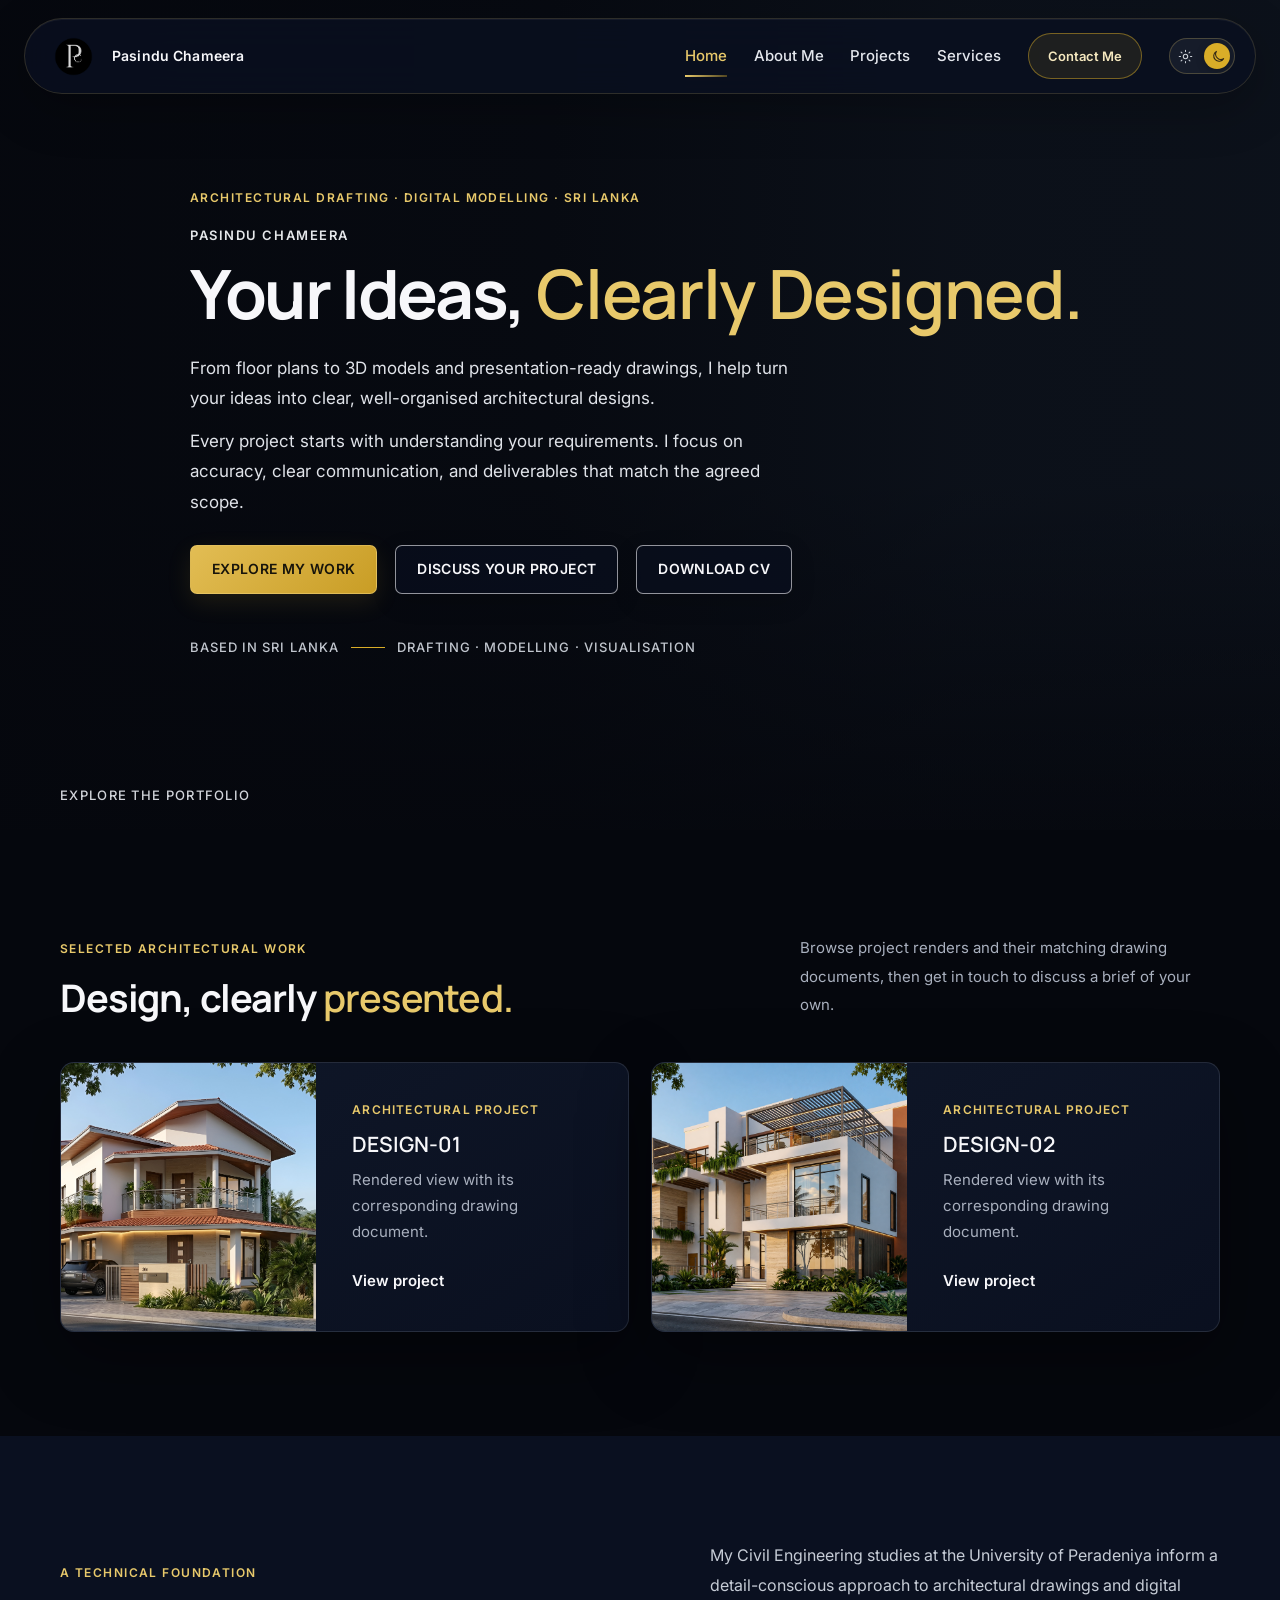
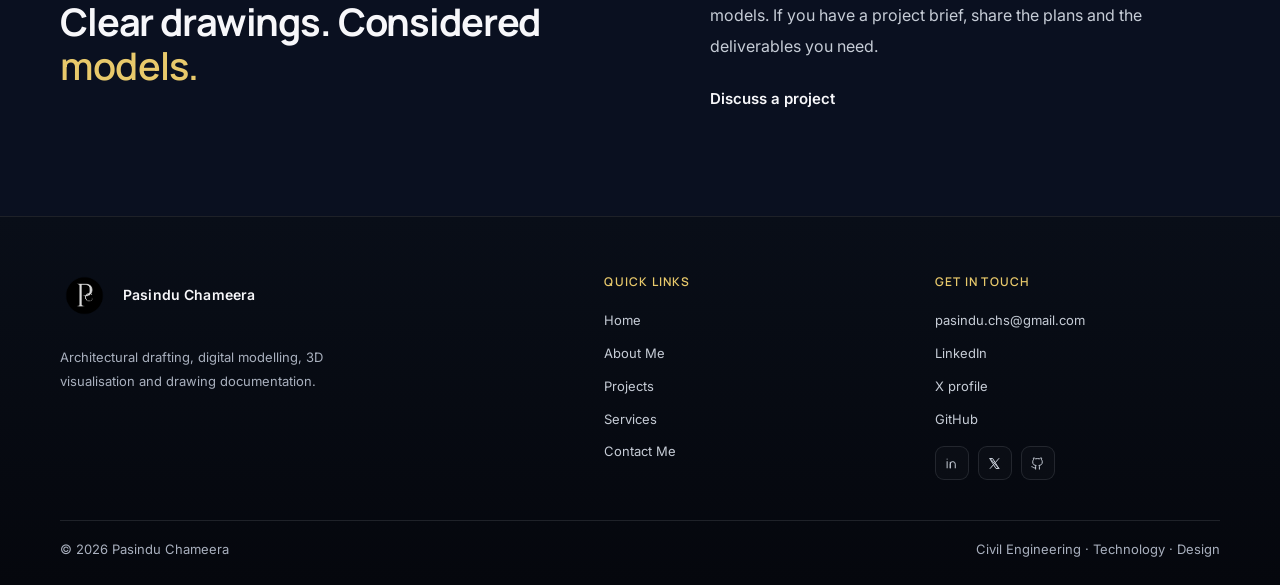
==== commit 517ca864: "Update freelance portfolio website" ====
--- a/index.html
+++ b/index.html
@@ -4,8 +4,8 @@
   <meta charset="utf-8">
   <meta name="viewport" content="width=device-width, initial-scale=1">
   <meta name="theme-color" content="#05070D"><script>(function(){try{if(localStorage.getItem('portfolio-theme')==='light'){document.documentElement.dataset.theme='light';const m=document.querySelector('meta[name="theme-color"]');if(m)m.content='#F4F6F8'}}catch{}})();</script>
-  <meta name="description" content="Pasindu Chameera, Civil Engineering undergraduate at the University of Peradeniya with interests in structural engineering and digital design.">
-  <title>Pasindu Chameera | Civil Engineering &amp; Revit Portfolio</title>
+  <meta name="description" content="Architectural drafting, plan-based Revit modelling, 3D visualisation and drawing documentation by Pasindu Chameera.">
+  <title>Architectural Drafting &amp; 3D Modelling | Pasindu Chameera</title>
   <link rel="preconnect" href="https://images.unsplash.com">
   <link rel="preconnect" href="https://fonts.googleapis.com">
   <link rel="preconnect" href="https://fonts.gstatic.com" crossorigin>
@@ -32,33 +32,34 @@
       <div class="hero-shade" aria-hidden="true"></div>
       <div class="hero-content page-width">
         <div class="hero-copy">
-          <p class="eyebrow">Civil Engineering Undergraduate · University of Peradeniya</p>
+          <p class="eyebrow">Architectural Drafting · Digital Modelling · Sri Lanka</p>
           <p class="hero-name">Pasindu Chameera</p>
-          <h1 id="hero-title">Civil Engineering with a <em>digital perspective.</em></h1>
-          <p class="hero-intro">I’m a Civil Engineering undergraduate at the University of Peradeniya with a long-term interest in structural engineering. I’m developing practical Revit skills alongside my studies and exploring how digital design can support Civil Engineering work.</p>
-          <div class="hero-actions"><a class="button button-bronze" href="projects.html">View Projects</a><a class="button button-quiet" href="contact.html">Contact Me</a><a class="text-link" href="Pasindu_Chameera_CV.pdf" download="Pasindu_Chameera_CV.pdf">Download CV</a></div>
-          <div class="hero-meta"><span>Based in Sri Lanka</span><span class="meta-rule"></span><span>Civil Engineering · Digital design</span></div>
+          <h1 id="hero-title">Your Ideas, <em>Clearly Designed.</em></h1>
+          <p class="hero-intro">From floor plans to 3D models and presentation-ready drawings, I help turn your ideas into clear, well-organised architectural designs.</p>
+          <p class="hero-intro hero-intro-followup">Every project starts with understanding your requirements. I focus on accuracy, clear communication, and deliverables that match the agreed scope.</p>
+          <div class="hero-actions"><a class="button button-bronze" href="projects.html">Explore My Work</a><a class="button button-quiet" href="contact.html">Discuss Your Project</a><a class="button button-quiet" href="Pasindu_Chameera_CV.pdf" download="Pasindu_Chameera_CV.pdf">Download CV</a></div>
+          <div class="hero-meta"><span>Based in Sri Lanka</span><span class="meta-rule"></span><span>Drafting · Modelling · Visualisation</span></div>
         </div>
       </div>
       <a class="hero-scroll" href="#featured">Explore the portfolio </a>
     </section>
     <section class="section section-featured" id="featured">
       <div class="page-width">
-        <div class="section-heading"><div><p class="eyebrow">Academic work &amp; digital design</p><h2>Learning through <em>design.</em></h2></div><p class="section-intro">Explore current Revit practice, academic work and areas of Civil Engineering I hope to develop further.</p></div>
+        <div class="section-heading"><div><p class="eyebrow">Selected architectural work</p><h2>Design, clearly <em>presented.</em></h2></div><p class="section-intro">Browse project renders and their matching drawing documents, then get in touch to discuss a brief of your own.</p></div>
         <div class="feature-grid">
-          <a class="feature-card" href="projects.html"><div class="drawing drawing-plan" aria-hidden="true"><span></span><span></span><span></span><i></i><b></b></div><div class="card-copy"><p class="card-kicker">Illustrative portfolio areas</p><h3>Revit model studies</h3><p>A developing collection of architectural modelling practice; original model views will be added as they are ready to share.</p><span class="card-link">Explore Projects </span></div></a>
-          <a class="feature-card" href="services.html"><div class="drawing drawing-volume" aria-hidden="true"><span></span><span></span><i></i><b></b></div><div class="card-copy"><p class="card-kicker">Revit modelling service</p><h3>Architectural models</h3><p>See the current scope for architectural modelling and model views.</p><span class="card-link">View Services </span></div></a>
+          <a class="feature-card" href="projects.html"><img class="feature-project-image" src="assets/projects/images/design-01-render.jpg" alt="DESIGN-01 architectural render" loading="lazy"><div class="card-copy"><p class="card-kicker">Architectural project</p><h3>DESIGN-01</h3><p>Rendered view with its corresponding drawing document.</p><span class="card-link">View project </span></div></a>
+          <a class="feature-card" href="projects.html"><img class="feature-project-image" src="assets/projects/images/design-02-render.jpg" alt="DESIGN-02 architectural render" loading="lazy"><div class="card-copy"><p class="card-kicker">Architectural project</p><h3>DESIGN-02</h3><p>Rendered view with its corresponding drawing document.</p><span class="card-link">View project </span></div></a>
         </div>
       </div>
     </section>
     <section class="home-about section section-soft">
-      <div class="page-width home-about-inner"><div><p class="eyebrow">Grounded in engineering</p><h2>Curious about how things <em>come together.</em></h2></div><div><p class="body-copy">I’m a Civil Engineering undergraduate at the University of Peradeniya, developing digital design skills while exploring structural modelling and other engineering areas.</p><a class="text-link" href="about.html">More About Me </a></div></div>
+      <div class="page-width home-about-inner"><div><p class="eyebrow">A technical foundation</p><h2>Clear drawings. Considered <em>models.</em></h2></div><div><p class="body-copy">My Civil Engineering studies at the University of Peradeniya inform a detail-conscious approach to architectural drawings and digital models. If you have a project brief, share the plans and the deliverables you need.</p><a class="text-link" href="contact.html">Discuss a project </a></div></div>
     </section>
   </main>
   <footer class="site-footer"><div class="page-width"><div class="footer-main">
-  <div><a class="brand footer-brand" href="index.html" aria-label="Pasindu Chameera home"><img src="pc-monogram.png" alt="" class="brand-mark"><span><strong>Pasindu Chameera</strong></span></a><p class="footer-description">Civil Engineering studies, digital design and a growing interest in structural engineering and practical modelling.</p></div>
+  <div><a class="brand footer-brand" href="index.html" aria-label="Pasindu Chameera home"><img src="pc-monogram.png" alt="" class="brand-mark"><span><strong>Pasindu Chameera</strong></span></a><p class="footer-description">Architectural drafting, digital modelling, 3D visualisation and drawing documentation.</p></div>
   <div class="footer-col"><h2>Quick links</h2><nav class="footer-links" aria-label="Footer navigation"><a href="index.html">Home</a><a href="about.html">About Me</a><a href="projects.html">Projects</a><a href="services.html">Services</a><a href="contact.html">Contact Me</a></nav></div>
-  <div class="footer-col"><h2>Get in touch</h2><div class="footer-contact"><a href="mailto:pasindu.chs@gmail.com">pasindu.chs@gmail.com</a><a href="https://www.linkedin.com/in/pasindu-chameera" target="_blank" rel="noopener noreferrer">LinkedIn</a><a href="https://x.com/PasinduChamee" target="_blank" rel="noopener noreferrer">X profile</a><a href="https://github.com/pasinduchs" target="_blank" rel="noopener noreferrer">GitHub</a></div><div class="social-links"><a href="https://www.linkedin.com/in/pasindu-chameera" target="_blank" rel="noopener noreferrer" aria-label="LinkedIn profile"><svg viewBox="0 0 24 24" aria-hidden="true"><path d="M5 9v10M5 5v.01M10 19v-6a4 4 0 0 1 8 0v6M10 10v9"/></svg></a><a href="https://x.com/PasinduChamee" target="_blank" rel="noopener noreferrer" aria-label="X profile"><svg viewBox="0 0 24 24" aria-hidden="true"><path d="m5 4 14 16M19 4 5 20M5 4h4l10 16h-4z"/></svg></a><a href="https://github.com/pasinduchs" target="_blank" rel="noopener noreferrer" aria-label="GitHub profile"><svg viewBox="0 0 24 24" aria-hidden="true"><path d="M9 19c-4 1-4-2-6-2m12 4v-3.5a3 3 0 0 0-.8-2.3c2.7-.3 5.5-1.3 5.5-6A4.7 4.7 0 0 0 18.4 6 4.3 4.3 0 0 0 18.3 3S17.3 2.7 15 4.5a12.5 12.5 0 0 0-6 0C6.7 2.7 5.7 3 5.7 3A4.3 4.3 0 0 0 5.6 6 4.7 4.7 0 0 0 4.3 9.2c0 4.7 2.8 5.7 5.5 6A3 3 0 0 0 9 17.5V21"/></svg></a></div></div>
+  <div class="footer-col"><h2>Get in touch</h2><div class="footer-contact"><a href="mailto:pasindu.chs@gmail.com">pasindu.chs@gmail.com</a><a href="https://www.linkedin.com/in/pasindu-chs" target="_blank" rel="noopener noreferrer">LinkedIn</a><a href="https://x.com/PasinduChamee" target="_blank" rel="noopener noreferrer">X profile</a><a href="https://github.com/pasinduchs" target="_blank" rel="noopener noreferrer">GitHub</a></div><div class="social-links"><a href="https://www.linkedin.com/in/pasindu-chs" target="_blank" rel="noopener noreferrer" aria-label="LinkedIn profile"><svg viewBox="0 0 24 24" aria-hidden="true"><path d="M5 9v10M5 5v.01M10 19v-6a4 4 0 0 1 8 0v6M10 10v9"/></svg></a><a href="https://x.com/PasinduChamee" target="_blank" rel="noopener noreferrer" aria-label="X profile"><svg viewBox="0 0 24 24" aria-hidden="true"><path d="m5 4 14 16M19 4 5 20M5 4h4l10 16h-4z"/></svg></a><a href="https://github.com/pasinduchs" target="_blank" rel="noopener noreferrer" aria-label="GitHub profile"><svg viewBox="0 0 24 24" aria-hidden="true"><path d="M9 19c-4 1-4-2-6-2m12 4v-3.5a3 3 0 0 0-.8-2.3c2.7-.3 5.5-1.3 5.5-6A4.7 4.7 0 0 0 18.4 6 4.3 4.3 0 0 0 18.3 3S17.3 2.7 15 4.5a12.5 12.5 0 0 0-6 0C6.7 2.7 5.7 3 5.7 3A4.3 4.3 0 0 0 5.6 6 4.7 4.7 0 0 0 4.3 9.2c0 4.7 2.8 5.7 5.5 6A3 3 0 0 0 9 17.5V21"/></svg></a></div></div>
 </div><div class="footer-bottom"><p>© <span id="year"></span> Pasindu Chameera</p><p>Civil Engineering · Technology · Design</p></div></div></footer>
 </body>
 </html>
--- a/styles.css
+++ b/styles.css
@@ -8,6 +8,7 @@
   --line: rgba(233, 239, 249, .11);
   --gold: #d9ad28;
   --gold-soft: #e8c96b;
+  --nav-accent: #e8c96b;
   --sans: 'Inter', 'Segoe UI', Arial, sans-serif;
   --display: 'Manrope', 'Inter', 'Segoe UI', Arial, sans-serif;
   --body-copy: #c6ccd6;
@@ -41,6 +42,7 @@
   --line: rgba(20, 36, 58, .13);
   --gold: #b58b55;
   --gold-soft: #8d6a39;
+  --nav-accent: #e8c96b;
   --body-copy: #39495b;
   --card-bg: linear-gradient(145deg, #fff, #f2f4f7);
   --illustration-bg: radial-gradient(ellipse at 58% 42%, rgba(181, 139, 85, .13), transparent 63%), linear-gradient(145deg, #e9edf2, #dfe5ec);
@@ -48,7 +50,7 @@
   --field-bg: #f3f5f7;
   --field-line: rgba(20, 36, 58, .15);
   --field-label: #25364b;
-  --field-placeholder: #697587;
+  --field-placeholder: #626e7d;
   --success: #346943;
   --error: #9a3f34;
   --footer-bg: linear-gradient(180deg, #edf0f4, #e5eaf0);
@@ -99,8 +101,8 @@
 .brand small { color: var(--muted); font-size: 9px; line-height: 1.5; letter-spacing: .12em; text-transform: uppercase; }
 .primary-nav { display: flex; align-items: center; gap: clamp(17px, 2.1vw, 31px); color: #e4e7ed; }
 .primary-nav a { position: relative; font-size: 15px; font-weight: 500; white-space: nowrap; transition: color .2s; }
-.primary-nav a:not(.nav-contact)::after { position: absolute; right: 100%; bottom: -8px; left: 0; height: 2px; background: linear-gradient(90deg, var(--gold), rgba(217, 173, 40, .35)); content: ''; transition: right .2s; }
-.primary-nav a:hover, .primary-nav a[aria-current='page'] { color: var(--gold-soft); }
+.primary-nav a:not(.nav-contact)::after { position: absolute; right: 100%; bottom: -8px; left: 0; height: 2px; background: linear-gradient(90deg, var(--nav-accent), rgba(217, 173, 40, .35)); content: ''; transition: right .2s; }
+.primary-nav a:hover, .primary-nav a[aria-current='page'] { color: var(--nav-accent); }
 .primary-nav a:hover::after, .primary-nav a[aria-current='page']::after { right: 0; }
 .primary-nav .nav-contact { padding: 11px 19px; border: 1px solid rgba(217, 173, 40, .48); border-radius: 999px; color: #f5e8bf; background: rgba(217, 173, 40, .1); font-size: 13px; font-weight: 600; transition: color .2s, background .2s, box-shadow .2s; }
 .primary-nav .nav-contact:hover, .primary-nav .nav-contact[aria-current='page'] { border-color: var(--gold); color: #15130b; background: var(--gold); box-shadow: 0 7px 24px rgba(217, 173, 40, .16); }
@@ -127,16 +129,19 @@
 .text-link:hover { color: var(--gold-soft); }
 
 /* Home */
-.home-hero { position: relative; display: flex; min-height: min(830px, 100svh); align-items: center; overflow: hidden; background: #101722 url('https://images.unsplash.com/photo-1600585154340-be6161a56a0c?auto=format&fit=crop&w=2400&q=88') center 54% / cover no-repeat; }
+.home-hero { position: relative; display: flex; min-height: min(830px, 100svh); align-items: center; overflow: hidden; color: #f7f7fa; background: #101722 url('https://images.unsplash.com/photo-1600585154340-be6161a56a0c?auto=format&fit=crop&w=2400&q=88') center 54% / cover no-repeat; }
 .home-hero::before { position: absolute; inset: 0; background: linear-gradient(90deg, rgba(5, 7, 13, .94) 0%, rgba(5, 7, 13, .81) 43%, rgba(5, 7, 13, .42) 75%, rgba(5, 7, 13, .36)), linear-gradient(0deg, rgba(5, 7, 13, .8), transparent 42%); content: ''; }
 .hero-shade { position: absolute; inset: 0; pointer-events: none; }
 .hero-content { position: relative; z-index: 1; display: grid; width: min(1160px, calc(100% - 64px)); min-height: 690px; grid-template-columns: minmax(0, 1fr); align-items: center; margin-inline: auto; padding: 82px 0 64px; }
 .hero-copy { width: min(100%, 900px); justify-self: center; }
 .hero-name { margin: 0 0 10px; color: #e5e7ea; font-size: 13px; font-weight: 600; letter-spacing: .12em; text-transform: uppercase; }
 .hero-copy h1, .page-hero h1 { margin: 0; font-family: var(--display); font-size: clamp(52px, 5.5vw, 68px); font-weight: 700; line-height: 1.08; letter-spacing: -.035em; }
-.hero-copy h1 em, .page-hero h1 em, .section-heading h2 em, .home-about h2 em, .about-text h2 em, .service-main h2 em, .contact-information h2 em { color: var(--gold-soft); font-family: inherit; font-style: normal; font-weight: 600; letter-spacing: -.02em; }
-.hero-intro { max-width: 550px; margin: 22px 0 28px; color: #e0e3e9; font-size: 17px; line-height: 1.85; }
+.hero-copy h1 em, .page-hero h1 em, .section-heading h2 em, .services-heading h2 em, .home-about h2 em, .about-text h2 em, .contact-information h2 em { color: var(--gold-soft); font-family: inherit; font-style: normal; font-weight: 600; letter-spacing: -.02em; }
+.hero-intro { max-width: 620px; margin: 22px 0 0; color: #e0e3e9; font-size: 17px; line-height: 1.78; }
+.hero-intro-followup { margin-top: 13px; margin-bottom: 28px; }
 .hero-actions { display: flex; align-items: center; gap: 18px; flex-wrap: wrap; }
+.home-hero .button-quiet { border-color: rgba(247, 247, 250, .58); color: #f7f7fa; background: rgba(10, 16, 32, .68); box-shadow: 0 8px 25px rgba(0, 0, 0, .16); }
+.home-hero .button-quiet:hover { border-color: var(--gold-soft); color: #17140b; background: var(--gold-soft); }
 .hero-meta { display: flex; align-items: center; gap: 12px; margin-top: 42px; color: #c1c6ce; font-size: 13px; font-weight: 500; letter-spacing: .08em; text-transform: uppercase; }
 .meta-rule { width: 34px; height: 1px; background: var(--gold); }
 .hero-scroll { position: absolute; z-index: 2; bottom: 23px; left: max(32px, calc((100vw - 1160px) / 2)); color: #d2d5db; font-size: 13px; font-weight: 500; letter-spacing: .1em; text-transform: uppercase; }
@@ -145,11 +150,12 @@
 .section-featured { background: var(--bg); }
 .section-soft { background: var(--panel); }
 .section-heading { display: flex; align-items: end; justify-content: space-between; gap: 40px; margin-bottom: 42px; }
-.section-heading h2, .home-about h2, .about-copy h2, .service-main h2, .contact-information h2 { margin: 0; font-family: var(--display); font-size: clamp(30px, 3vw, 38px); font-weight: 700; line-height: 1.18; letter-spacing: -.03em; }
+.section-heading h2, .services-heading h2, .home-about h2, .about-copy h2, .contact-information h2 { margin: 0; font-family: var(--display); font-size: clamp(30px, 3vw, 38px); font-weight: 700; line-height: 1.18; letter-spacing: -.03em; }
 .section-intro { max-width: 420px; margin: 0; color: var(--muted); font-size: 15px; line-height: 1.9; }
 .feature-grid { display: grid; grid-template-columns: 1fr 1fr; gap: 22px; }
 .feature-card { display: grid; min-height: 270px; grid-template-columns: .9fr 1.1fr; overflow: hidden; border: 1px solid var(--line); border-radius: 14px; background: var(--card-bg); box-shadow: var(--shadow); transition: border-color .25s, transform .25s, box-shadow .25s; }
 .feature-card:hover { transform: translateY(-3px); border-color: rgba(217, 173, 40, .35); box-shadow: 0 22px 46px rgba(0, 0, 0, .28), 0 0 32px rgba(217, 173, 40, .045); }
+.feature-project-image { display: block; width: 100%; height: 100%; min-height: 250px; object-fit: cover; object-position: center; background: var(--panel); }
 .drawing, .project-art { position: relative; min-height: 250px; overflow: hidden; border-right: 1px solid var(--line); background: var(--illustration-bg); }
 .drawing::before, .project-art::before { position: absolute; inset: 18% 14%; border: 1px solid rgba(232, 201, 107, .42); content: ''; transform: skewY(-8deg); }
 .drawing span, .project-art span { position: absolute; display: block; background: var(--drawing-line); }
@@ -182,13 +188,22 @@
 /* About */
 .section-about { padding-top: 46px; padding-bottom: 76px; }
 .about-page-hero { padding-bottom: 50px; }
-.about-article { display: flow-root; }
-.about-article .body-copy { max-width: none; margin: 0 0 18px; color: var(--body-copy); font-size: clamp(17px, 1.35vw, 18px); line-height: 1.82; }
-.profile-frame { float: right; width: min(100%, 280px); aspect-ratio: 3 / 4; margin: 0 0 22px 34px; overflow: hidden; border: 1px solid rgba(233, 239, 249, .12); border-radius: 12px; background: var(--panel); box-shadow: var(--shadow); }
+.about-article { display: grid; grid-template-columns: minmax(0, 1fr) minmax(260px, 340px); gap: 28px 44px; align-items: start; }
+.about-copy { display: grid; gap: 16px; align-content: start; }
+.about-copy-intro { grid-column: 1; grid-row: 1; align-self: stretch; align-content: space-between; gap: 18px; }
+.about-copy-middle { grid-column: 1 / -1; }
+.about-copy .body-copy { max-width: 78ch; margin: 0; color: var(--body-copy); font-size: clamp(17px, 1.35vw, 18px); line-height: 1.82; text-align: left; }
+.about-copy-middle .body-copy { max-width: 92ch; }
+.profile-frame { grid-column: 2; grid-row: 1; width: 100%; max-width: 340px; aspect-ratio: 3 / 4; margin: 0; overflow: hidden; border: 1px solid rgba(233, 239, 249, .12); border-radius: 12px; background: var(--panel); box-shadow: var(--shadow); }
 .profile-frame img { width: 100%; height: 100%; object-fit: contain; object-position: center; }
-.certificate-frame { position: relative; float: right; display: block; width: min(100%, 360px); aspect-ratio: 4 / 3; margin: 0 0 20px 30px; overflow: hidden; border: 1px solid rgba(233, 239, 249, .12); border-radius: 12px; background: var(--panel); box-shadow: var(--shadow); }
+.about-certificate-section { grid-column: 1 / -1; display: grid; grid-template-columns: minmax(0, .95fr) minmax(0, 1.05fr); align-items: center; gap: 30px clamp(28px, 4vw, 48px); }
+.about-certificate-copy h2 { margin: 0 0 14px; color: var(--text); font-family: var(--display); font-size: clamp(25px, 2.7vw, 32px); font-weight: 700; line-height: 1.2; letter-spacing: -.025em; }
+.about-certificate-copy .body-copy { max-width: 62ch; margin: 0; color: var(--body-copy); font-size: clamp(17px, 1.35vw, 18px); line-height: 1.82; text-align: left; }
+.certificate-highlights { display: flex; flex-wrap: wrap; gap: 9px; margin: 22px 0 0; padding: 0; list-style: none; }
+.certificate-highlights li { padding: 7px 11px; border: 1px solid var(--line); border-radius: 999px; color: var(--text); background: var(--panel); font-size: 12px; font-weight: 500; line-height: 1.4; }
+.certificate-frame { grid-column: 1; width: 100%; max-width: none; aspect-ratio: 4 / 3; margin: 0; overflow: hidden; border: 1px solid rgba(233, 239, 249, .12); border-radius: 12px; background: var(--panel); box-shadow: var(--shadow); }
 .certificate-frame img { width: 100%; height: 100%; padding: 6px; object-fit: contain; }
-.about-actions { clear: both; display: flex; justify-content: flex-start; padding-top: 5px; }
+.about-actions { grid-column: 1 / -1; display: flex; justify-content: flex-start; padding-top: 2px; }
 
 /* Projects */
 .project-grid { display: grid; grid-template-columns: repeat(3, minmax(0, 1fr)); gap: 24px; align-items: stretch; }
@@ -198,19 +213,19 @@
 .project-copy { display: flex; flex: 1; flex-direction: column; gap: 22px; padding: 24px; }
 .project-copy h3 { margin: 0; }
 .project-link { align-self: flex-start; margin-top: auto; }
-.project-empty-state { margin: 0; padding: 38px 28px; border: 1px dashed var(--line); border-radius: 20px; color: var(--muted); text-align: center; }
-.project-empty-state[hidden] { display: none; }
 .status-tag { display: inline-block; margin-top: 19px; padding: 6px 9px; border: 1px solid var(--line); border-radius: 4px; color: var(--muted); font-size: 12px; letter-spacing: .06em; text-transform: uppercase; }
 
 /* Services */
-.service-layout { display: grid; grid-template-columns: minmax(0, .95fr) minmax(0, 1fr); align-items: start; gap: 12%; }
-.service-main h2 { margin-bottom: 23px; }
-.service-main .body-copy { max-width: 490px; margin-bottom: 28px; }
-.service-detail-list { border-top: 1px solid var(--line); }
-.service-detail-list article { display: grid; grid-template-columns: 36px 1fr; gap: 14px; padding: 23px 0; border-bottom: 1px solid var(--line); }
-.service-detail-list article > span { color: var(--gold-soft); font-size: 13px; font-weight: 600; }
-.service-detail-list h3 { margin: 0 0 6px; font-size: 18px; font-weight: 600; }
-.service-detail-list p { margin: 0; color: var(--muted); font-size: 14px; line-height: 1.8; }
+.services-heading { display: flex; align-items: end; justify-content: space-between; gap: 32px; margin-bottom: 34px; }
+.services-heading h2 { max-width: 560px; }
+.service-grid { display: grid; grid-template-columns: repeat(2, minmax(0, 1fr)); gap: 20px; }
+.service-card { min-width: 0; min-height: 220px; padding: 28px; border: 1px solid var(--line); border-radius: 20px; background: var(--card-bg); box-shadow: var(--shadow); transition: transform .22s, border-color .22s, box-shadow .22s; }
+.service-card:hover { transform: translateY(-3px); border-color: rgba(181, 139, 85, .55); box-shadow: var(--shadow), 0 12px 28px rgba(181, 139, 85, .08); }
+.service-index { color: var(--gold-soft); font-size: 12px; font-weight: 600; letter-spacing: .12em; }
+.service-card h3 { margin: 17px 0 9px; font-family: var(--display); font-size: clamp(20px, 1.8vw, 23px); font-weight: 600; line-height: 1.35; }
+.service-card p { margin: 0; color: var(--muted); font-size: 15px; line-height: 1.8; }
+.service-cta { display: flex; align-items: center; justify-content: space-between; gap: 20px; margin-top: 32px; padding-top: 25px; border-top: 1px solid var(--line); }
+.service-cta p { margin: 0; color: var(--text); font-family: var(--display); font-size: 20px; font-weight: 600; }
 .scope-band { padding: 32px 0; border-block: 1px solid var(--line); background: var(--soft-band); }
 .scope-inner { display: grid; grid-template-columns: 150px 1fr auto; align-items: center; gap: 30px; }
 .scope-inner .eyebrow { margin: 0; }
@@ -314,17 +329,20 @@
   .hero-copy h1 { font-size: clamp(50px, 8vw, 68px); }
   .hero-intro { font-size: 15px; }
   .section { padding: 84px 0; }
-  .section-heading h2, .home-about h2, .about-copy h2, .service-main h2, .contact-information h2 { font-size: clamp(34px, 6vw, 46px); }
+  .section-heading h2, .services-heading h2, .home-about h2, .about-copy h2, .contact-information h2 { font-size: clamp(34px, 6vw, 46px); }
   .page-hero { padding-top: 124px; padding-bottom: 62px; }
   .page-hero h1 { font-size: clamp(40px, 8vw, 52px); }
   .page-lead, .section-intro { font-size: 15px; }
   .body-copy { font-size: 15px; }
   .section-heading { align-items: flex-start; flex-direction: column; gap: 18px; }
-  .home-about-inner, .service-layout, .contact-layout { grid-template-columns: 1fr; gap: 35px; }
-  .about-article .body-copy { font-size: 17px; }
-  .profile-frame { width: min(42%, 250px); margin-left: 23px; }
-  .certificate-frame { width: min(48%, 300px); margin-left: 21px; }
-  .about-actions { justify-content: flex-start; }
+  .home-about-inner, .contact-layout { grid-template-columns: 1fr; gap: 35px; }
+  .about-article { grid-template-columns: minmax(0, 1fr); gap: 22px; }
+  .about-copy-intro, .profile-frame, .about-copy-middle, .about-certificate-section, .about-actions { grid-column: 1; grid-row: auto; }
+  .about-certificate-section { grid-template-columns: minmax(0, 1fr); gap: 14px; }
+  .certificate-frame { grid-column: 1; grid-row: auto; }
+  .about-copy .body-copy { font-size: 17px; }
+  .about-certificate-copy .body-copy { font-size: 17px; }
+  .profile-frame, .certificate-frame { width: min(100%, 360px); }
   .project-grid { grid-template-columns: 1fr 1fr; }
   .contact-layout { gap: 34px; }
   .contact-information { max-width: 650px; }
@@ -348,16 +366,21 @@
   .hero-copy h1 { max-width: 460px; font-size: clamp(45px, 12vw, 60px); }
   .hero-intro { max-width: 420px; font-size: 14px; }
   .hero-actions { gap: 9px; }
-  .hero-actions .button { min-height: 42px; padding: 11px 13px; font-size: 10px; }
+  .hero-actions .button { min-height: 42px; padding: 10px 12px; font-size: 12px; }
   .hero-actions .text-link { min-height: 42px; padding-inline: 4px; }
   .hero-meta { gap: 9px; margin-top: 25px; font-size: 8px; letter-spacing: .08em; }
   .hero-scroll { bottom: 20px; left: 18px; font-size: 8px; }
   .section { padding: 68px 0; }
-  .section-heading h2, .home-about h2, .about-copy h2, .service-main h2, .contact-information h2 { font-size: 36px; }
+  .section-heading h2, .services-heading h2, .home-about h2, .about-copy h2, .contact-information h2 { font-size: 36px; }
   .section-heading { margin-bottom: 30px; }
   .section-intro { font-size: 14px; }
+  .services-heading { align-items: flex-start; flex-direction: column; gap: 15px; margin-bottom: 25px; }
+  .service-grid { grid-template-columns: 1fr; gap: 14px; }
+  .service-card { min-height: 0; padding: 22px; }
+  .service-cta { align-items: flex-start; flex-direction: column; margin-top: 24px; }
   .feature-grid { grid-template-columns: 1fr; }
-  .feature-card { grid-template-columns: .82fr 1.18fr; min-height: 0; }
+  .feature-card { grid-template-columns: 1fr; min-height: 0; }
+  .feature-project-image { height: auto; min-height: 0; aspect-ratio: 16 / 9; }
   .drawing { min-height: 210px; border-right: 1px solid var(--line); border-bottom: 0; }
   .card-copy { padding: 18px; }
   .card-copy h3 { font-size: 17px; }
@@ -369,9 +392,9 @@
   .page-lead { font-size: 14px; }
   .section-about { padding-top: 34px; padding-bottom: 58px; }
   .about-page-hero { padding-bottom: 40px; }
-  .about-article .body-copy { margin-bottom: 15px; font-size: 16px; line-height: 1.78; }
-  .profile-frame { width: min(42%, 180px); margin: 0 0 15px 16px; }
-  .certificate-frame { width: min(48%, 220px); margin: 0 0 15px 14px; }
+  .about-article { gap: 18px; }
+  .about-copy { gap: 14px; }
+  .about-copy .body-copy { font-size: 16px; line-height: 1.78; }
   .project-grid { grid-template-columns: 1fr; }
   .project-grid { gap: 18px; }
   .project-copy { gap: 18px; padding: 20px; }
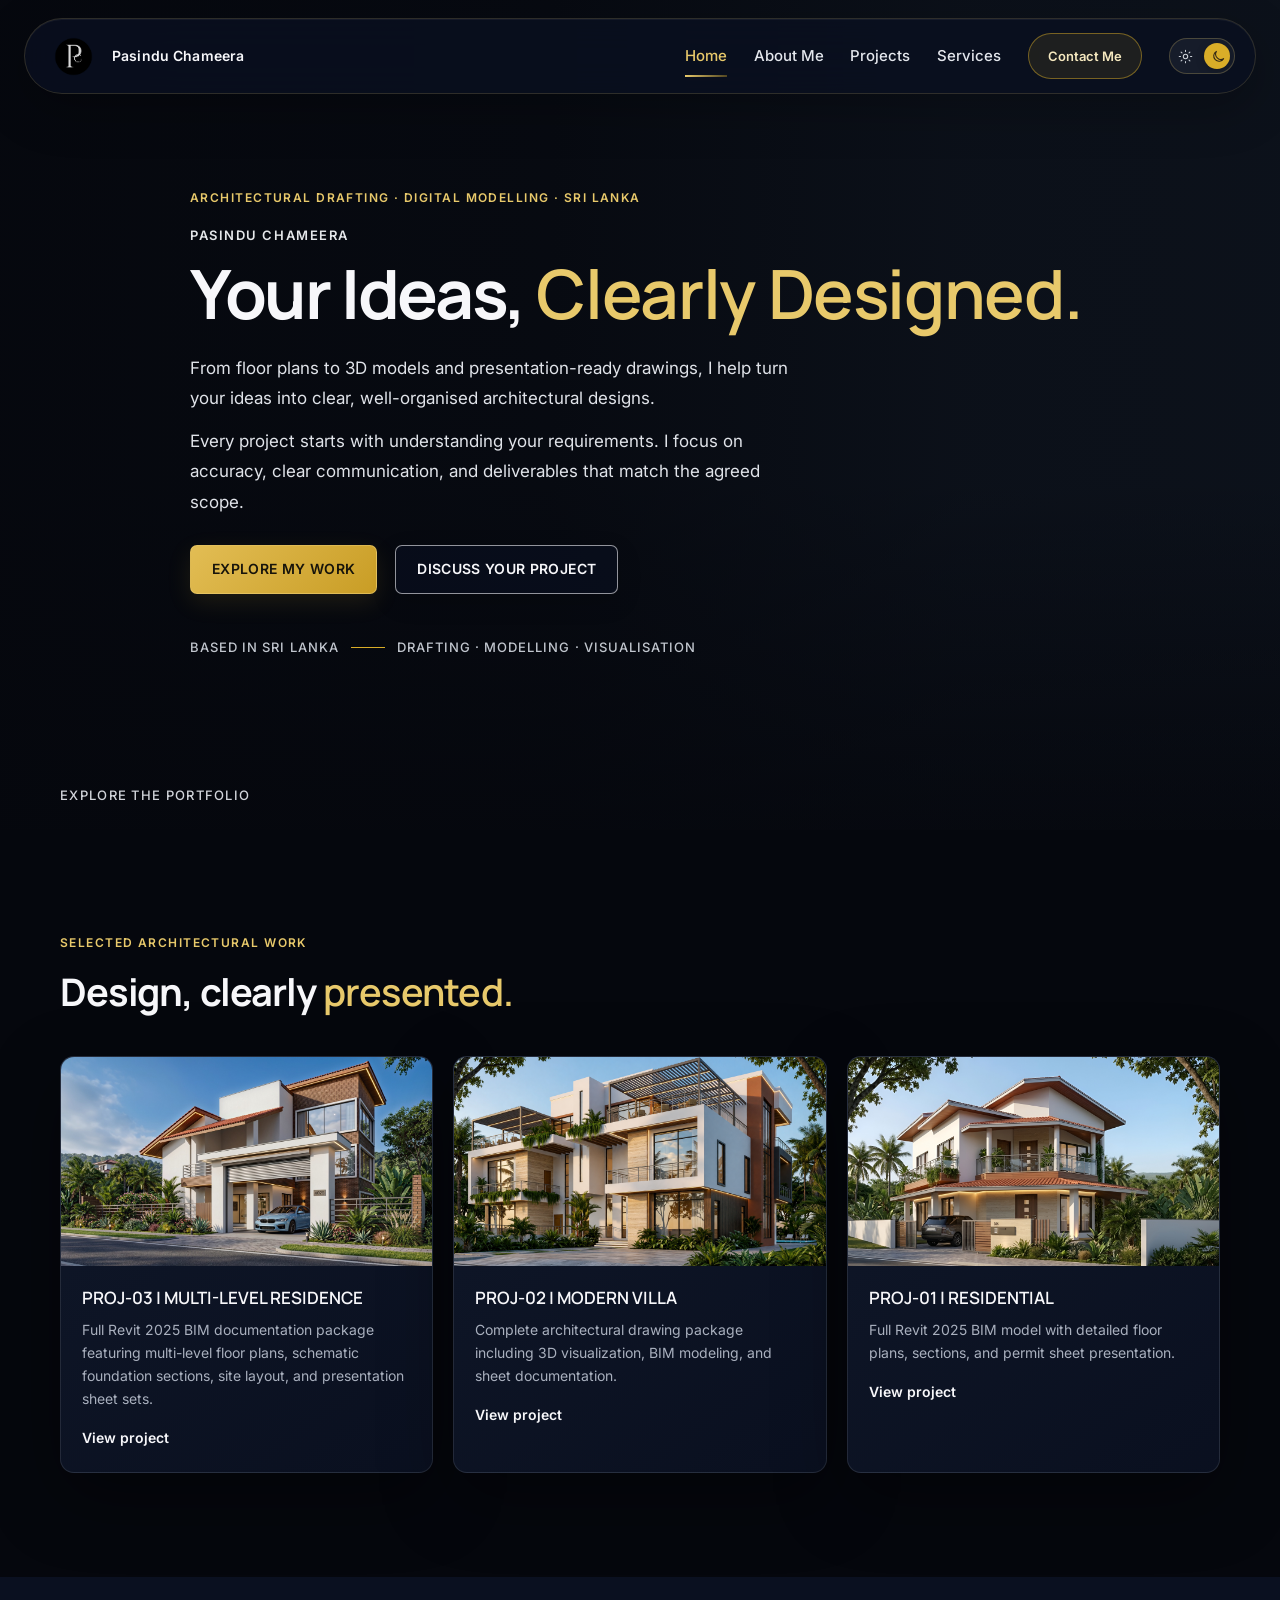
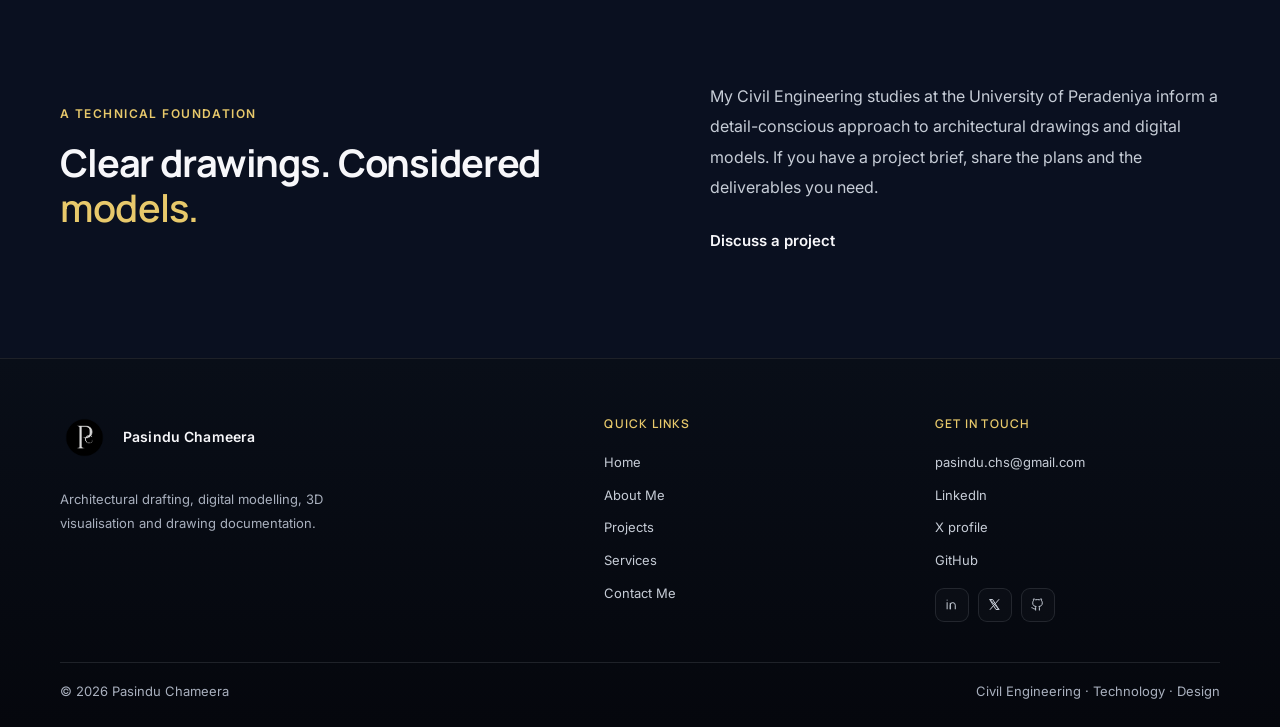
==== commit c7844602: "Update portfolio services and featured projects" ====
--- a/index.html
+++ b/index.html
@@ -13,6 +13,7 @@
   
   <link rel="stylesheet" href="styles.css">
   <script src="script.js" defer></script>
+  <script src="assets/projects/projects.js" defer></script>
 </head>
 <body>
   <a class="skip-link" href="#main">Skip to content</a>
@@ -37,7 +38,7 @@
           <h1 id="hero-title">Your Ideas, <em>Clearly Designed.</em></h1>
           <p class="hero-intro">From floor plans to 3D models and presentation-ready drawings, I help turn your ideas into clear, well-organised architectural designs.</p>
           <p class="hero-intro hero-intro-followup">Every project starts with understanding your requirements. I focus on accuracy, clear communication, and deliverables that match the agreed scope.</p>
-          <div class="hero-actions"><a class="button button-bronze" href="projects.html">Explore My Work</a><a class="button button-quiet" href="contact.html">Discuss Your Project</a><a class="button button-quiet" href="Pasindu_Chameera_CV.pdf" download="Pasindu_Chameera_CV.pdf">Download CV</a></div>
+          <div class="hero-actions"><a class="button button-bronze" href="projects.html">Explore My Work</a><a class="button button-quiet" href="contact.html">Discuss Your Project</a></div>
           <div class="hero-meta"><span>Based in Sri Lanka</span><span class="meta-rule"></span><span>Drafting · Modelling · Visualisation</span></div>
         </div>
       </div>
@@ -45,11 +46,8 @@
     </section>
     <section class="section section-featured" id="featured">
       <div class="page-width">
-        <div class="section-heading"><div><p class="eyebrow">Selected architectural work</p><h2>Design, clearly <em>presented.</em></h2></div><p class="section-intro">Browse project renders and their matching drawing documents, then get in touch to discuss a brief of your own.</p></div>
-        <div class="feature-grid">
-          <a class="feature-card" href="projects.html"><img class="feature-project-image" src="assets/projects/images/design-01-render.jpg" alt="DESIGN-01 architectural render" loading="lazy"><div class="card-copy"><p class="card-kicker">Architectural project</p><h3>DESIGN-01</h3><p>Rendered view with its corresponding drawing document.</p><span class="card-link">View project </span></div></a>
-          <a class="feature-card" href="projects.html"><img class="feature-project-image" src="assets/projects/images/design-02-render.jpg" alt="DESIGN-02 architectural render" loading="lazy"><div class="card-copy"><p class="card-kicker">Architectural project</p><h3>DESIGN-02</h3><p>Rendered view with its corresponding drawing document.</p><span class="card-link">View project </span></div></a>
-        </div>
+        <div class="section-heading"><div><p class="eyebrow">Selected architectural work</p><h2>Design, clearly <em>presented.</em></h2></div></div>
+        <div class="feature-grid" data-featured-project-grid aria-label="Featured projects"></div>
       </div>
     </section>
     <section class="home-about section section-soft">
--- a/styles.css
+++ b/styles.css
@@ -152,10 +152,10 @@
 .section-heading { display: flex; align-items: end; justify-content: space-between; gap: 40px; margin-bottom: 42px; }
 .section-heading h2, .services-heading h2, .home-about h2, .about-copy h2, .contact-information h2 { margin: 0; font-family: var(--display); font-size: clamp(30px, 3vw, 38px); font-weight: 700; line-height: 1.18; letter-spacing: -.03em; }
 .section-intro { max-width: 420px; margin: 0; color: var(--muted); font-size: 15px; line-height: 1.9; }
-.feature-grid { display: grid; grid-template-columns: 1fr 1fr; gap: 22px; }
-.feature-card { display: grid; min-height: 270px; grid-template-columns: .9fr 1.1fr; overflow: hidden; border: 1px solid var(--line); border-radius: 14px; background: var(--card-bg); box-shadow: var(--shadow); transition: border-color .25s, transform .25s, box-shadow .25s; }
+.feature-grid { display: grid; grid-template-columns: repeat(3, minmax(0, 1fr)); gap: 20px; }
+.feature-card { display: grid; min-width: 0; min-height: 100%; grid-template-columns: minmax(0, 1fr); grid-template-rows: auto 1fr; overflow: hidden; border: 1px solid var(--line); border-radius: 14px; background: var(--card-bg); box-shadow: var(--shadow); transition: border-color .25s, transform .25s, box-shadow .25s; }
 .feature-card:hover { transform: translateY(-3px); border-color: rgba(217, 173, 40, .35); box-shadow: 0 22px 46px rgba(0, 0, 0, .28), 0 0 32px rgba(217, 173, 40, .045); }
-.feature-project-image { display: block; width: 100%; height: 100%; min-height: 250px; object-fit: cover; object-position: center; background: var(--panel); }
+.feature-project-image { display: block; width: 100%; height: auto; min-height: 0; aspect-ratio: 16 / 9; object-fit: cover; object-position: center; background: var(--panel); }
 .drawing, .project-art { position: relative; min-height: 250px; overflow: hidden; border-right: 1px solid var(--line); background: var(--illustration-bg); }
 .drawing::before, .project-art::before { position: absolute; inset: 18% 14%; border: 1px solid rgba(232, 201, 107, .42); content: ''; transform: skewY(-8deg); }
 .drawing span, .project-art span { position: absolute; display: block; background: var(--drawing-line); }
@@ -168,10 +168,13 @@
 .drawing-volume span:nth-child(2), .project-art span:nth-child(2) { top: 62%; left: 25%; width: 52%; height: 1px; transform: rotate(-28deg); }
 .drawing-volume i, .art-elevation i { position: absolute; top: 27%; left: 29%; width: 44%; height: 42%; border: 1px solid rgba(217, 222, 229, .75); transform: skewY(-28deg); }
 .drawing-volume b, .art-elevation b { position: absolute; top: 23%; left: 41%; width: 30%; height: 44%; border-left: 1px solid var(--gold); transform: skewY(-28deg); }
-.card-copy { align-self: center; padding: clamp(24px, 3vw, 36px); }
+.card-copy { align-self: stretch; padding: 21px; }
+.card-copy .card-link { margin-top: 16px; font-size: 14px; }
 .card-kicker { margin: 0 0 10px; color: var(--gold-soft); font-size: 12px; font-weight: 600; letter-spacing: .1em; text-transform: uppercase; }
 .card-copy h3, .project-copy h3 { margin: 0 0 8px; font-family: var(--display); font-size: clamp(21px, 1.65vw, 24px); font-weight: 600; line-height: 1.35; }
 .card-copy > p:not(.card-kicker), .project-copy > p:not(.card-kicker) { margin: 0; color: var(--muted); font-size: 15px; line-height: 1.75; }
+.feature-card .card-copy h3 { font-size: clamp(17px, 1.3vw, 20px); }
+.feature-card .card-copy > p:not(.card-kicker) { font-size: 14px; line-height: 1.65; }
 .card-link { display: inline-block; margin-top: 22px; color: var(--text); font-size: 15px; font-weight: 600; }
 .feature-card:hover .card-link { color: var(--gold-soft); }
 .home-about-inner { display: grid; grid-template-columns: 1fr 1fr; align-items: center; gap: 12%; }
@@ -219,11 +222,21 @@
 .services-heading { display: flex; align-items: end; justify-content: space-between; gap: 32px; margin-bottom: 34px; }
 .services-heading h2 { max-width: 560px; }
 .service-grid { display: grid; grid-template-columns: repeat(2, minmax(0, 1fr)); gap: 20px; }
-.service-card { min-width: 0; min-height: 220px; padding: 28px; border: 1px solid var(--line); border-radius: 20px; background: var(--card-bg); box-shadow: var(--shadow); transition: transform .22s, border-color .22s, box-shadow .22s; }
+.service-card { display: flex; min-width: 0; min-height: 260px; flex-direction: column; padding: 28px; border: 1px solid var(--line); border-radius: 20px; background: var(--card-bg); box-shadow: var(--shadow); transition: transform .22s, border-color .22s, box-shadow .22s; }
 .service-card:hover { transform: translateY(-3px); border-color: rgba(181, 139, 85, .55); box-shadow: var(--shadow), 0 12px 28px rgba(181, 139, 85, .08); }
 .service-index { color: var(--gold-soft); font-size: 12px; font-weight: 600; letter-spacing: .12em; }
 .service-card h3 { margin: 17px 0 9px; font-family: var(--display); font-size: clamp(20px, 1.8vw, 23px); font-weight: 600; line-height: 1.35; }
 .service-card p { margin: 0; color: var(--muted); font-size: 15px; line-height: 1.8; }
+.service-deliverable { margin-top: auto; padding-top: 18px; }
+.service-deliverable > span { color: var(--gold-soft); font-size: 11px; font-weight: 600; letter-spacing: .1em; text-transform: uppercase; }
+.service-card .service-deliverable p { margin-top: 5px; color: var(--text); font-size: 14px; line-height: 1.6; }
+.service-outputs { margin-top: 46px; padding: 28px; border: 1px solid var(--line); border-radius: 20px; background: var(--soft-band); }
+.service-outputs-heading { margin-bottom: 20px; }
+.service-outputs-heading .eyebrow { margin: 0 0 8px; }
+.service-outputs-heading h2 { margin: 0; font-family: var(--display); font-size: clamp(25px, 2.5vw, 32px); font-weight: 700; line-height: 1.2; letter-spacing: -.025em; }
+.service-outputs-heading h2 em { color: var(--gold-soft); font-style: normal; font-weight: 600; }
+.service-output-grid { display: grid; grid-template-columns: repeat(5, minmax(0, 1fr)); gap: 10px; margin: 0; padding: 0; list-style: none; }
+.service-output-grid li { display: flex; min-height: 68px; align-items: center; padding: 13px; border: 1px solid var(--line); border-radius: 12px; color: var(--text); background: var(--card-bg); font-size: 13px; font-weight: 500; line-height: 1.5; }
 .service-cta { display: flex; align-items: center; justify-content: space-between; gap: 20px; margin-top: 32px; padding-top: 25px; border-top: 1px solid var(--line); }
 .service-cta p { margin: 0; color: var(--text); font-family: var(--display); font-size: 20px; font-weight: 600; }
 .scope-band { padding: 32px 0; border-block: 1px solid var(--line); background: var(--soft-band); }
@@ -335,6 +348,7 @@
   .page-lead, .section-intro { font-size: 15px; }
   .body-copy { font-size: 15px; }
   .section-heading { align-items: flex-start; flex-direction: column; gap: 18px; }
+  .feature-grid { grid-template-columns: repeat(2, minmax(0, 1fr)); gap: 18px; }
   .home-about-inner, .contact-layout { grid-template-columns: 1fr; gap: 35px; }
   .about-article { grid-template-columns: minmax(0, 1fr); gap: 22px; }
   .about-copy-intro, .profile-frame, .about-copy-middle, .about-certificate-section, .about-actions { grid-column: 1; grid-row: auto; }
@@ -377,6 +391,8 @@
   .services-heading { align-items: flex-start; flex-direction: column; gap: 15px; margin-bottom: 25px; }
   .service-grid { grid-template-columns: 1fr; gap: 14px; }
   .service-card { min-height: 0; padding: 22px; }
+  .service-outputs { margin-top: 30px; padding: 22px; }
+  .service-output-grid { grid-template-columns: repeat(2, minmax(0, 1fr)); }
   .service-cta { align-items: flex-start; flex-direction: column; margin-top: 24px; }
   .feature-grid { grid-template-columns: 1fr; }
   .feature-card { grid-template-columns: 1fr; min-height: 0; }
